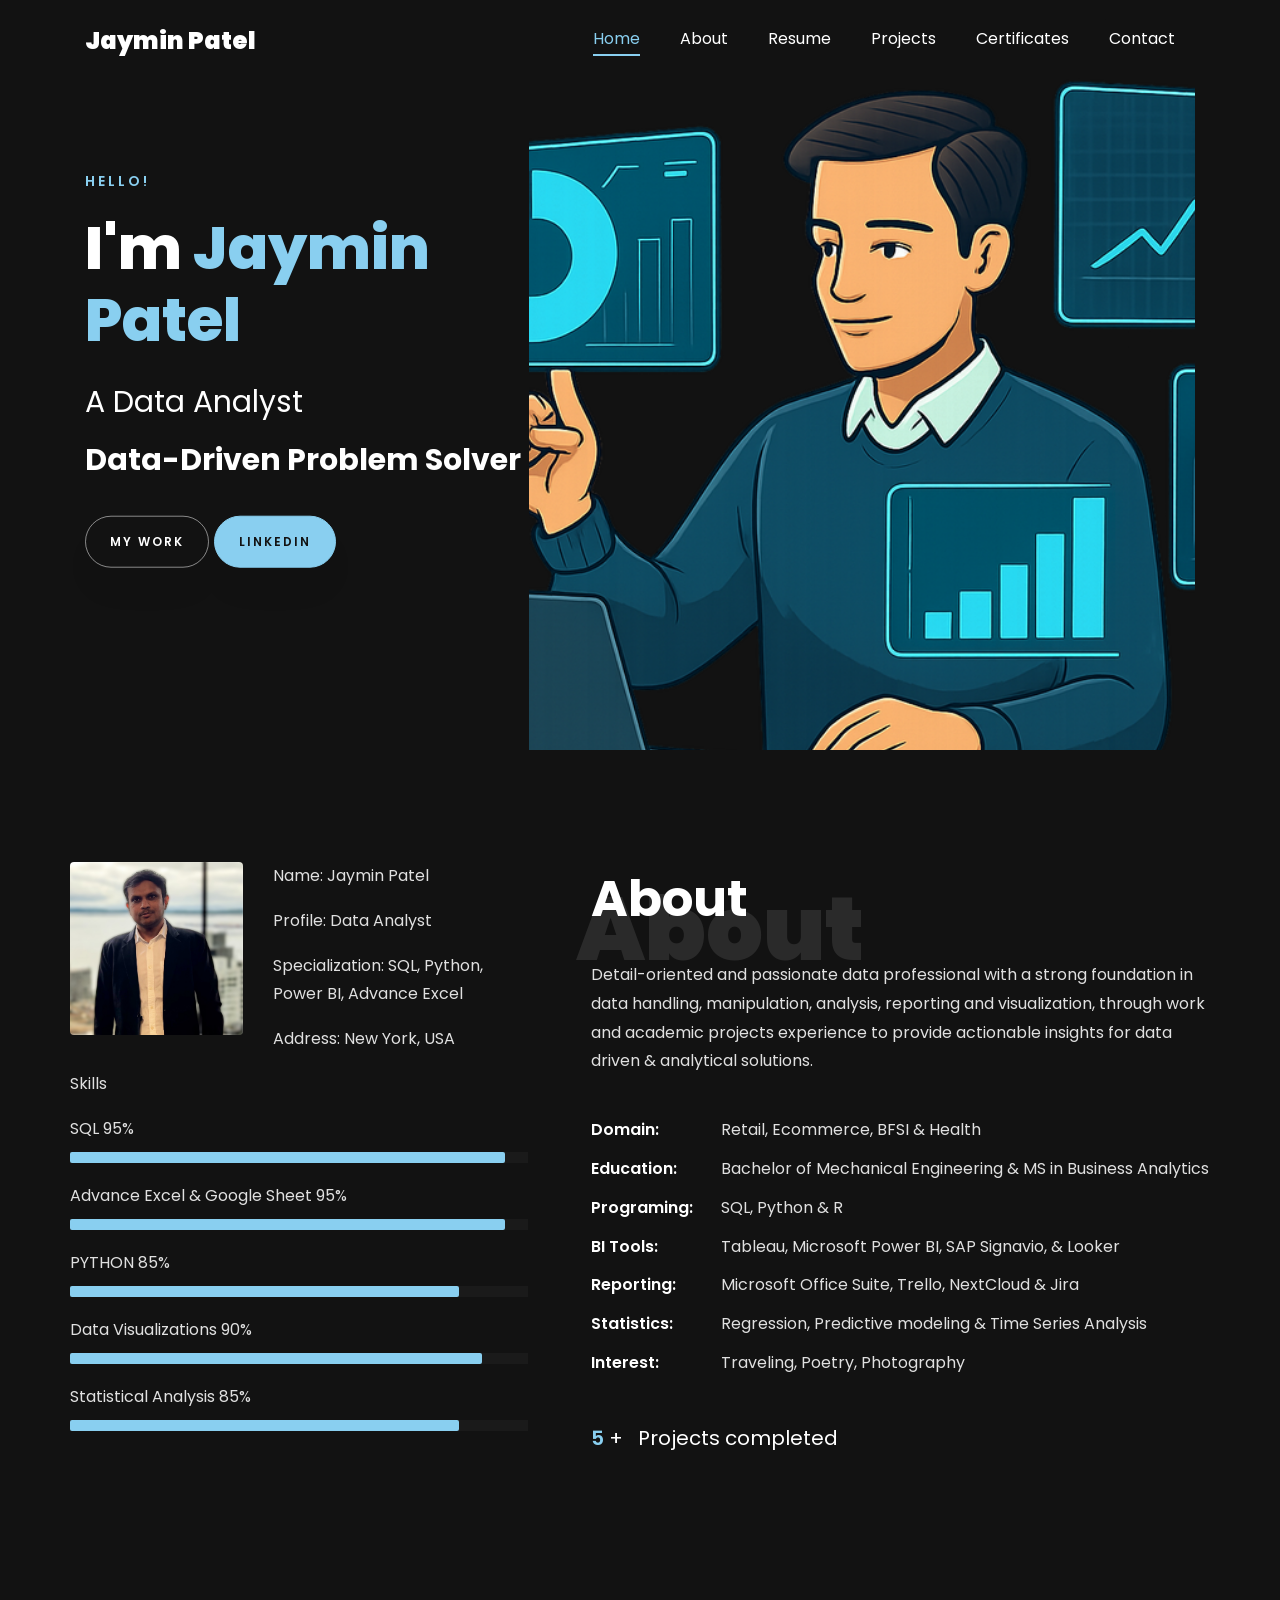
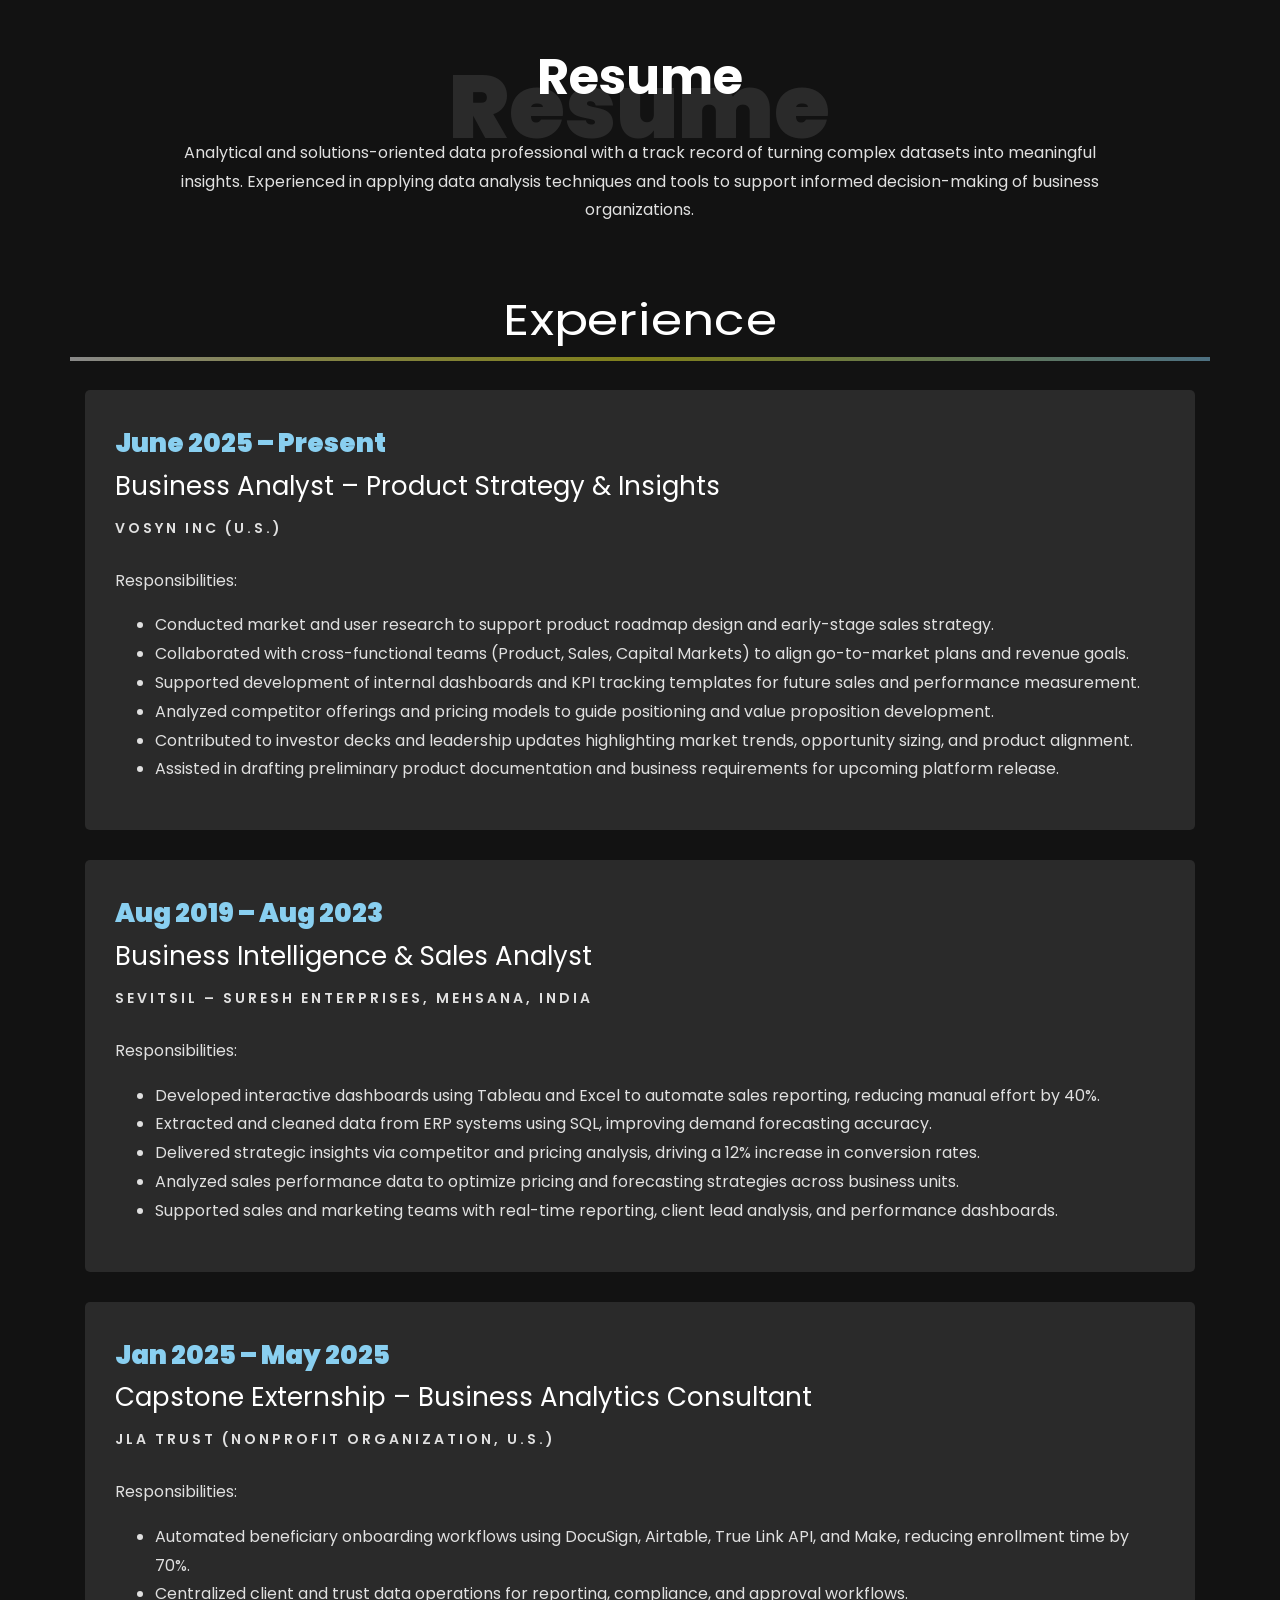
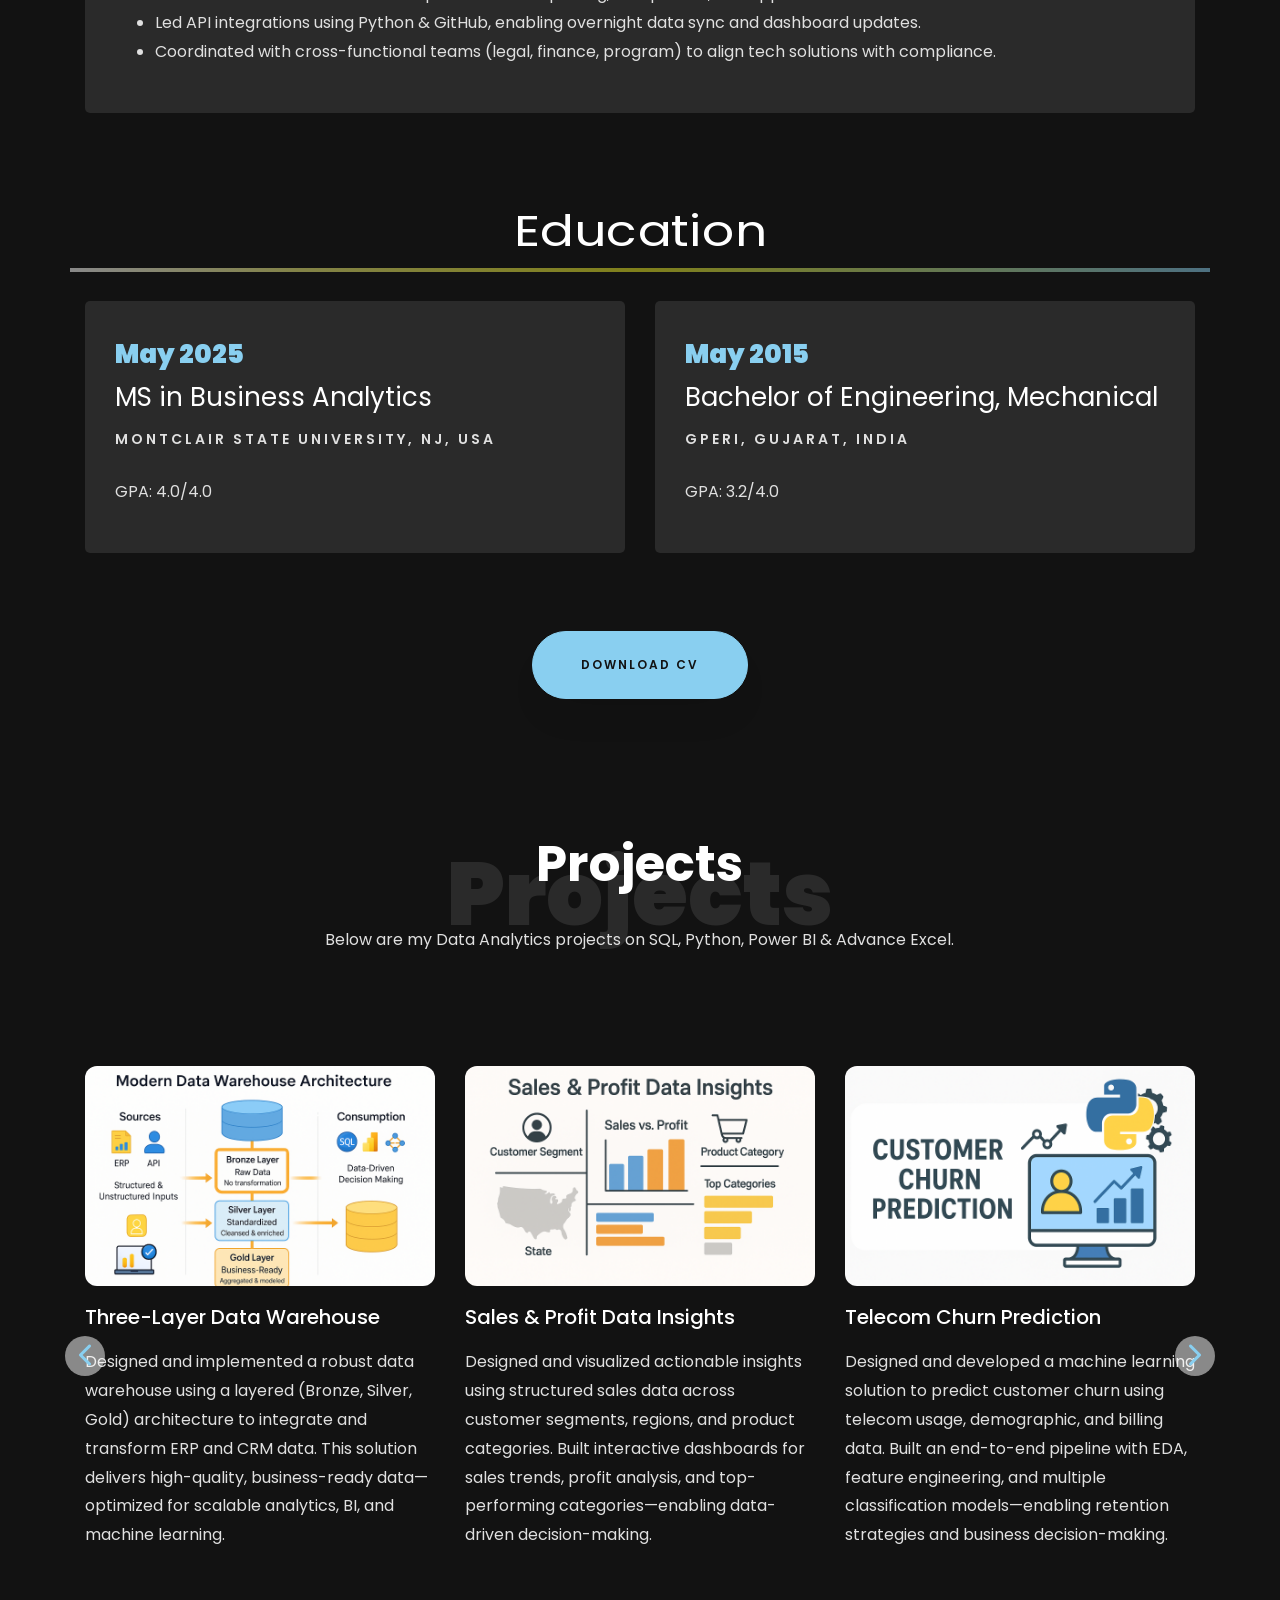
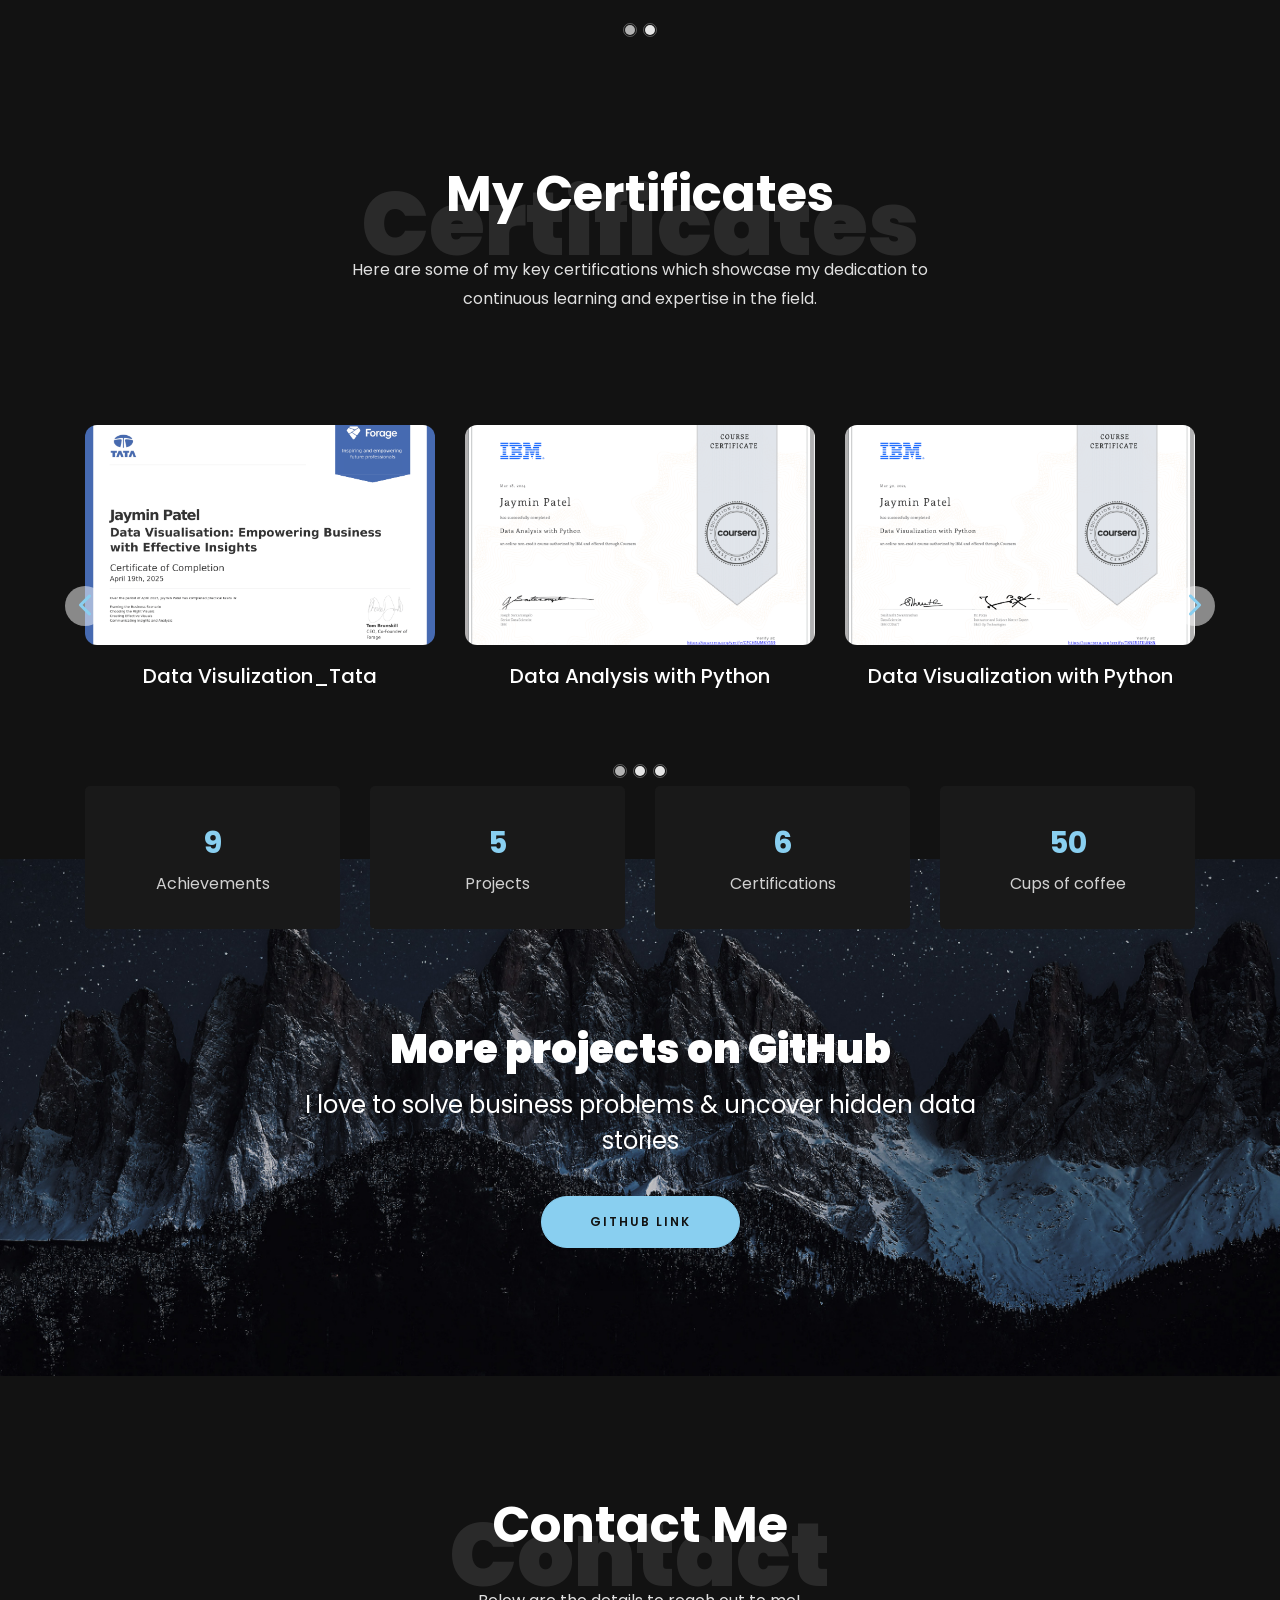
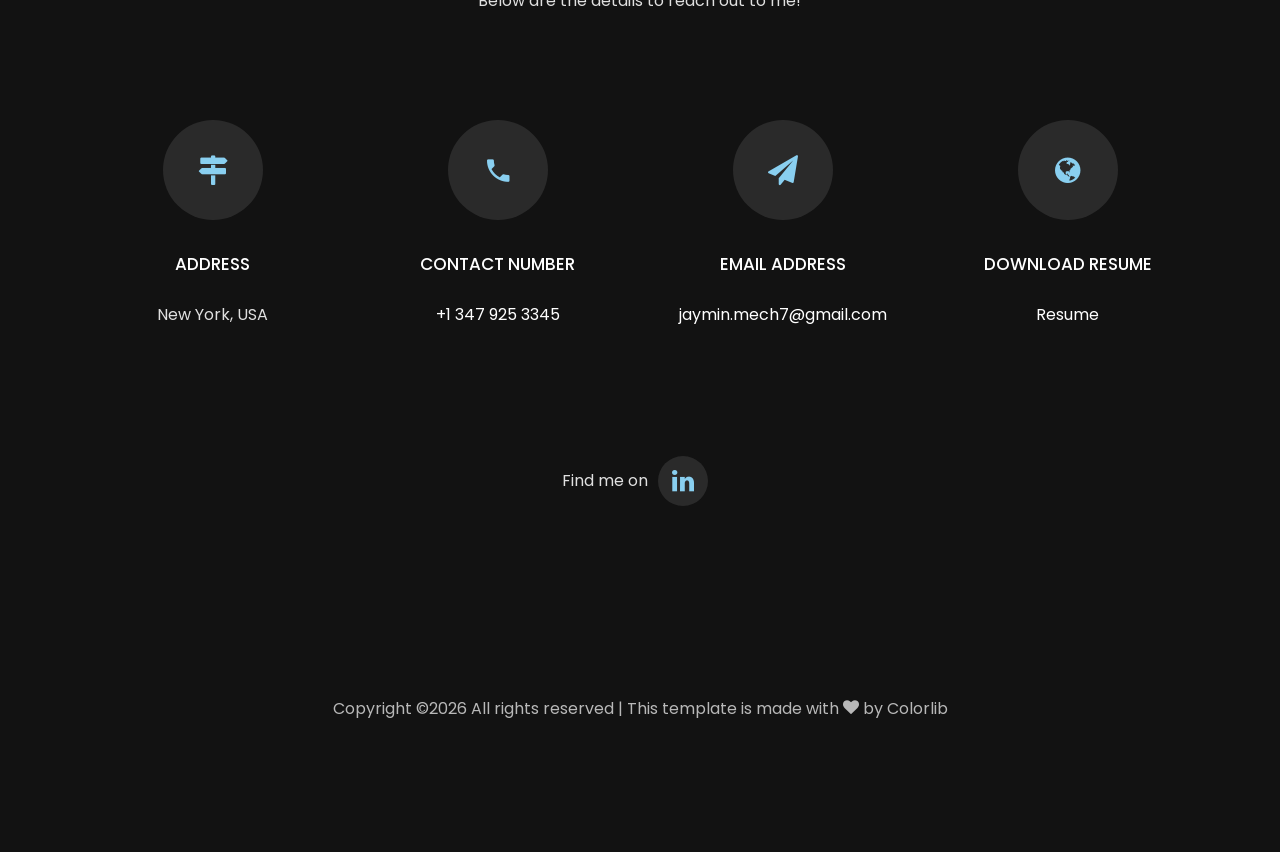
==== index.html @ 954f29a9 "Update index.html" ====
<!DOCTYPE html>
<html lang="en">
  <head>
    <title>Jaymin Portfolio</title>
    <meta charset="utf-8">
    <meta name="viewport" content="width=device-width, initial-scale=1, shrink-to-fit=no">
    
    <link href="https://fonts.googleapis.com/css?family=Poppins:100,200,300,400,500,600,700,800,900" rel="stylesheet">

    <link rel="stylesheet" href="css/open-iconic-bootstrap.min.css">
    <link rel="stylesheet" href="css/animate.css">
    
    <link rel="stylesheet" href="css/owl.carousel.min.css">
    <link rel="stylesheet" href="css/owl.theme.default.min.css">
    <link rel="stylesheet" href="css/magnific-popup.css">

    <link rel="stylesheet" href="css/aos.css">

    <link rel="stylesheet" href="css/ionicons.min.css">
    
    <link rel="stylesheet" href="css/flaticon.css">
    <link rel="stylesheet" href="css/icomoon.css">
    <link rel="stylesheet" href="css/style.css">



<style>

/*======================================
//--//-->   ABOUT
======================================*/

.about-mf .box-shadow-full {
  padding-top: 4rem;
  padding-bottom: 4rem;
}

.about-mf .about-img {
  margin-bottom: 2rem;
}

.about-mf .about-img img {
  margin-left: 10px;
}


.skill-mf .progress {
  /* background-color: #cde1f8; */
  margin: .5rem 0 1.2rem 0;
  border-radius: 0;
  height: .7rem;
}

.skill-mf .progress .progress-bar {
  height: .7rem;
  background-color: #89CFF0;
}


/* Animation styles */
#typing-animation {
  position: relative;
  font-size: 30px;
  font-weight: bold;
  color: rgb(255, 255, 255);
  overflow: hidden;
  white-space: nowrap;
  /* animation: typing 3s steps(20, end) infinite; */ /* Removed conflicting CSS animation */
}

#typing-animation:before {
  content: "";
  /* position: absolute; */ /* Commented out as per original */
  top: 0;
  left: 0;
  width: 0;
  height: 100%;
  background-color: #ccc;
  animation: typing-cursor 0.5s ease-in-out infinite;
}

/* @keyframes typing { */ /* Removed conflicting CSS animation */
/* from {
    width: 0;
  }
  to {
    width: 100%;
  }
} */

@keyframes typing-cursor {
  from {
    width: 5px;
  }
  to {
    width: 0;
  }
}


/* project image zoom effect */

.zoom-effect {
  overflow: hidden;
  transition: transform 0.3s ease-out;
}

.zoom-effect:hover {
  transform: scale(1.1);
}

.project-image { /* Also used for certificate images */
  width: 100%;
  height: 220px; /* Adjust if needed for certificates */
  object-fit: cover;
  border-radius: 12px;
  transition: transform 0.3s ease;
}

.project-image:hover {
  transform: scale(1.1);
}

/* Styling for Owl Carousel Nav Buttons */
.certificate-carousel .owl-nav,
.project-carousel .owl-nav { /* Apply to both carousels */
    position: absolute;
    top: 50%;
    width: 100%;
    transform: translateY(-50%);
    display: flex;
    justify-content: space-between;
    pointer-events: none; /* Allow clicks on items behind */
}

.certificate-carousel .owl-nav button.owl-prev,
.certificate-carousel .owl-nav button.owl-next,
.project-carousel .owl-nav button.owl-prev,
.project-carousel .owl-nav button.owl-next { /* Apply to both carousels */
    font-size: 2rem; /* Adjust size as needed */
    color: #89CFF0; /* Or your preferred color */
    background: rgba(255, 255, 255, 0.5); /* Optional: slight background for visibility */
    border-radius: 50%;
    width: 40px;
    height: 40px;
    line-height: 40px; /* Center icon vertically */
    text-align: center;
    pointer-events: all; /* Make buttons clickable */
    transition: background-color 0.3s ease, color 0.3s ease;
}
.certificate-carousel .owl-nav button.owl-prev,
.project-carousel .owl-nav button.owl-prev { /* Apply to both carousels */
    margin-left: -20px; /* Adjust to position outside or inside */
}
.certificate-carousel .owl-nav button.owl-next,
.project-carousel .owl-nav button.owl-next { /* Apply to both carousels */
    margin-right: -20px; /* Adjust to position outside or inside */
}

.certificate-carousel .owl-nav button.owl-prev:hover,
.certificate-carousel .owl-nav button.owl-next:hover,
.project-carousel .owl-nav button.owl-prev:hover,
.project-carousel .owl-nav button.owl-next:hover { /* Apply to both carousels */
    background-color: #89CFF0;
    color: #fff;
}

.certificate-carousel .owl-dots,
.project-carousel .owl-dots { /* Apply to both carousels */
    text-align: center;
    margin-top: 20px;
}

.certificate-carousel .owl-dots .owl-dot span,
.project-carousel .owl-dots .owl-dot span { /* Apply to both carousels */
    background: #ccc; /* Default dot color */
}

.certificate-carousel .owl-dots .owl-dot.active span,
.project-carousel .owl-dots .owl-dot.active span { /* Apply to both carousels */
    background: #89CFF0; /* Active dot color */
}

/* --- START: CSS for Even Spacing and Card Heights --- */

/* Removed the conflicting custom padding-top for certificate-section to allow standard ftco-section padding */
/* #certificate-section {
  padding-top: 0.2em; 
} */

/* Ensure project and certificate cards have even heights */
/* Apply flexbox to the 'item' directly as it's now the immediate flex child */
.project-carousel .item,
.certificate-carousel .item {
    display: flex; /* Make the item a flex container */
    flex-direction: column; /* Stack content vertically */
}

.project-carousel .item .blog-entry,
.certificate-carousel .item .blog-entry {
    display: flex; /* Make the blog-entry itself a flex container */
    flex-direction: column; /* Stack its content vertically */
    flex-grow: 1; /* Allow it to grow and fill the height of its parent column */
    height: 100%; /* Ensure it takes up the full height available in its column */
}

.project-carousel .item .blog-entry .text,
.certificate-carousel .item .blog-entry .text {
    flex-grow: 1; /* Allow the text content block to expand */
    display: flex;
    flex-direction: column;
    justify-content: flex-start; /* Align content to the top */
}

.project-carousel .item .blog-entry p,
.certificate-carousel .item .blog-entry p {
    /* Optional: If you want all paragraphs to take up equal space and possibly truncate */
    /* flex-grow: 1; */
    /* overflow: hidden; */
    /* text-overflow: ellipsis; */
    /* display: -webkit-box; */
    /* -webkit-line-clamp: 3; */ /* Limit to 3 lines, adjust as needed */
    /* -webkit-box-orient: vertical; */
}
/* --- END: CSS for Even Spacing and Card Heights --- */
  
</style>


  </head>
  <body data-spy="scroll" data-target=".site-navbar-target" data-offset="300">
    
    
    <nav class="navbar navbar-expand-lg navbar-dark ftco_navbar ftco-navbar-light site-navbar-target" id="ftco-navbar">
      <div class="container">
        <a class="navbar-brand" href="index.html">Jaymin Patel</a>
        <button class="navbar-toggler js-fh5co-nav-toggle fh5co-nav-toggle" type="button" data-toggle="collapse" data-target="#ftco-nav" aria-controls="ftco-nav" aria-expanded="false" aria-label="Toggle navigation">
          <span class="oi oi-menu"></span> Menu
        </button>

        <div class="collapse navbar-collapse" id="ftco-nav">
          <ul class="navbar-nav nav ml-auto">
            <li class="nav-item"><a href="#home-section" class="nav-link"><span>Home</span></a></li>
            <li class="nav-item"><a href="#about-section" class="nav-link"><span>About</span></a></li>
            <li class="nav-item"><a href="#resume-section" class="nav-link"><span>Resume</span></a></li>
            <li class="nav-item"><a href="#project-section" class="nav-link"><span>Projects</span></a></li>
            <li class="nav-item"><a href="#certificate-section" class="nav-link"><span>Certificates</span></a></li>
            <li class="nav-item"><a href="#contact-section" class="nav-link"><span>Contact</span></a></li>
          </ul>
        </div>
      </div>
    </nav>
    <section id="home-section" class="hero">
      <div class="home-slider  owl-carousel">
        <div class="slider-item ">
          <div class="overlay"></div>
          <div class="container">
            <div class="row d-md-flex no-gutters slider-text align-items-end justify-content-end" data-scrollax-parent="true">
              <div class="one-third js-fullheight order-md-last img" style="background-image:url(images/bg_1.png);">
                <div class="overlay"></div>
              </div>
              <div class="one-forth d-flex  align-items-center ftco-animate" data-scrollax=" properties: { translateY: '70%' }">
                <div class="text">
                  <span class="subheading">Hello!</span>
                  <h1 class="mb-4 mt-3">I'm <span>Jaymin Patel</span></h1>

                  <h2>A Data Analyst</h2>

                  <span id="typing-animation"></span>

                  <script>

                  // Initialize the typing animation
                  const typingAnimationElement = document.getElementById('typing-animation');

                  // Create an array of typing text
                  const typingTexts = [
                  'Data-Driven Problem Solver ',
                  'Analytics Explorer   ',
                  'Insight Miner    ',
                  ];

                  // Create a function to display the typing animation for a given text
                  function playTypingAnimation(text) {
                  // Loop through each character and add it to the element
                  for (let i = 0; i < text.length; i++) {
                    setTimeout(() => {
                    typingAnimationElement.textContent += text[i];
                    }, i * 100); // Adjusted typing speed (was 25)
                  }

                  // Once the animation is complete, reset the text and start over
                  setTimeout(() => {
                    typingAnimationElement.textContent = '';
                    playTypingAnimation(typingTexts[(typingTexts.indexOf(text) + 1) % typingTexts.length]);
                  }, text.length * 100 + 2000); // Adjusted pause duration (was text.length * 100)
                  }

                  // Start the typing animation loop
                  playTypingAnimation(typingTexts[0]);

                  </script>

                  <br>
                  <br>
                  <p><a href="https://github.com/jayminmech7" class="btn btn-white btn-outline-white py-3 px-4" target="_blank" rel="noopener noreferrer">My work</a> 
                  <a href="https://www.linkedin.com/in/jaymin7/" class="btn btn-primary py-3 px-4" target="_blank" rel="noopener noreferrer">LinkedIn</a></p>
                </div>
              </div>
            </div>
          </div>
        </div>
      </div>
    </section>



    <section class="ftco-about img ftco-section ftco-no-pb" id="about-section">
      <div class="container">
        <div class="row">
          <div class="row d-flex align-items-stretch">
          <div class="col-md-6 col-lg-5 d-flex">
              <div class="img-about img d-flex align-items-stretch">
                <div class="overlay">
                  <div class="row">
                    <div class="col-sm-6 col-md-5">
                      <div class="about-img">
                        <img src="images/about-me.png" class="img-fluid rounded b-shadow-a" alt="">
                      </div>
                    </div>
                    <div class="col-sm-6 col-md-7">
                      <div class="about-info">
                        <p><span class="title-s">Name: </span> <span>Jaymin Patel</span></p>
                        <p><span class="title-s">Profile: </span> <span>Data Analyst</span></p>
                        <p><span class="title-s">Specialization: </span> <span>SQL, Python, Power BI, Advance Excel</span></p>
                        <p><span class="title-s">Address: </span> <span>New York, USA</span></p>
                      </div>
                    </div>
                  </div>

                  <div class="skill-mf">
                    <p class="title-s">Skills</p>
                    <span>SQL</span> <span class="pull-right">95%</span>
                    <div class="progress">
                      <div class="progress-bar" role="progressbar" style="width: 95%;" aria-valuenow="95" aria-valuemin="0"
                        aria-valuemax="100"></div>
                    </div>
                    
                    <span>Advance Excel & Google Sheet</span> <span class="pull-right">95%</span>
                    <div class="progress">
                      <div class="progress-bar" role="progressbar" style="width: 95%" aria-valuenow="95" aria-valuemin="0"
                        aria-valuemax="100"></div>
                    </div>
                    
                    <span>PYTHON</span> <span class="pull-right">85%</span>
                    <div class="progress">
                      <div class="progress-bar" role="progressbar" style="width: 85%" aria-valuenow="85" aria-valuemin="0"
                        aria-valuemax="100"></div>
                    </div>
                    
                    <span>Data Visualizations</span> <span class="pull-right">90%</span>
                    <div class="progress">
                      <div class="progress-bar" role="progressbar" style="width: 90%" aria-valuenow="90" aria-valuemin="0"
                        aria-valuemax="100"></div>
                    </div>
                    
                    <span>Statistical Analysis</span> <span class="pull-right">85%</span>
                    <div class="progress">
                      <div class="progress-bar" role="progressbar" style="width: 85%" aria-valuenow="85" aria-valuemin="0"
                        aria-valuemax="100"></div>
                    </div>
                  </div>
                </div>
              </div>
            </div>
            
            <div class="col-md-6 col-lg-7 pl-lg-5 pb-5">
              <div class="row justify-content-start pb-3">
                <div class="col-md-12 heading-section ftco-animate">
                  
                  <h1 class="big">About</h1>
                  <h2 class="mb-4">About</h2>
                  
                  <p>Detail-oriented and passionate data professional with a strong foundation in data handling, manipulation, analysis, reporting and visualization,    
                    through work and academic projects experience to provide actionable insights for data driven & analytical solutions.</p>
                  <ul class="about-info mt-4 px-md-0 px-2">
                    <li class="d-flex"><span>Domain:</span> <span>Retail, Ecommerce, BFSI &amp; Health</span></li>
                    <li class="d-flex"><span>Education:</span> <span>Bachelor of Mechanical Engineering & MS in Business Analytics</span></li>
                    <li class="d-flex"><span>Programing:</span> <span>SQL, Python &amp; R</span></li>
                    <li class="d-flex"><span>BI Tools:</span> <span>Tableau, Microsoft Power BI, SAP Signavio, &amp; Looker</span></li>
                    <li class="d-flex"><span>Reporting:</span> <span>Microsoft Office Suite, Trello, NextCloud &amp; Jira</span></li>
                    <li class="d-flex"><span>Statistics:</span> <span>Regression, Predictive modeling &amp; Time Series Analysis</span></li>
                    <li class="d-flex"><span>Interest:</span> <span>Traveling, Poetry, Photography</span></li>
                    
                  </ul>
                </div>
              </div>


              <div class="counter-wrap ftco-animate d-flex mt-md-3">
                <div class="text">
                  <p class="mb-4">
                    <span class="number" data-number="12">0</span> <span>+</span>
                    <span>&nbsp; Projects completed</span>
                  </p>
                </div>
              </div>
            </div>
          </div>
        </div>
      </div>
    </section>



  
    <section class="ftco-section ftco-no-pb" id="resume-section">
      <div class="container">
        <div class="row justify-content-center pb-5">
          <div class="col-md-10 heading-section text-center ftco-animate">
            <h1 class="big big-2">Resume</h1>
            <h2 class="mb-4">Resume</h2>
            <p>Analytical and solutions-oriented data professional with a track record of turning complex datasets into meaningful insights. Experienced in applying data analysis techniques and tools to support informed decision-making of business organizations.</p>
          </div>
        </div>

    <div class="row">
      <h1 class="big-4">Experience</h1>
      <div class="underline"></div>
    </div>
    <br>

    <div class="row">
      
      <div class="col-md-12">
        <div class="resume-wrap ftco-animate">
          <span class="date">June 2025 – Present</span>
          <h2>Business Analyst – Product Strategy & Insights</h2>
          <span class="position">Vosyn Inc (U.S.)</span>
          <p class="mt-4">Responsibilities:
            <ul>
              <li>Conducted market and user research to support product roadmap design and early-stage sales strategy.</li>
              <li>Collaborated with cross-functional teams (Product, Sales, Capital Markets) to align go-to-market plans and revenue goals.</li>
              <li>Supported development of internal dashboards and KPI tracking templates for future sales and performance measurement.</li>
              <li>Analyzed competitor offerings and pricing models to guide positioning and value proposition development.</li>
              <li>Contributed to investor decks and leadership updates highlighting market trends, opportunity sizing, and product alignment.</li>
              <li>Assisted in drafting preliminary product documentation and business requirements for upcoming platform release.</li>
            </ul>
          </p>
        </div>
      </div>
      
  

      <div class="col-md-12">
        <div class="resume-wrap ftco-animate">
          <span class="date">Aug 2019 – Aug 2023</span>
          <h2>Business Intelligence & Sales Analyst</h2>
          <span class="position">SEVITSIL – Suresh Enterprises, Mehsana, India</span>
          <p class="mt-4">Responsibilities:
            <ul>
              <li>Developed interactive dashboards using Tableau and Excel to automate sales reporting, reducing manual effort by 40%.</li>
              <li>Extracted and cleaned data from ERP systems using SQL, improving demand forecasting accuracy.</li>
              <li>Delivered strategic insights via competitor and pricing analysis, driving a 12% increase in conversion rates.</li>
              <li>Analyzed sales performance data to optimize pricing and forecasting strategies across business units.</li>
              <li>Supported sales and marketing teams with real-time reporting, client lead analysis, and performance dashboards.</li>
            </ul>
          </p>
        </div>
      </div>

      <div class="col-md-12">
        <div class="resume-wrap ftco-animate">
          <span class="date">Jan 2025 – May 2025</span>
          <h2>Capstone Externship – Business Analytics Consultant</h2>
          <span class="position">JLA Trust (Nonprofit Organization, U.S.)</span>
          <p class="mt-4">Responsibilities:
            <ul>
              <li>Automated beneficiary onboarding workflows using DocuSign, Airtable, True Link API, and Make, reducing enrollment time by 70%.</li>
              <li>Centralized client and trust data operations for reporting, compliance, and approval workflows.</li>
              <li>Led API integrations using Python & GitHub, enabling overnight data sync and dashboard updates.</li>
              <li>Coordinated with cross-functional teams (legal, finance, program) to align tech solutions with compliance.</li>
            </ul>
          </p>
        </div>
      </div>
    </div>

    <br><br>

    <div class="row">
      <h1 class="big-4">Education</h1>
      <div class="underline"></div>
    </div>
    <br>

    <div class="row">
      <div class="col-md-6">
        <div class="resume-wrap ftco-animate">
          <span class="date">May 2025</span>
          <h2>MS in Business Analytics</h2>
          <span class="position">Montclair State University, NJ, USA</span>
          <p class="mt-4">GPA: 4.0/4.0</p>
        </div>
      </div>

      <div class="col-md-6">
        <div class="resume-wrap ftco-animate">
          <span class="date">May 2015</span>
          <h2>Bachelor of Engineering, Mechanical</h2>
          <span class="position">GPERI, Gujarat, INDIA</span>
          <p class="mt-4">GPA: 3.2/4.0</p>
        </div>
      </div>
    </div>

        <div class="row justify-content-center mt-5">
          <div class="col-md-6 text-center ftco-animate">
            <p><a href="https://drive.google.com/file/d/1O9yBFuui176789vn7SbpFpiRYwCkt2QC/view?usp=sharing" class="btn btn-primary py-4 px-5" target="_blank" rel="noopener noreferrer">Download CV</a></p>
          </div>
        </div>
      </div>
    </section>

    

    <section class="ftco-section ftco-no-pb" id="project-section"> 
      <div class="container">
        <div class="row justify-content-center mb-5 pb-5">
          <div class="col-md-7 heading-section text-center ftco-animate">
            <h1 class="big big-2">Projects</h1>
            <h2 class="mb-4">Projects</h2>
            <p>Below are my Data Analytics projects on SQL, Python, Power BI & Advance Excel.</p>
          </div>
        </div>
        <div class="row"> 
          <div class="col-md-12"> 
            <div class="owl-carousel project-carousel ftco-animate"> 
            
              <div class="item">
                <div class="blog-entry justify-content-end">
                  <a href="https://github.com/jayminmech7/sql-data-warehouse-project" target="_blank" rel="noopener noreferrer">
                    <img src="images/proj_1.png" alt="Three-Layer Data Warehouse" class="project-image">
                  </a>
                  <div class="text mt-3 float-right d-block">
                    <h3 class="heading">
                      <a href="https://github.com/jayminmech7/sql-data-warehouse-project" target="_blank" rel="noopener noreferrer">Three-Layer Data Warehouse</a>
                    </h3>
                    <p>
                      Designed and implemented a robust data warehouse using a layered (Bronze, Silver, Gold) architecture to integrate and transform ERP and CRM data.
                      This solution delivers high-quality, business-ready data—optimized for scalable analytics, BI, and machine learning.
                    </p>
                  </div>
                </div>
              </div>

    
              <div class="item">
                <div class="blog-entry justify-content-end">
                  <a href="https://github.com/jayminmech7/excel-sales-dashboard" target="_blank" rel="noopener noreferrer">
                    <img src="images/proj_2.png" alt="Sales & Profit Data Insights" class="project-image">
                  </a>
                  <div class="text mt-3 float-right d-block">
                    <h3 class="heading">
                      <a href="https://github.com/jayminmech7/excel-sales-dashboard" target="_blank" rel="noopener noreferrer">Sales & Profit Data Insights</a>
                    </h3>
                    <p>
                      Designed and visualized actionable insights using structured sales data across customer segments, regions, and product categories. Built interactive dashboards for sales trends, profit analysis, and top-performing categories—enabling data-driven decision-making.
                    </p>
                  </div>
                </div>
              </div>

             
              <div class="item">
                <div class="blog-entry justify-content-end">
                  <a href="https://github.com/jayminmech7/Customer_Churn_Prediction-Telecom_Sector" target="_blank" rel="noopener noreferrer">
                    <img src="images/proj_3.png" alt="Telecom Churn Prediction" class="project-image">
                  </a>
                  <div class="text mt-3 float-right d-block">
                    <h3 class="heading">
                      <a href="https://github.com/jayminmech7/Customer_Churn_Prediction-Telecom_Sector" target="_blank" rel="noopener noreferrer">Telecom Churn Prediction</a>
                    </h3>
                    <p>
                      Designed and developed a machine learning solution to predict customer churn using telecom usage, demographic, and billing data. Built an end-to-end pipeline with EDA, feature engineering, and multiple classification models—enabling retention strategies and business decision-making.
                    </p>
                  </div>
                </div>
              </div>

              <div class="item">
                <div class="blog-entry justify-content-end">
                  <a href="https://github.com/jayminmech7/personal-loan-ann" target="_blank" rel="noopener noreferrer">
                    <img src="images/proj_4.png" alt="Personal Loan Prediction ANN" class="project-image">
                  </a>
                  <div class="text mt-3 float-right d-block">
                    <h3 class="heading">
                      <a href="https://github.com/jayminmech7/personal-loan-ann" target="_blank" rel="noopener noreferrer">Personal Loan Prediction (ANN)</a> 
                    </h3>
                    <p>
                      Developed an ANN model to predict personal loan acceptance using demographic and financial data. Achieved 91% accuracy and 0.90 F1 score, providing financial institutions with data-driven insights for automated loan targeting and improved campaign success.
                    </p>
                  </div>
                </div>
              </div>

    

            </div> 
          </div>
        </div> 
    </section>

    <!-- CERTIFICATE SECTION START -->
    <section class="ftco-section ftco-no-pb" id="certificate-section"> 
      <div class="container">
        <div class="row justify-content-center mb-5 pb-5">
          <div class="col-md-7 heading-section text-center ftco-animate">
            <h1 class="big big-2">Certificates</h1>
            <h2 class="mb-4">My Certificates</h2>
            <p>Here are some of my key certifications which showcase my dedication to continuous learning and expertise in the field.</p>
          </div>
        </div>
        <div class="row">
          <div class="col-md-12">
            <div class="owl-carousel certificate-carousel ftco-animate">
              <!-- !!! REPLACE with your actual certificate details and images !!! -->
              <!-- Certificate 1 -->
              <div class="item">
                <div class="blog-entry justify-content-end">
                  <a href="images/certificates/certificate_1_large.png" class="image-popup" title="View Certificate 1">
                    <img src="images/certificates/certificate_1.png" alt="Data Visulization_TATA" class="project-image img-fluid">
                  </a>
                  <div class="text mt-3 text-center">
                    <h3 class="heading">Data Visulization_Tata</h3>
                  </div>
                </div>
              </div>
              <!-- Certificate 2 -->
              <div class="item">
                <div class="blog-entry justify-content-end">
                  <a href="images/certificates/certificate_2_large.png" class="image-popup" title="Data Analysis with Python">
                    <img src="images/certificates/certificate_2.png" alt="Data Analysis with Python" class="project-image img-fluid">
                  </a>
                  <div class="text mt-3 text-center">
                    <h3 class="heading">Data Analysis with Python</h3>
                  </div>
                </div>
              </div>
              <!-- Certificate 3 -->
              <div class="item">
                <div class="blog-entry justify-content-end">
                  <a href="images/certificates/certificate_3_large.png" class="image-popup" title="Data Visualization with Python">
                    <img src="images/certificates/certificate_3.png" alt="Data Visualization with Python" class="project-image img-fluid">
                  </a>
                  <div class="text mt-3 text-center">
                    <h3 class="heading">Data Visualization with Python</h3>
                  </div>
                </div>
              </div>
               <!-- Certificate 8 McKinsey -->
              <div class="item">
                <div class="blog-entry justify-content-end">
                  <a href="images/certificates/certificate_8_large.png" class="image-popup" title="McKinsey.org Forward Program">
                    <img src="images/certificates/certificate_8.png" alt="McKinsey.org Forward Program" class="project-image img-fluid">
                  </a>
                  <div class="text mt-3 text-center">
                    <h3 class="heading">McKinsey.org Forward Program</h3>
                  </div>
                </div>
              </div>
              <!-- Certificate 4 -->
              <div class="item">
                <div class="blog-entry justify-content-end">
                  <a href="images/certificates/certificate_4_large.png" class="image-popup" title="Excel Basics for Data Analysis">
                    <img src="images/certificates/certificate_4.png" alt="Excel Basics for Data Analysis" class="project-image img-fluid">
                  </a>
                  <div class="text mt-3 text-center">
                    <h3 class="heading">Excel Basics for Data Analysis</h3>
                  </div>
                </div>
              </div>
              <!-- Certificate 5 -->
              <div class="item">
                <div class="blog-entry justify-content-end">
                  <a href="images/certificates/certificate_5_large.png" class="image-popup" title="Process Mining Fundamentals">
                    <img src="images/certificates/certificate_5.png" alt="Process Mining Fundamentals" class="project-image img-fluid">
                  </a>
                  <div class="text mt-3 text-center">
                    <h3 class="heading">Process Mining Fundamentals</h3>
                  </div>
                </div>
              </div>
              <!-- Certificate 6 -->
              <div class="item">
                <div class="blog-entry justify-content-end">
                   <a href="images/certificates/certificate_6_large.png" class="image-popup" title="Introduction to Data Analytics">
                    <img src="images/certificates/certificate_6.png" alt="Introduction to Data Analytics" class="project-image img-fluid">
                  </a>
                  <div class="text mt-3 text-center">
                    <h3 class="heading">Introduction to Data Analytics</h3>
                  </div>
                </div>
              </div>
              <!-- Certificate 7 -->
              <div class="item">
                <div class="blog-entry justify-content-end">
                  <a href="images/certificates/certificate_7_large.png" class="image-popup" title="Basic Statistics">
                    <img src="images/certificates/certificate_7.png" alt="Basic Statistics" class="project-image img-fluid">
                  </a>
                  <div class="text mt-3 text-center">
                    <h3 class="heading">Basic Statistics</h3>
                  </div>
                </div>
              </div>
              
            </div>
          </div>
        </div>
      </div>
    </section>
    <!-- CERTIFICATE SECTION END -->

    <section class="ftco-section ftco-no-pt ftco-no-pb ftco-counter img" id="section-counter">
      <div class="container">
    <div class="row d-md-flex align-items-center">
          <div class="col-md d-flex justify-content-center counter-wrap ftco-animate">
            <div class="block-18">
              <div class="text">
                <strong class="number" data-number="20">0</strong>
                <span>Achievements</span>
              </div>
            </div>
          </div>
          <div class="col-md d-flex justify-content-center counter-wrap ftco-animate">
            <div class="block-18">
              <div class="text">
                <strong class="number" data-number="12">0</strong>
                <span>Projects</span>
              </div>
            </div>
          </div>
          <div class="col-md d-flex justify-content-center counter-wrap ftco-animate">
            <div class="block-18">
              <div class="text">
                <strong class="number" data-number="15">0</strong> <span>Certifications</span>
              </div>
            </div>
          </div>
          <div class="col-md d-flex justify-content-center counter-wrap ftco-animate">
            <div class="block-18">
              <div class="text">
                <strong class="number" data-number="110">0</strong>
                <span>Cups of coffee</span>
              </div>
            </div>
          </div>
        </div>
      </div>
    
    <div class="ftco-section ftco-hireme img margin-top" style="background-image: url(images/bg_1.jpg)">
      <div class="row justify-content-center">
          <div class="col-md-7 ftco-animate text-center">
            <h2>More projects on GitHub</span> </h2>
            <div class="heading"> <h4> I love to solve business problems &amp; uncover hidden data stories </h4>
            <br>
            <p><a href="https://github.com/jayminmech7" class="btn btn-primary py-3 px-5" target="_blank" rel="noopener noreferrer">GitHub Link</a></p>
            </div>
          </div>
        </div>
      </div>
    </section>



    <section class="ftco-section contact-section ftco-no-pb" id="contact-section">
      <div class="container">
        <div class="row justify-content-center mb-5 pb-3">
          <div class="col-md-7 heading-section text-center ftco-animate">
            <h1 class="big big-2">Contact</h1>
            <h2 class="mb-4">Contact Me</h2>
            <p>Below are the details to reach out to me!</p>
          </div>
        </div>

        <div class="row d-flex contact-info mb-5">
          <div class="col-md-6 col-lg-3 d-flex ftco-animate">
            <div class="align-self-stretch box p-4 text-center">
              <div class="icon d-flex align-items-center justify-content-center">
                <span class="icon-map-signs"></span>
              </div>
              <h3 class="mb-4">Address</h3>
              <p>New York, USA</p>
            </div>
          </div>
          <div class="col-md-6 col-lg-3 d-flex ftco-animate">
            <div class="align-self-stretch box p-4 text-center">
              <div class="icon d-flex align-items-center justify-content-center">
                <span class="icon-phone2"></span>
              </div>
              <h3 class="mb-4">Contact Number</h3>
              <p><a href="tel://+13479253345">+1 347 925 3345</a></p>
            </div>
          </div>
          <div class="col-md-6 col-lg-3 d-flex ftco-animate">
            <div class="align-self-stretch box p-4 text-center">
              <div class="icon d-flex align-items-center justify-content-center">
                <span class="icon-paper-plane"></span>
              </div>
              <h3 class="mb-4">Email Address</h3>
              <p><a href="mailto:jaymin.mech7@gmail.com">jaymin.mech7@gmail.com</a></p>
            </div>
          </div>
          <div class="col-md-6 col-lg-3 d-flex ftco-animate">
            <div class="align-self-stretch box p-4 text-center">
              <div class="icon d-flex align-items-center justify-content-center">
                <span class="icon-globe"></span>
              </div>
              <h3 class="mb-4">Download Resume</h3>
              <p><a href="https://drive.google.com/file/d/1O9yBFuui176789vn7SbpFpiRYwCkt2QC/view?usp=sharing" target="_blank" rel="noopener noreferrer">Resume</a></p>
            </div>
          </div>

        <div class="container">
          <br>
          <br>
          <br>
          <ul class="ftco-footer-social list-unstyled d-flex justify-content-center align-items-center mb-0">
            <li class="ftco-animate normal-txt">Find me on  </li>
            <li class="ftco-animate"><a href="https://www.linkedin.com/in/jaymin7/" target="_blank" rel="noopener noreferrer"><span class="icon-linkedin"></span></a></li>  
          </ul>
          <br>
        </div>
    </div>
  </section>


  
    <footer class="ftco-footer ftco-section">
    <div class="container">
      <div class="row">
      <div class="col-md-12 text-center">
  
        <p>Copyright &copy;<script>document.write(new Date().getFullYear());</script> All rights reserved | This template is made with <i class="icon-heart color-danger" aria-hidden="true"></i> by <a href="https://colorlib.com" target="_blank" rel="noopener noreferrer">Colorlib</a>
</p>
      </div>
    </div>
    </footer>


  <div id="ftco-loader" class="show fullscreen"><svg class="circular" width="48px" height="48px"><circle class="path-bg" cx="24" cy="24" r="22" fill="none" stroke-width="4" stroke="#eeeeee"/><circle class="path" cx="24" cy="24" r="22" fill="none" stroke-width="4" stroke-miterlimit="10" stroke="#F96D00"/></svg></div>


  <script src="js/jquery.min.js"></script>
  <script src="js/jquery-migrate-3.0.1.min.js"></script>
  <script src="js/popper.min.js"></script>
  <script src="js/bootstrap.min.js"></script>
  <script src="js/jquery.easing.1.3.js"></script>
  <script src="js/jquery.waypoints.min.js"></script>
  <script src="js/jquery.stellar.min.js"></script>
  <script src="js/owl.carousel.min.js"></script>
  <script src="js/jquery.magnific-popup.min.js"></script>
  <script src="js/aos.js"></script>
  <script src="js/jquery.animateNumber.min.js"></script>
  <script src="js/scrollax.min.js"></script>
  
  <script src="js/main.js"></script>

  <script>
    $(document).ready(function(){
      // Certificate Carousel initialization
      if ($('.certificate-carousel').length > 0) {
        $('.certificate-carousel').owlCarousel({
          loop:true,
          margin:30,
          nav:true,
          dots: true,
          autoplay: true,
          autoplayTimeout: 5000,
          autoplayHoverPause: true,
          responsive:{
            0:{ items:1 },
            768:{ items:2 },
            992:{ items:3 }
          },
          navText: ["<span class='ion-ios-arrow-back'></span>", "<span class='ion-ios-arrow-forward'></span>"]
        });
      }
  
      // Initialize Magnific Popup for certificate images within the carousel
      if ($('.certificate-carousel .image-popup').length > 0) {
        $('.certificate-carousel').magnificPopup({
            delegate: 'a.image-popup',
            type: 'image',
            gallery:{ enabled:true },
            mainClass: 'mfp-with-zoom mfp-img-mobile', 
            zoom: { enabled: true, duration: 300, easing: 'ease-in-out', opener: function(openerElement) { return openerElement.is('img') ? openerElement : openerElement.find('img'); } }
        });
      }

      // Project Carousel initialization
      if ($('.project-carousel').length > 0) {
        $('.project-carousel').owlCarousel({
          loop:true, // Loop through projects
          margin:30, // Space between items
          nav:true, // Show next/prev buttons
          dots: true, // Show dots navigation
          autoplay: false, // You might want to keep projects static unless they actively scroll
          autoplayTimeout: 5000, 
          autoplayHoverPause: true,
          responsive:{
            0:{
              items:1 // Show 1 item on small screens
            },
            768:{ // For tablets
              items:2 // Show 2 items
            },
            992:{ // For desktops
              items:3 // Show 3 items at a time
            }
          },
          navText: ["<span class='ion-ios-arrow-back'></span>", "<span class='ion-ios-arrow-forward'></span>"] // Use the same nav icons
        });
      }
    });
  </script>
    
  </body>
</html>
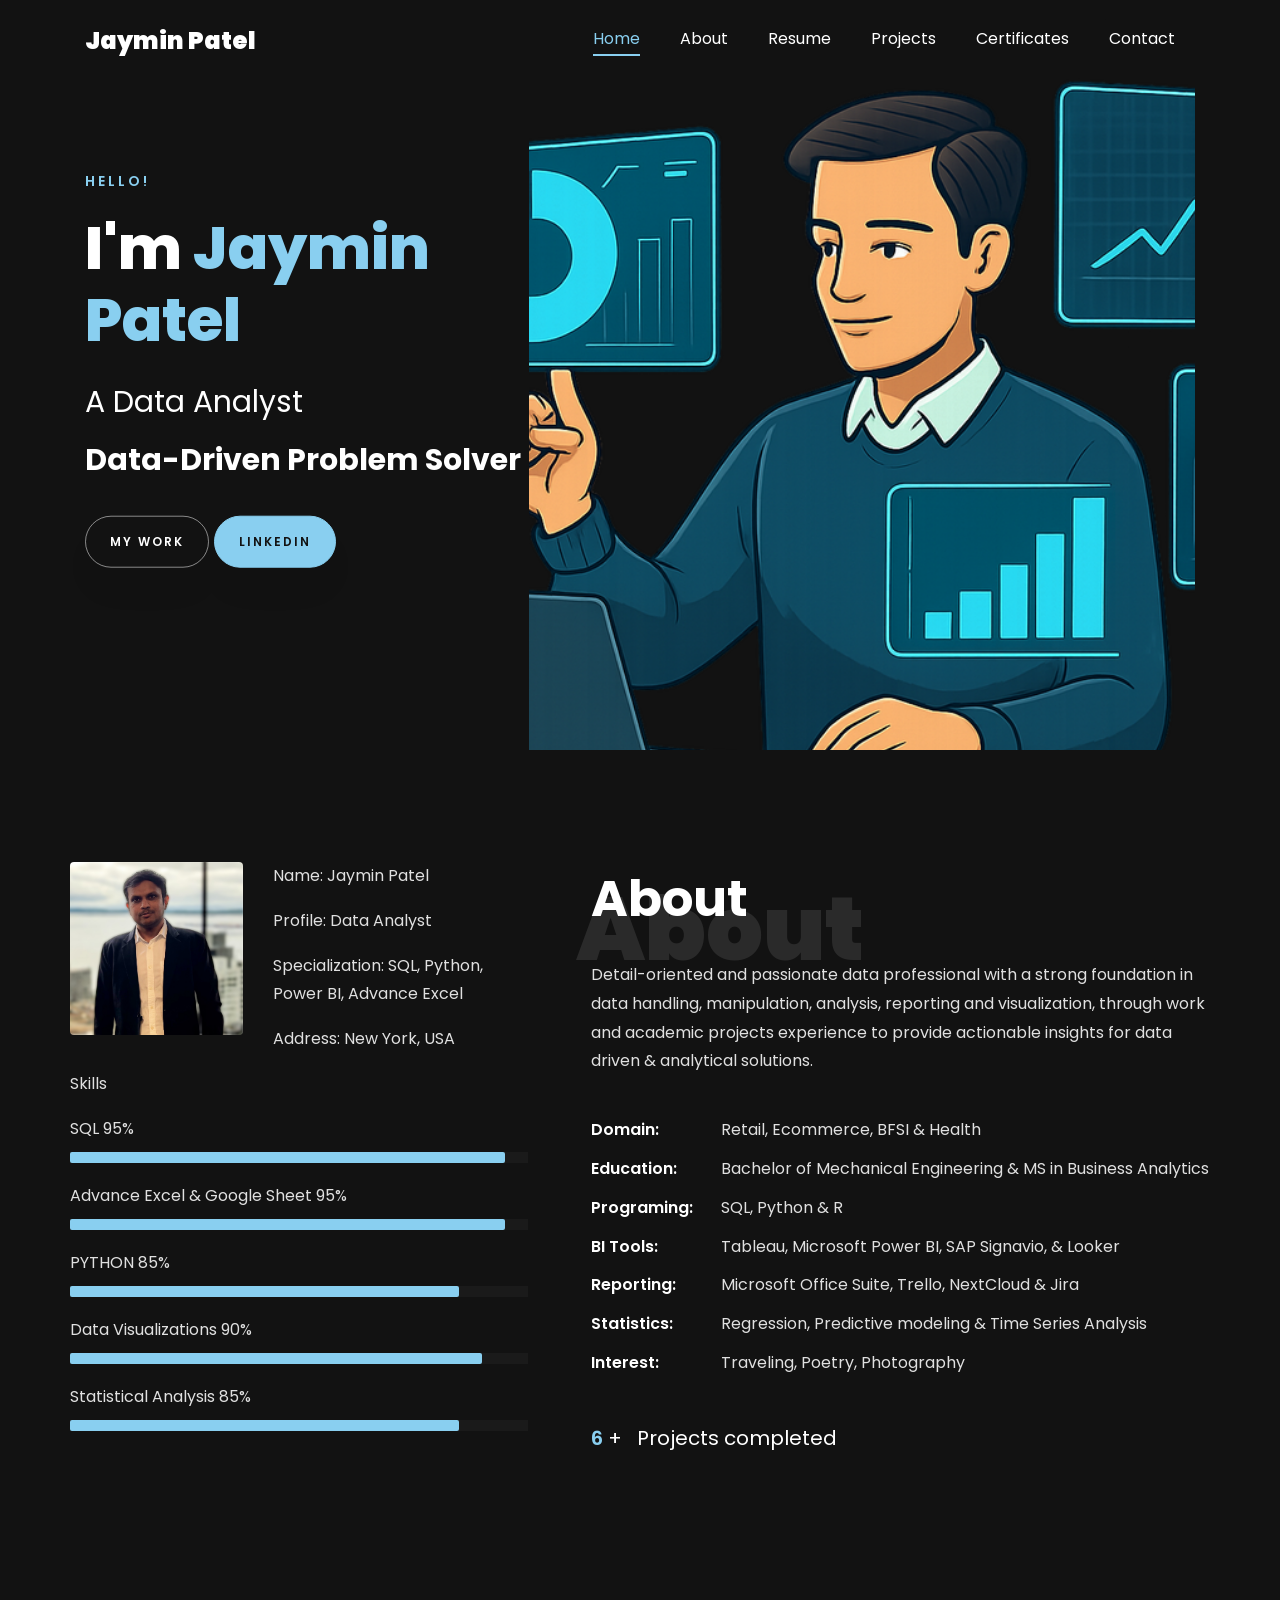
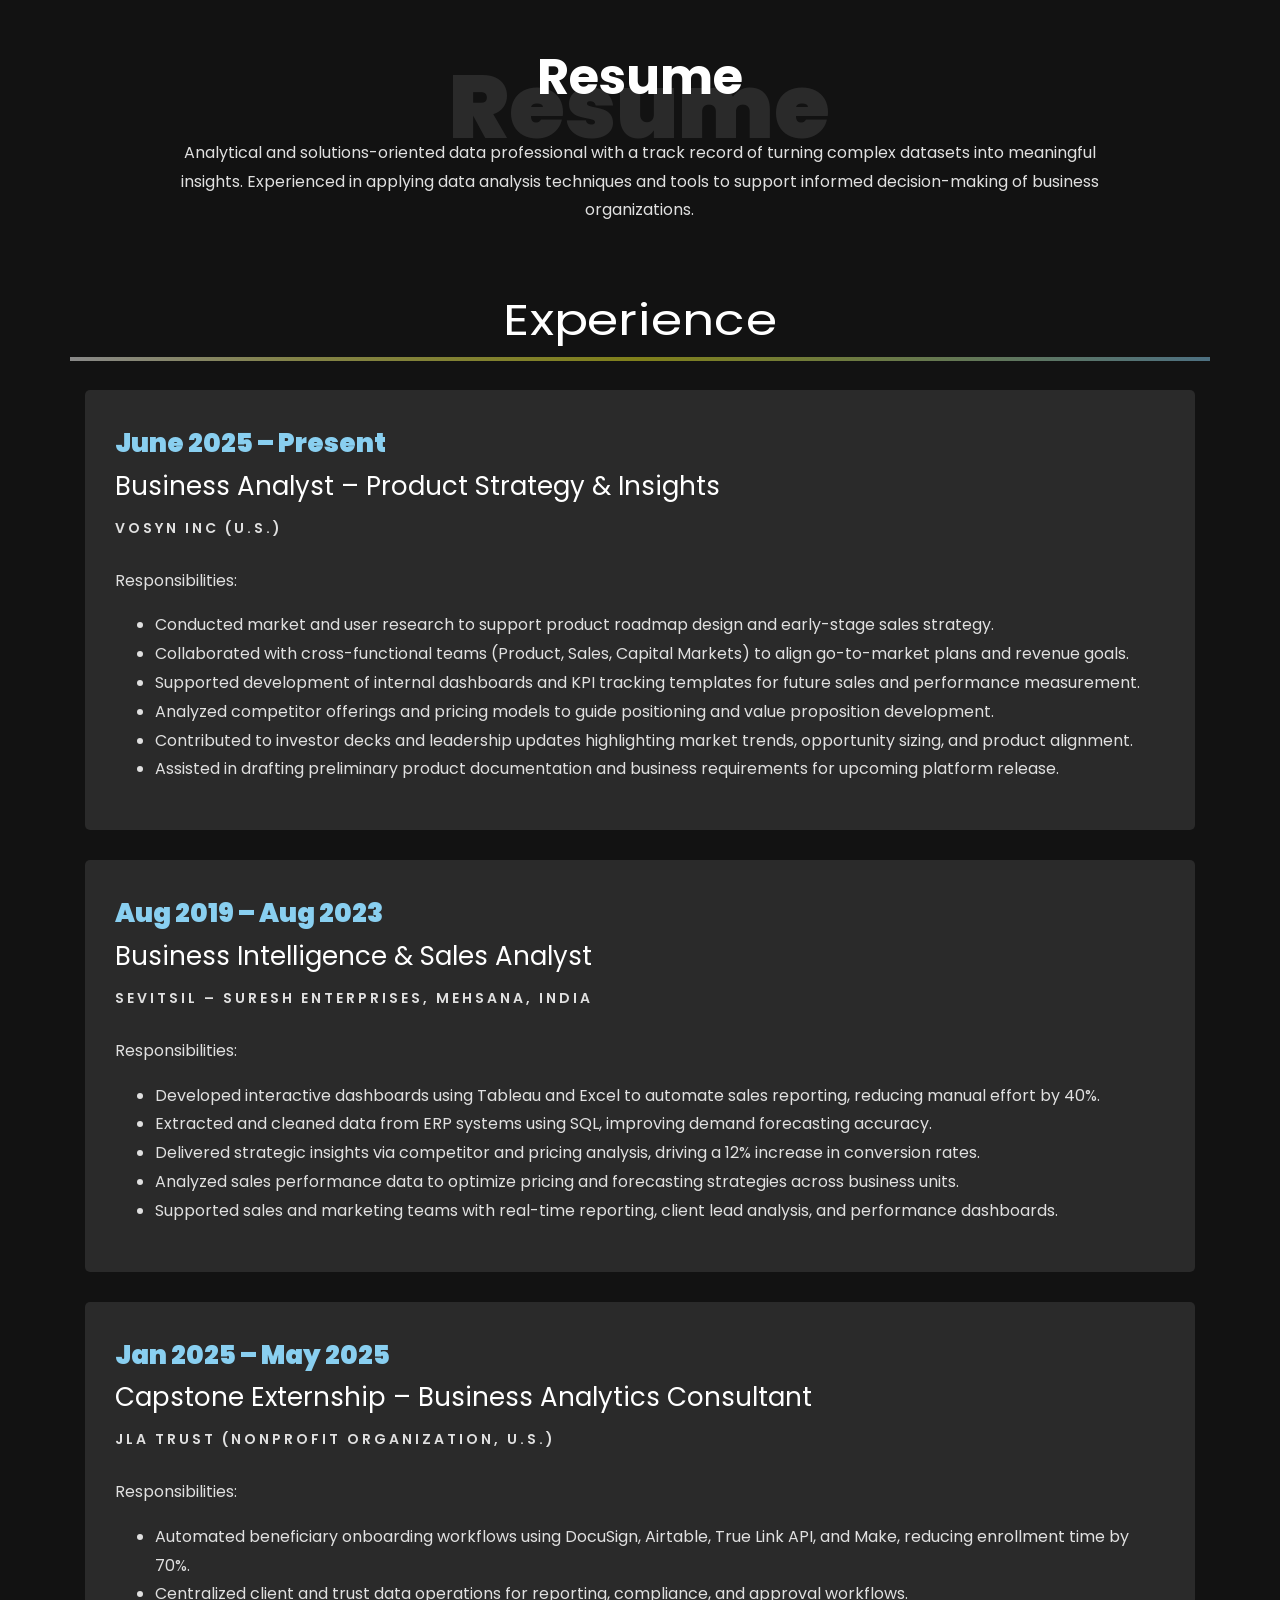
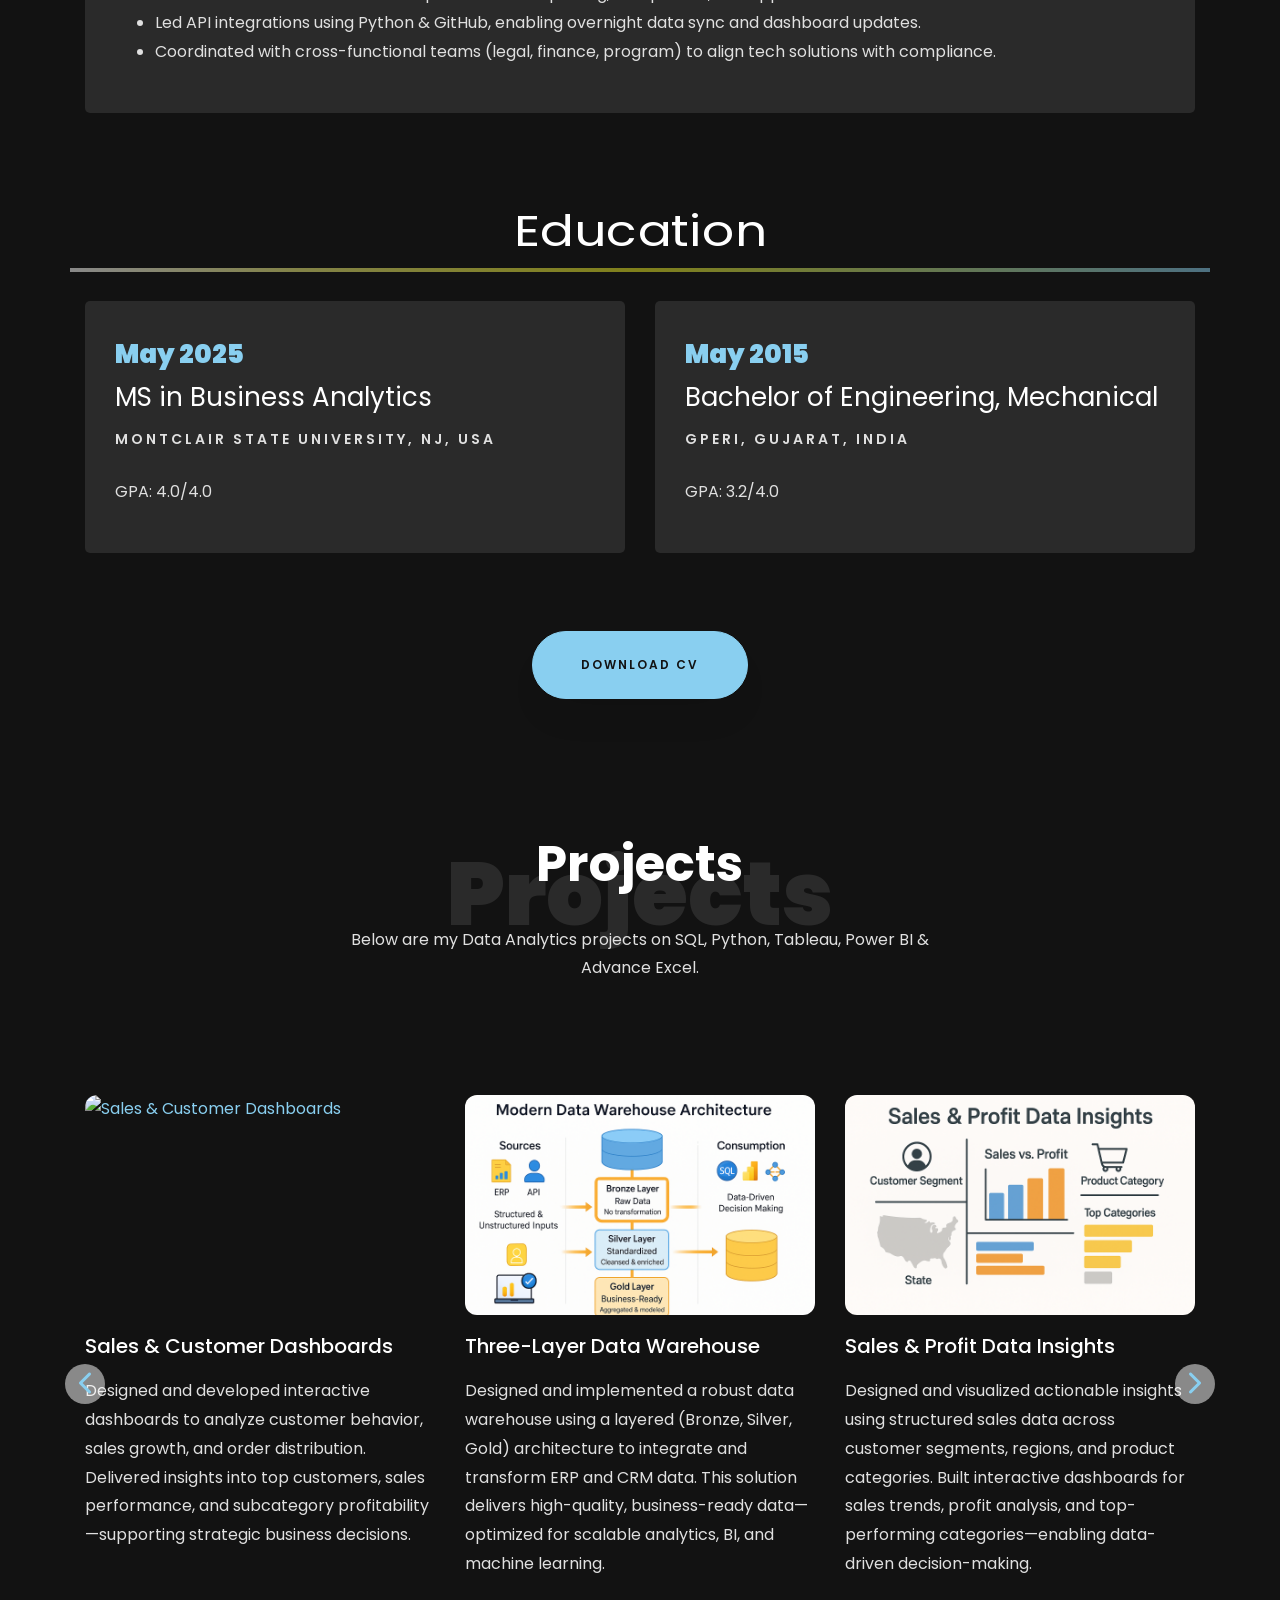
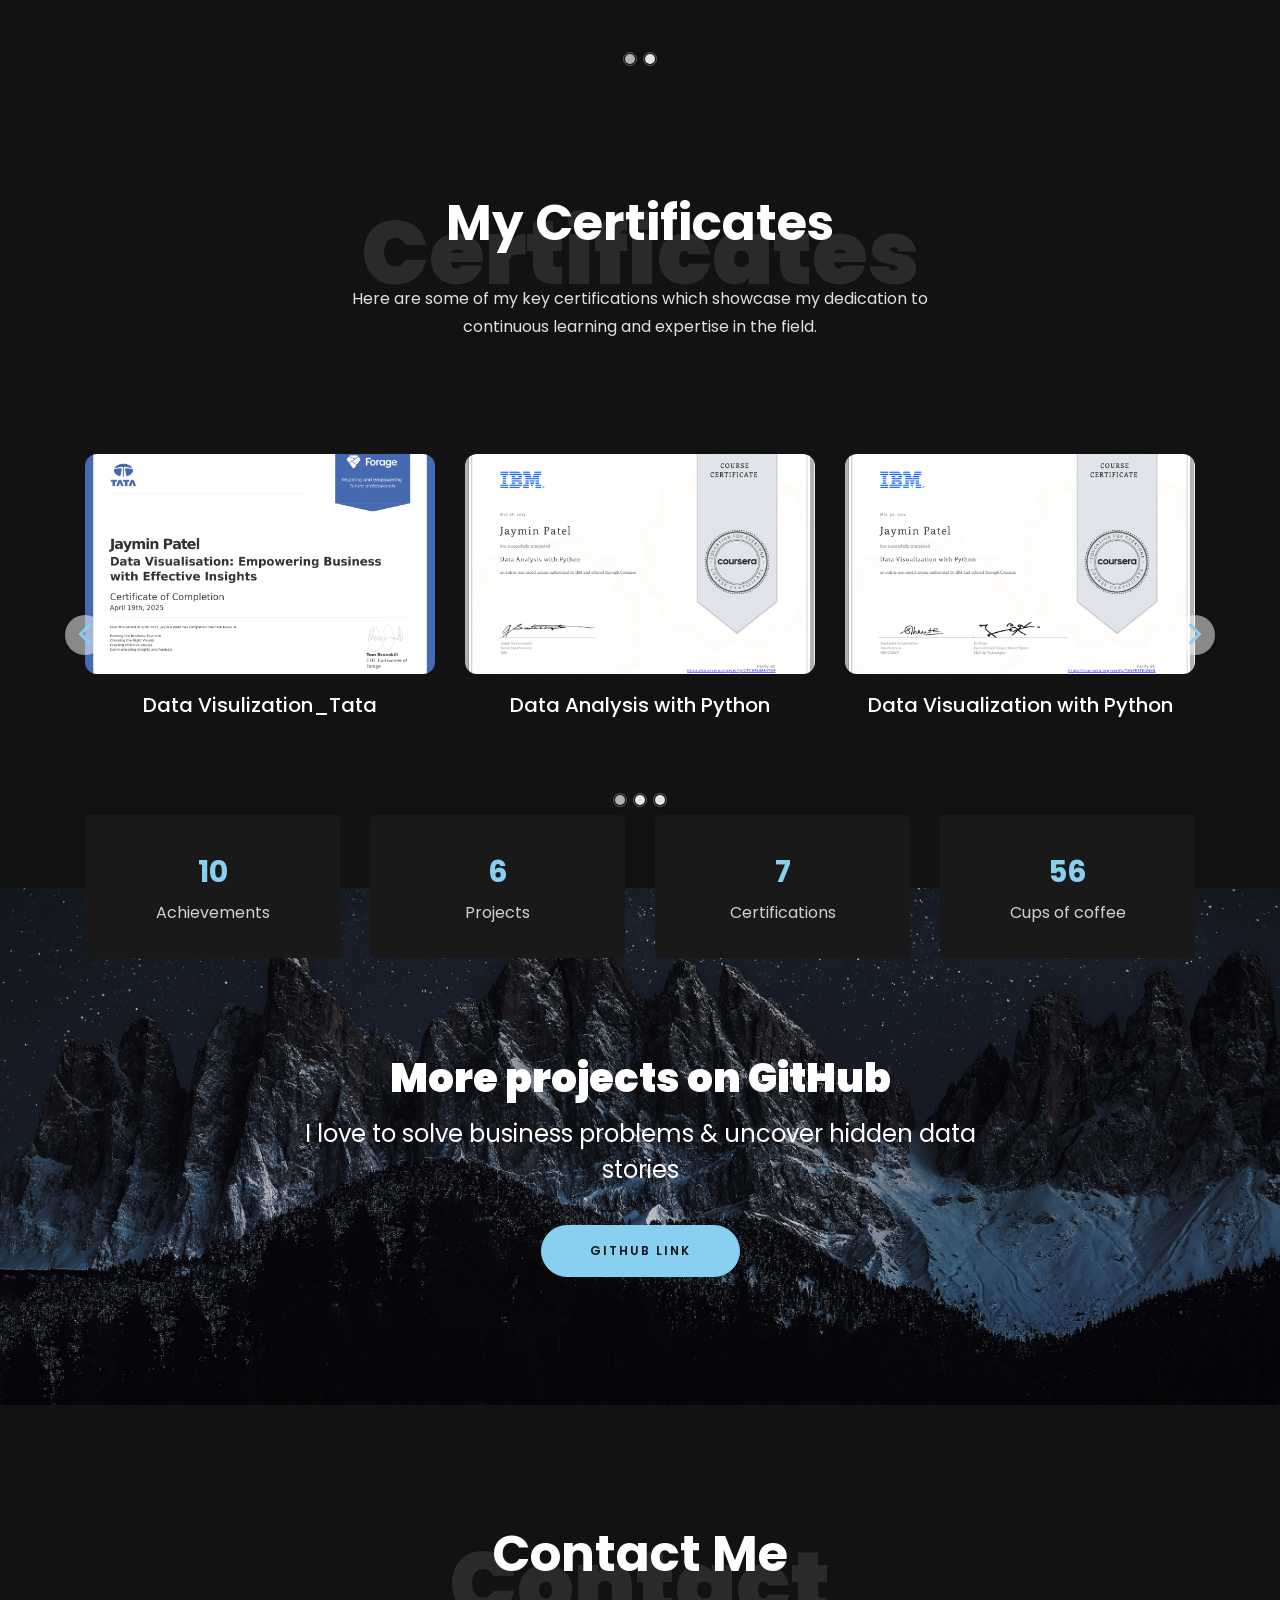
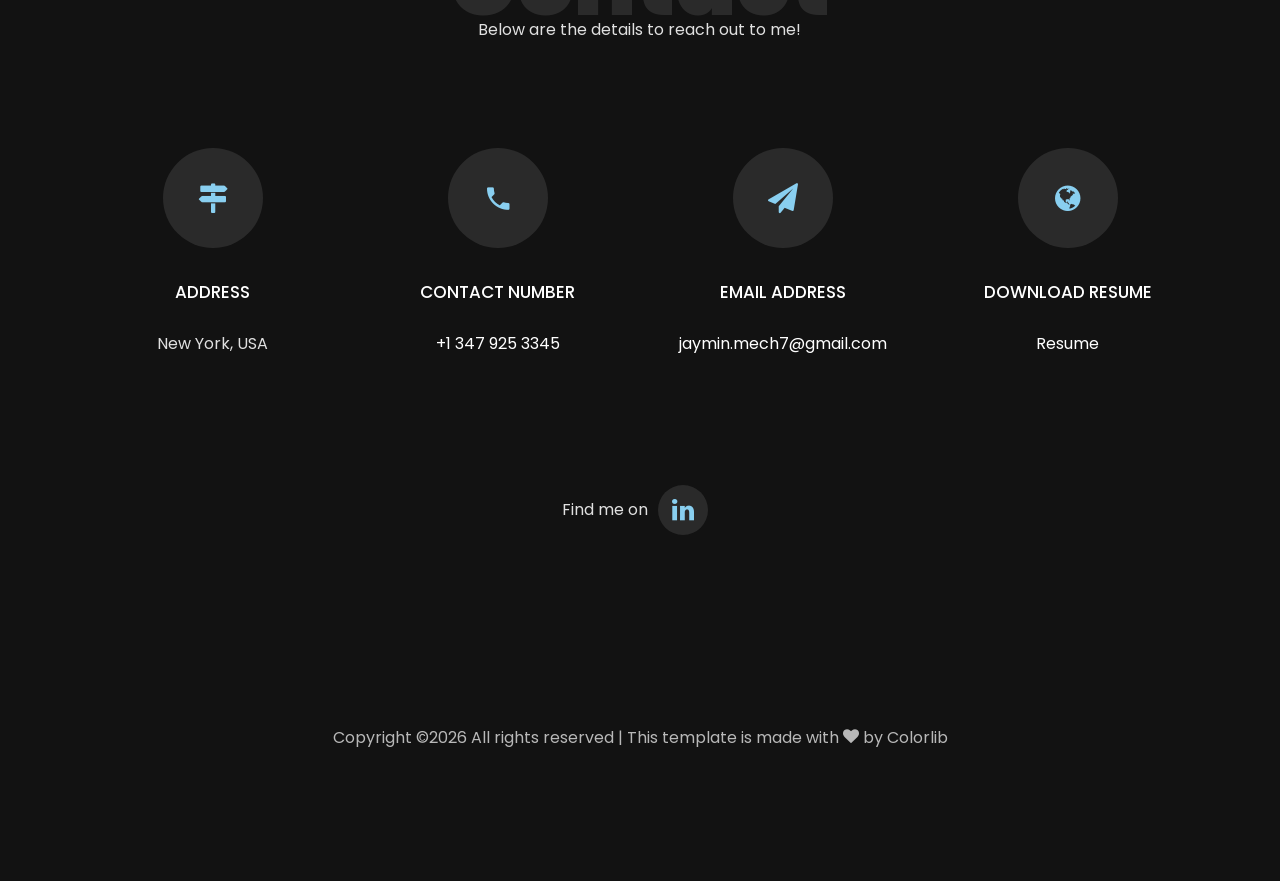
==== commit bfb3884f: "Update index.html" ====
--- a/index.html
+++ b/index.html
@@ -530,13 +530,31 @@
           <div class="col-md-7 heading-section text-center ftco-animate">
             <h1 class="big big-2">Projects</h1>
             <h2 class="mb-4">Projects</h2>
-            <p>Below are my Data Analytics projects on SQL, Python, Power BI & Advance Excel.</p>
+            <p>Below are my Data Analytics projects on SQL, Python, Tableau, Power BI & Advance Excel.</p>
           </div>
         </div>
         <div class="row"> 
           <div class="col-md-12"> 
             <div class="owl-carousel project-carousel ftco-animate"> 
-            
+
+
+
+               <div class="item">
+                <div class="blog-entry justify-content-end">
+                  <a href="https://public.tableau.com/app/profile/jaymin.patel5404/viz/SalesCustomerDashboards_17486554759860/SalesDashboard" target="_blank" rel="noopener noreferrer">
+                    <img src="images/proj_sales.png" alt="Sales & Customer Dashboards" class="project-image">
+                  </a>
+                  <div class="text mt-3 float-right d-block">
+                    <h3 class="heading">
+                      <a href="https://github.com/jayminmech7/sql-data-warehouse-project" target="_blank" rel="noopener noreferrer">Sales & Customer Dashboards</a>
+                    </h3>
+                    <p>
+                      Designed and developed interactive dashboards to analyze customer behavior, sales growth, and order distribution. Delivered insights into top customers, sales performance, and subcategory profitability—supporting strategic business decisions.
+                    </p>
+                  </div>
+                </div>
+              </div>
+
               <div class="item">
                 <div class="blog-entry justify-content-end">
                   <a href="https://github.com/jayminmech7/sql-data-warehouse-project" target="_blank" rel="noopener noreferrer">
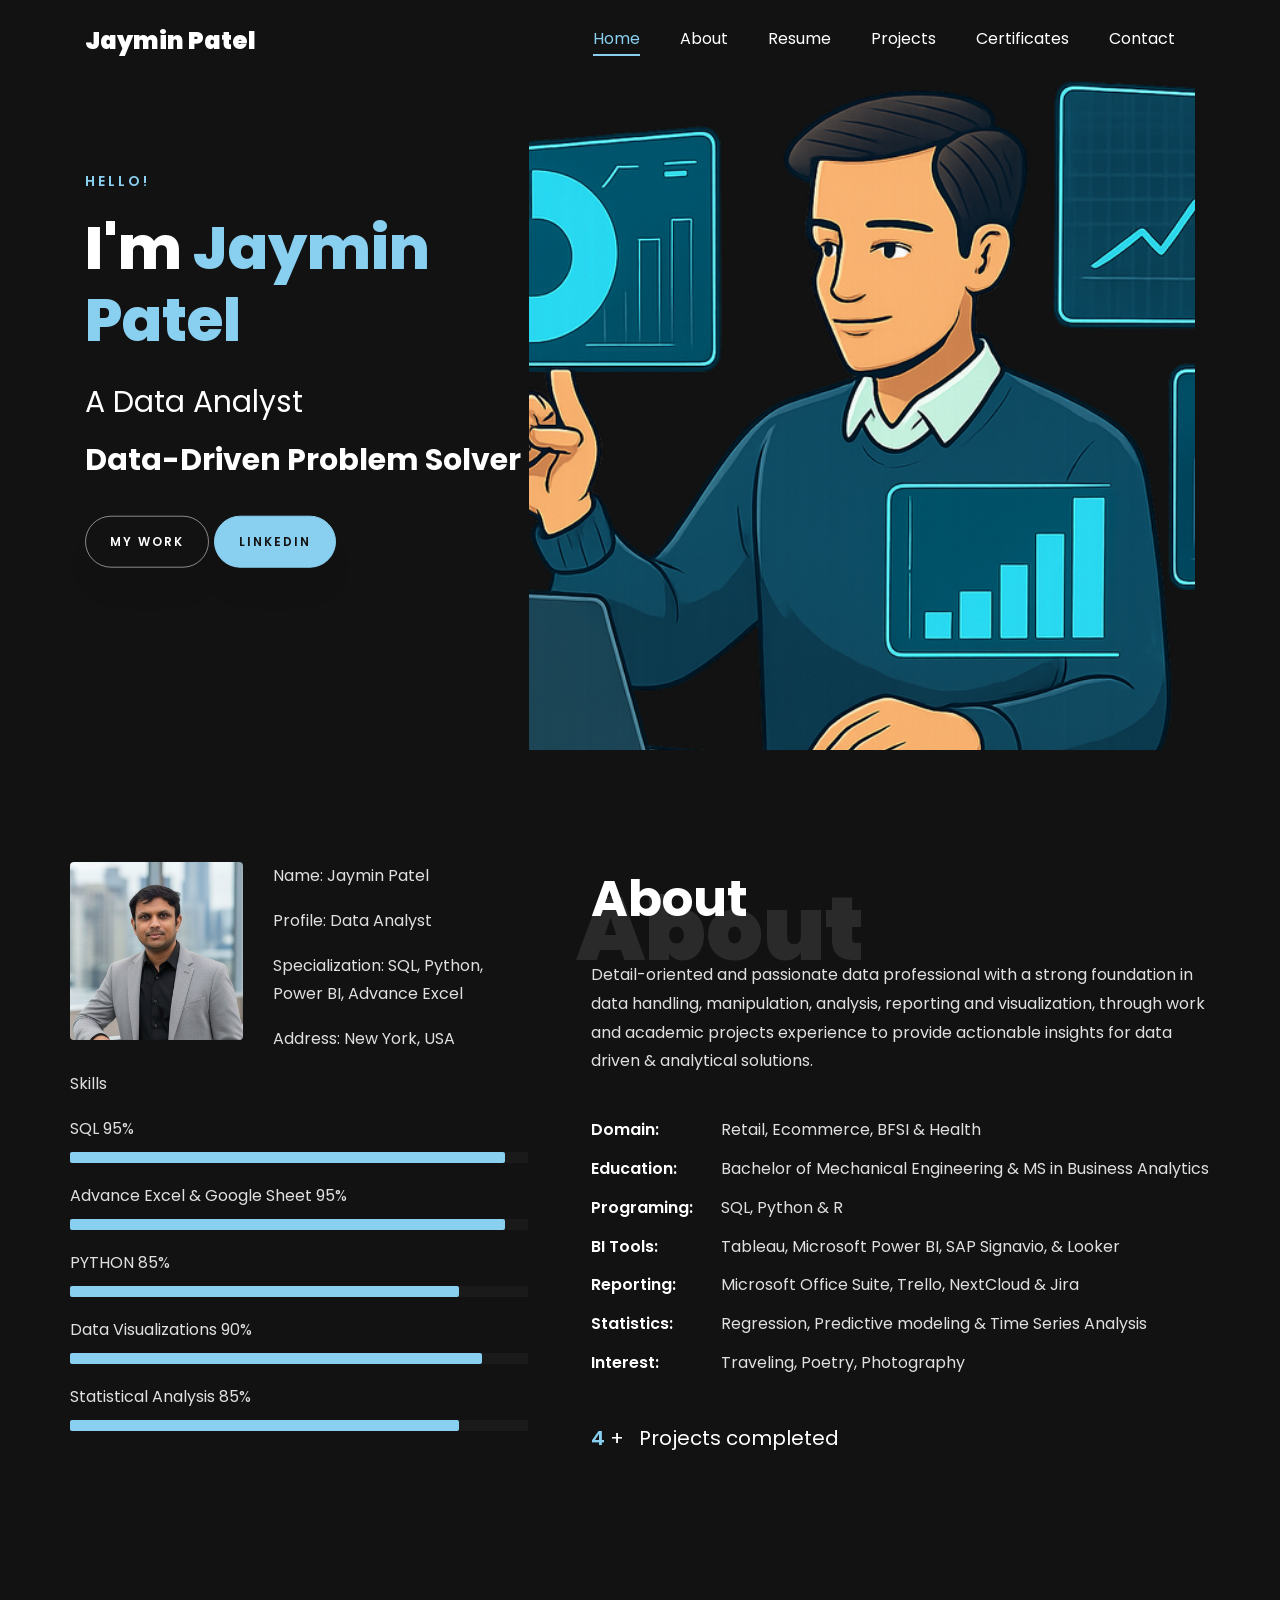
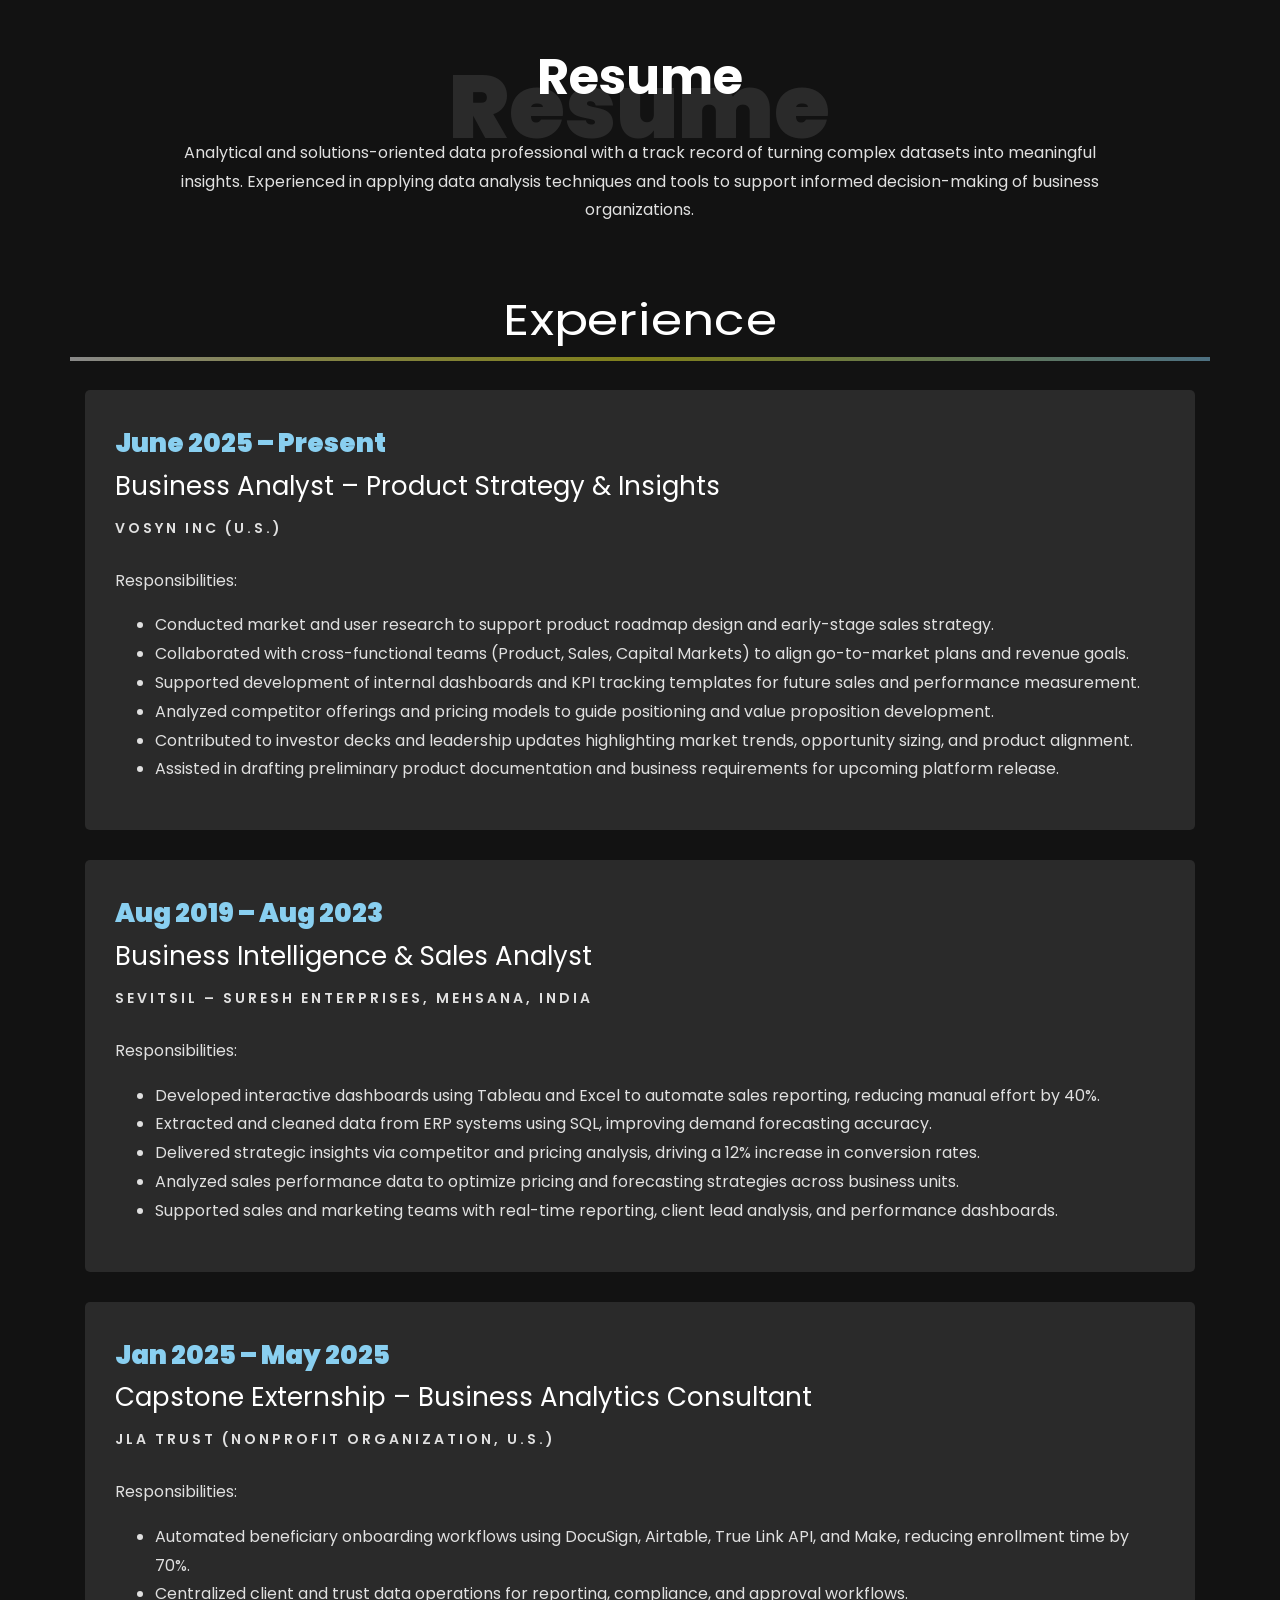
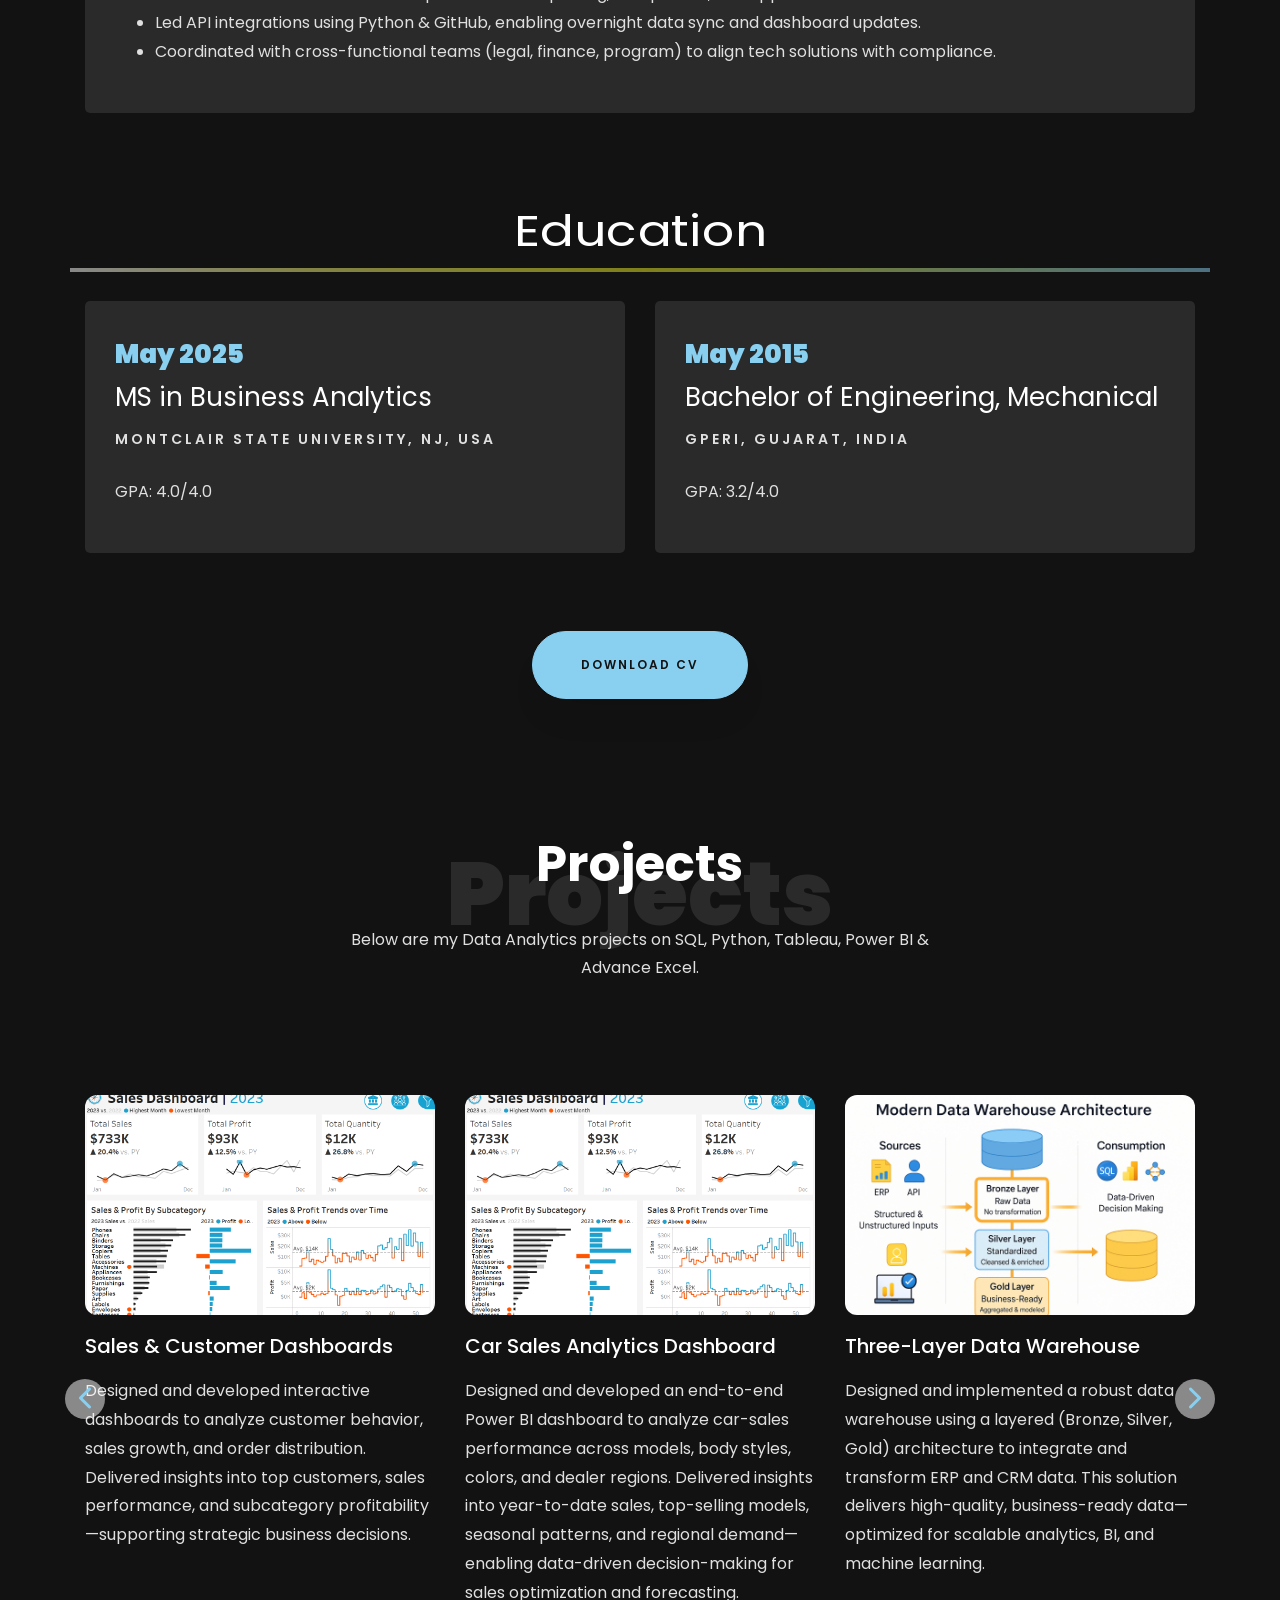
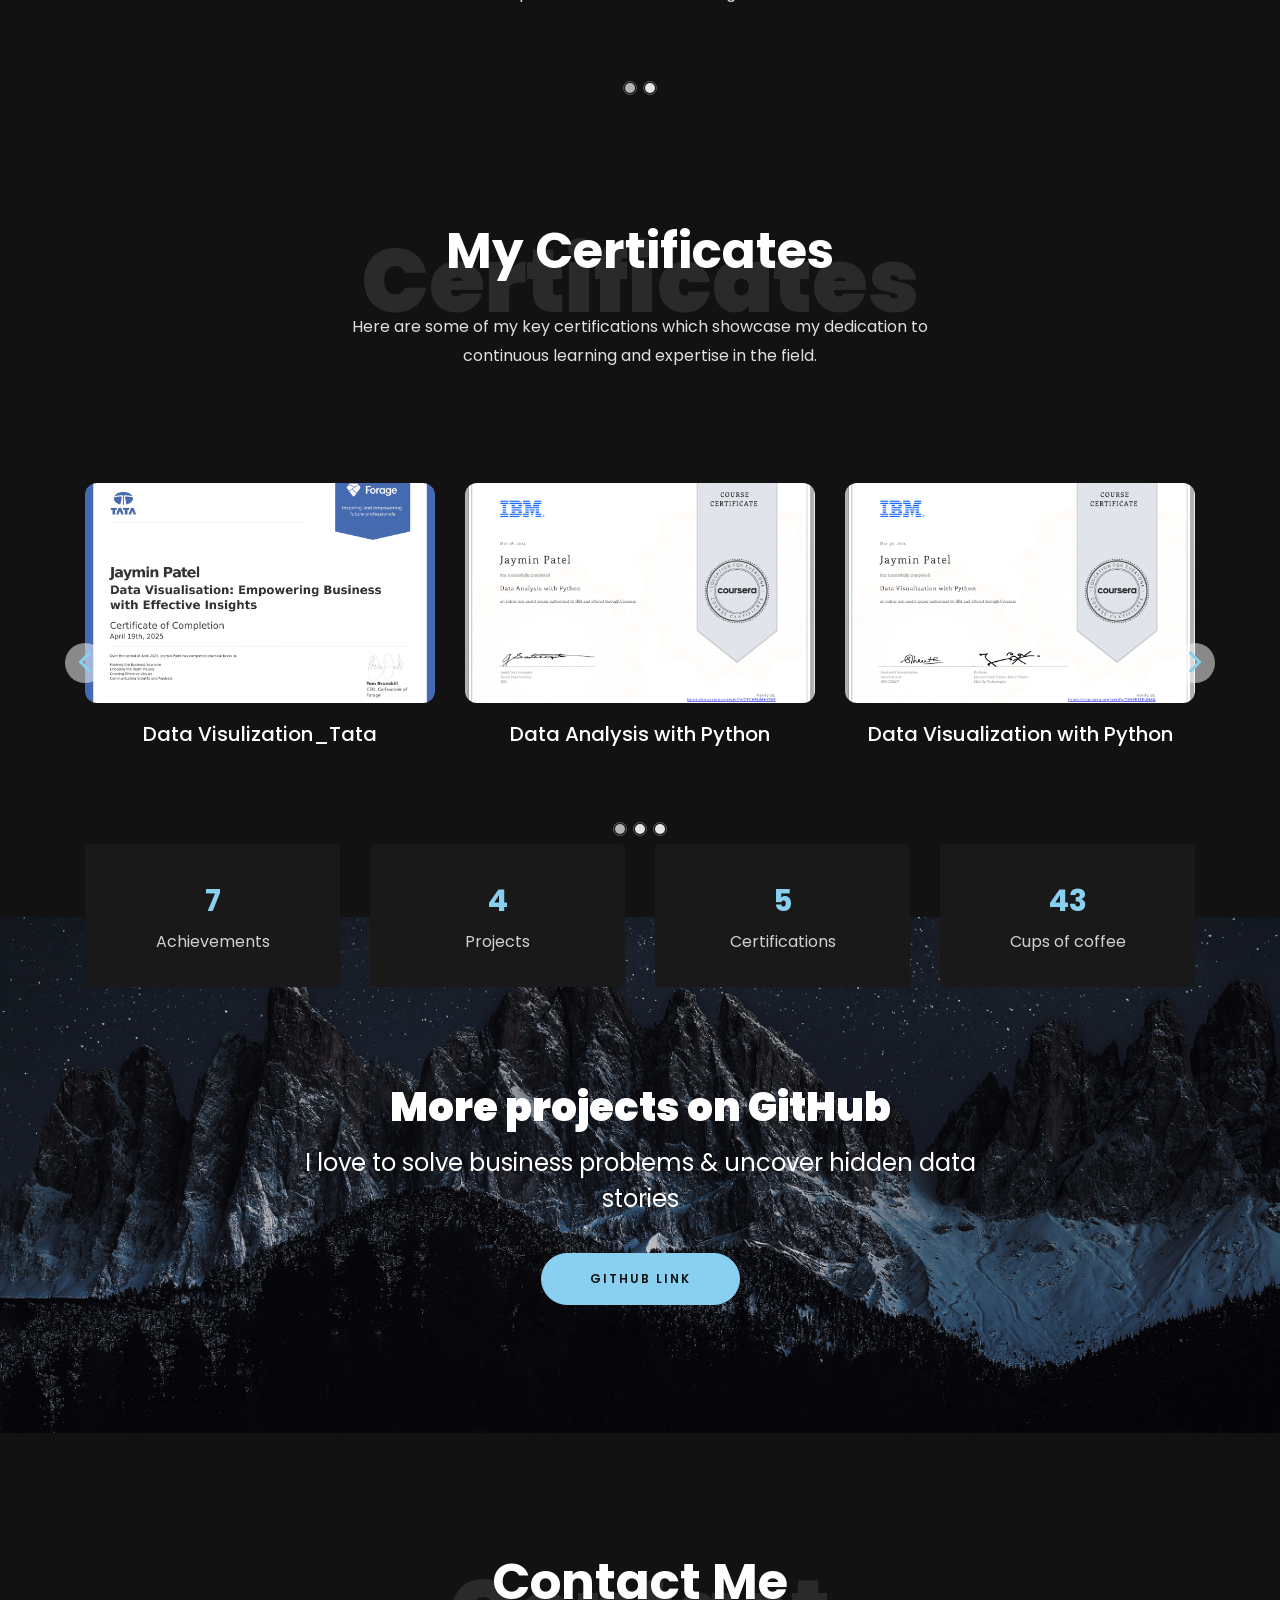
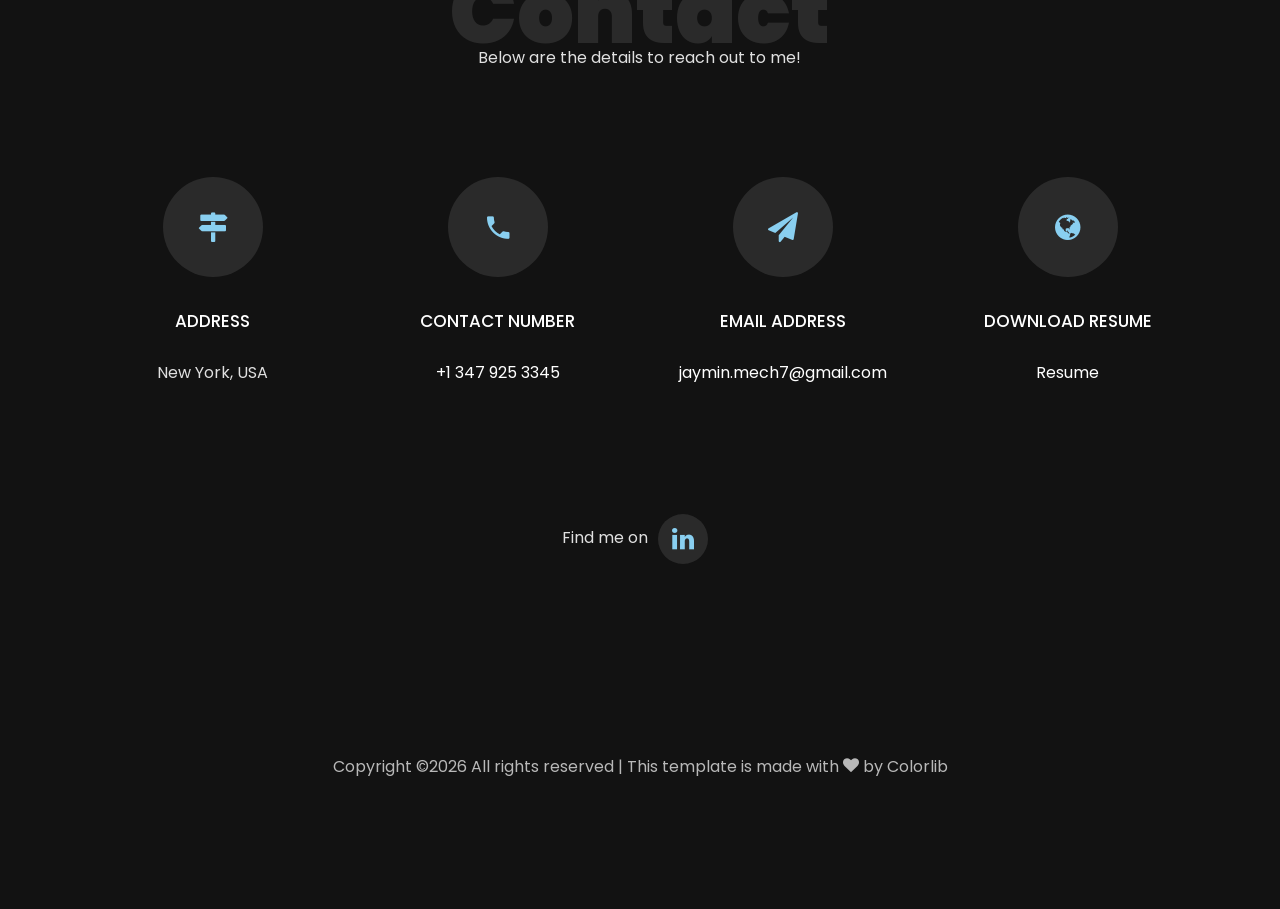
==== commit 06607b2f: "Add Car Sales Analytics Dashboard project entry Added a new project entry for the Car Sales Analytic" ====
--- a/index.html
+++ b/index.html
@@ -555,6 +555,23 @@
                 </div>
               </div>
 
+                <div class="item">
+                <div class="blog-entry justify-content-end">
+                  <a href="https://github.com/jayminmech7/powerbi-car-sales-dashboard" target="_blank" rel="noopener noreferrer">
+                    <img src="images/proj_sales.png" alt="Car Sales Analytics Dashboard" class="project-image">
+                  </a>
+                  <div class="text mt-3 float-right d-block">
+                    <h3 class="heading">
+                      <a href="https://github.com/jayminmech7/powerbi-car-sales-dashboard" target="_blank" rel="noopener noreferrer">Car Sales Analytics Dashboard</a>
+                    </h3>
+                    <p>
+                      Designed and developed an end-to-end Power BI dashboard to analyze car-sales performance across models, body styles, colors, and dealer regions.
+Delivered insights into year-to-date sales, top-selling models, seasonal patterns, and regional demand—enabling data-driven decision-making for sales optimization and forecasting.
+                    </p>
+                  </div>
+                </div>
+              </div>
+
               <div class="item">
                 <div class="blog-entry justify-content-end">
                   <a href="https://github.com/jayminmech7/sql-data-warehouse-project" target="_blank" rel="noopener noreferrer">
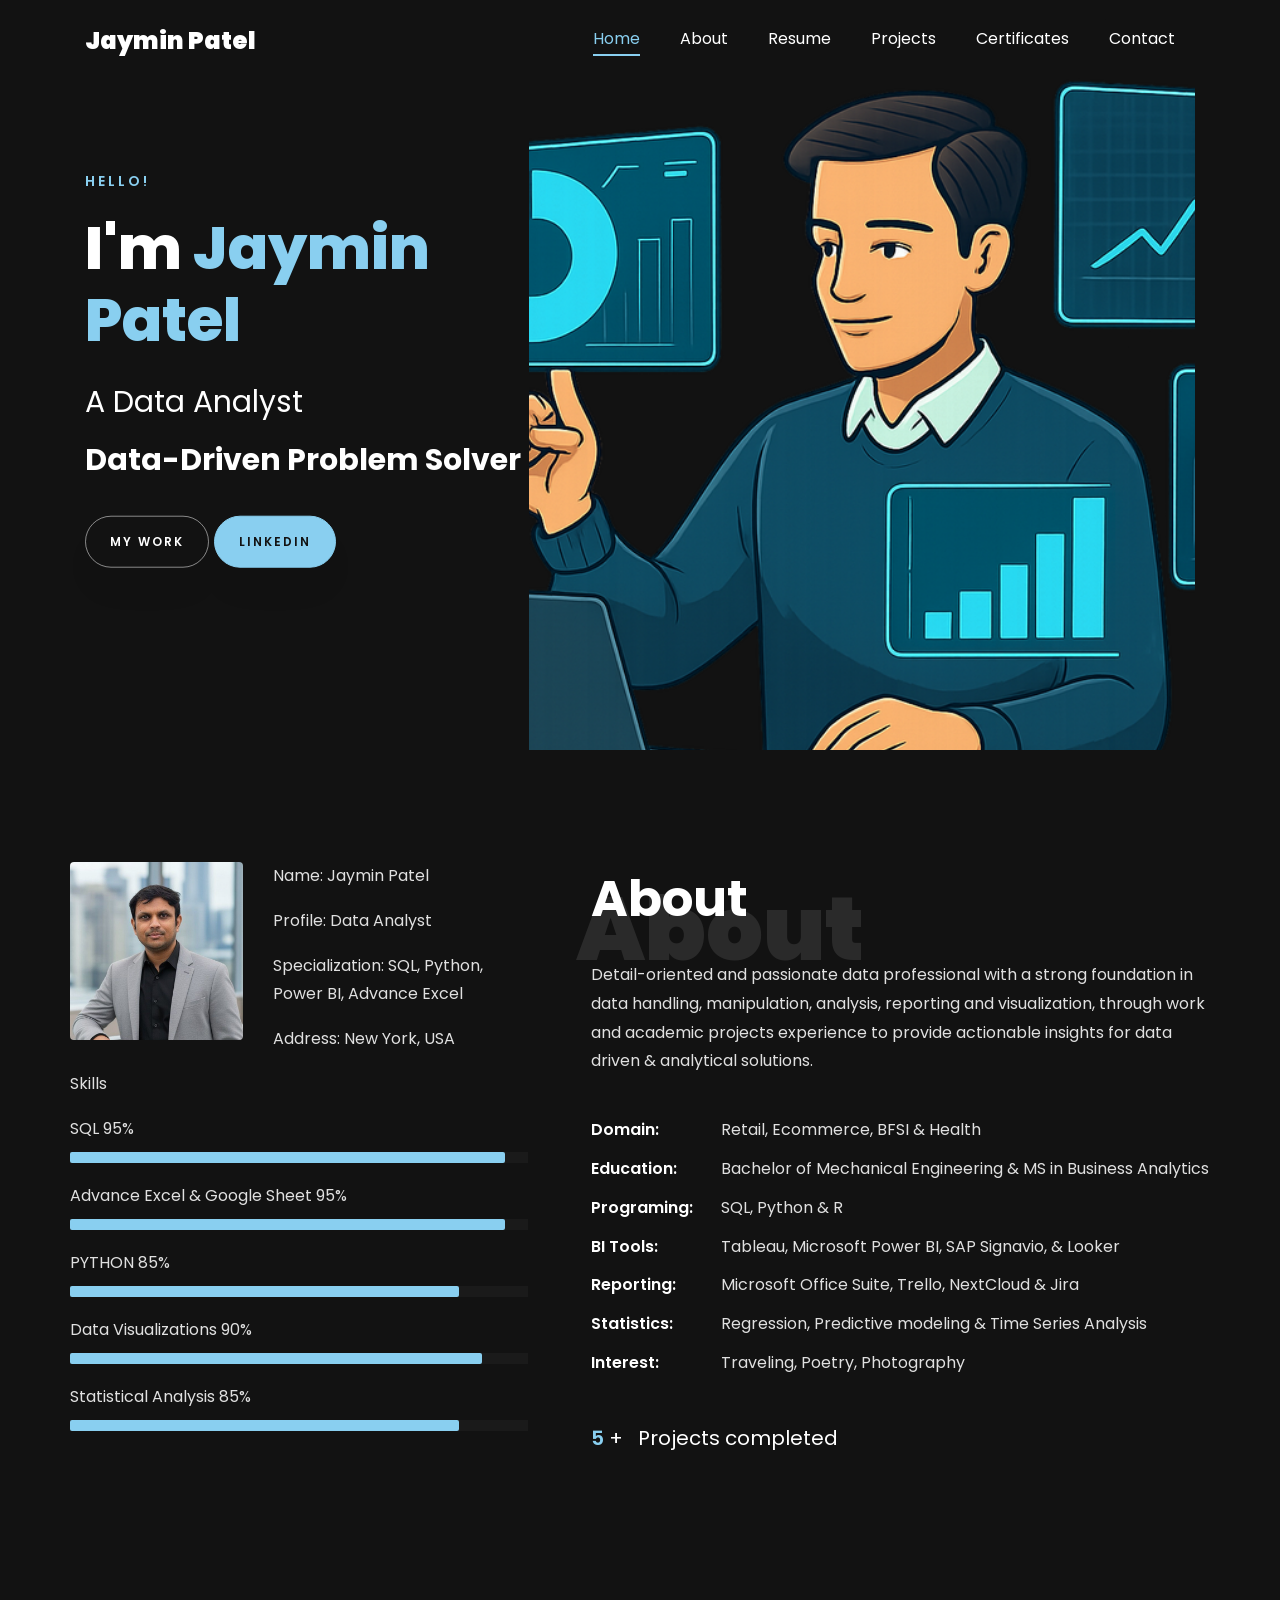
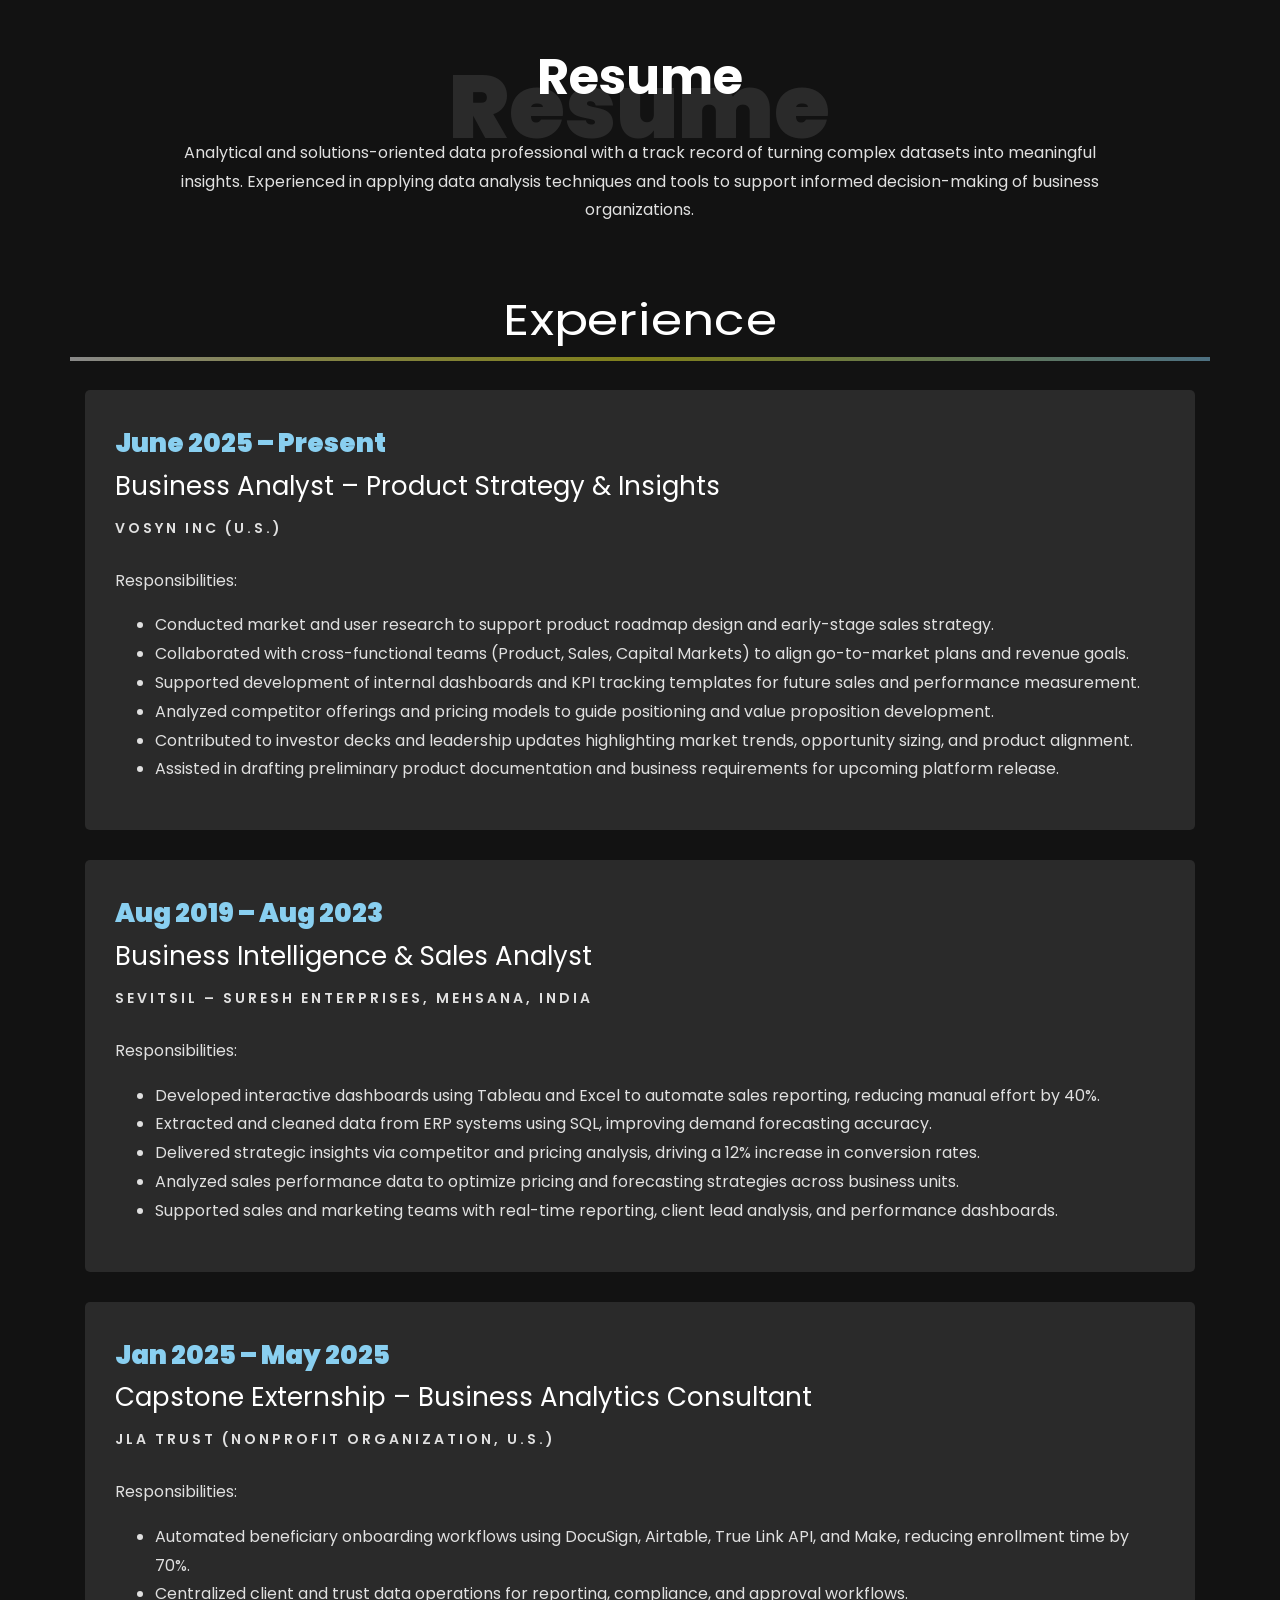
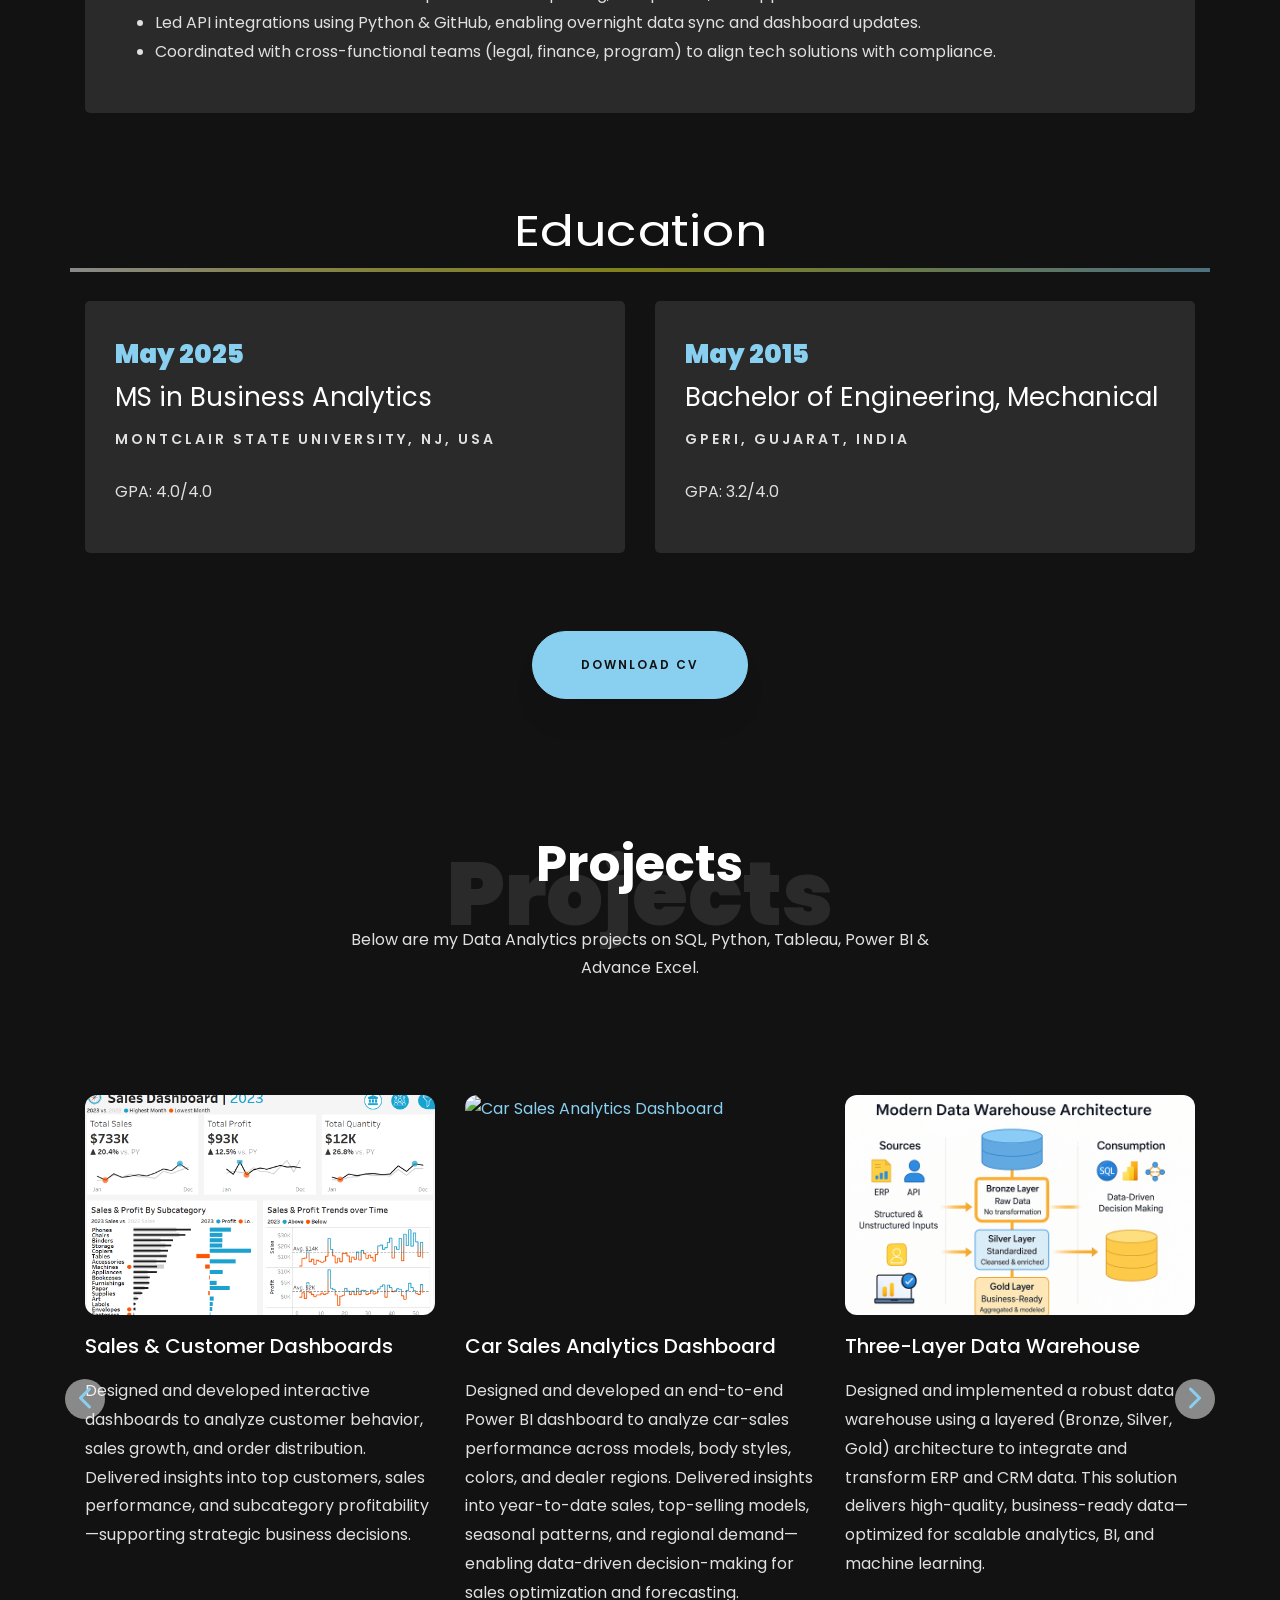
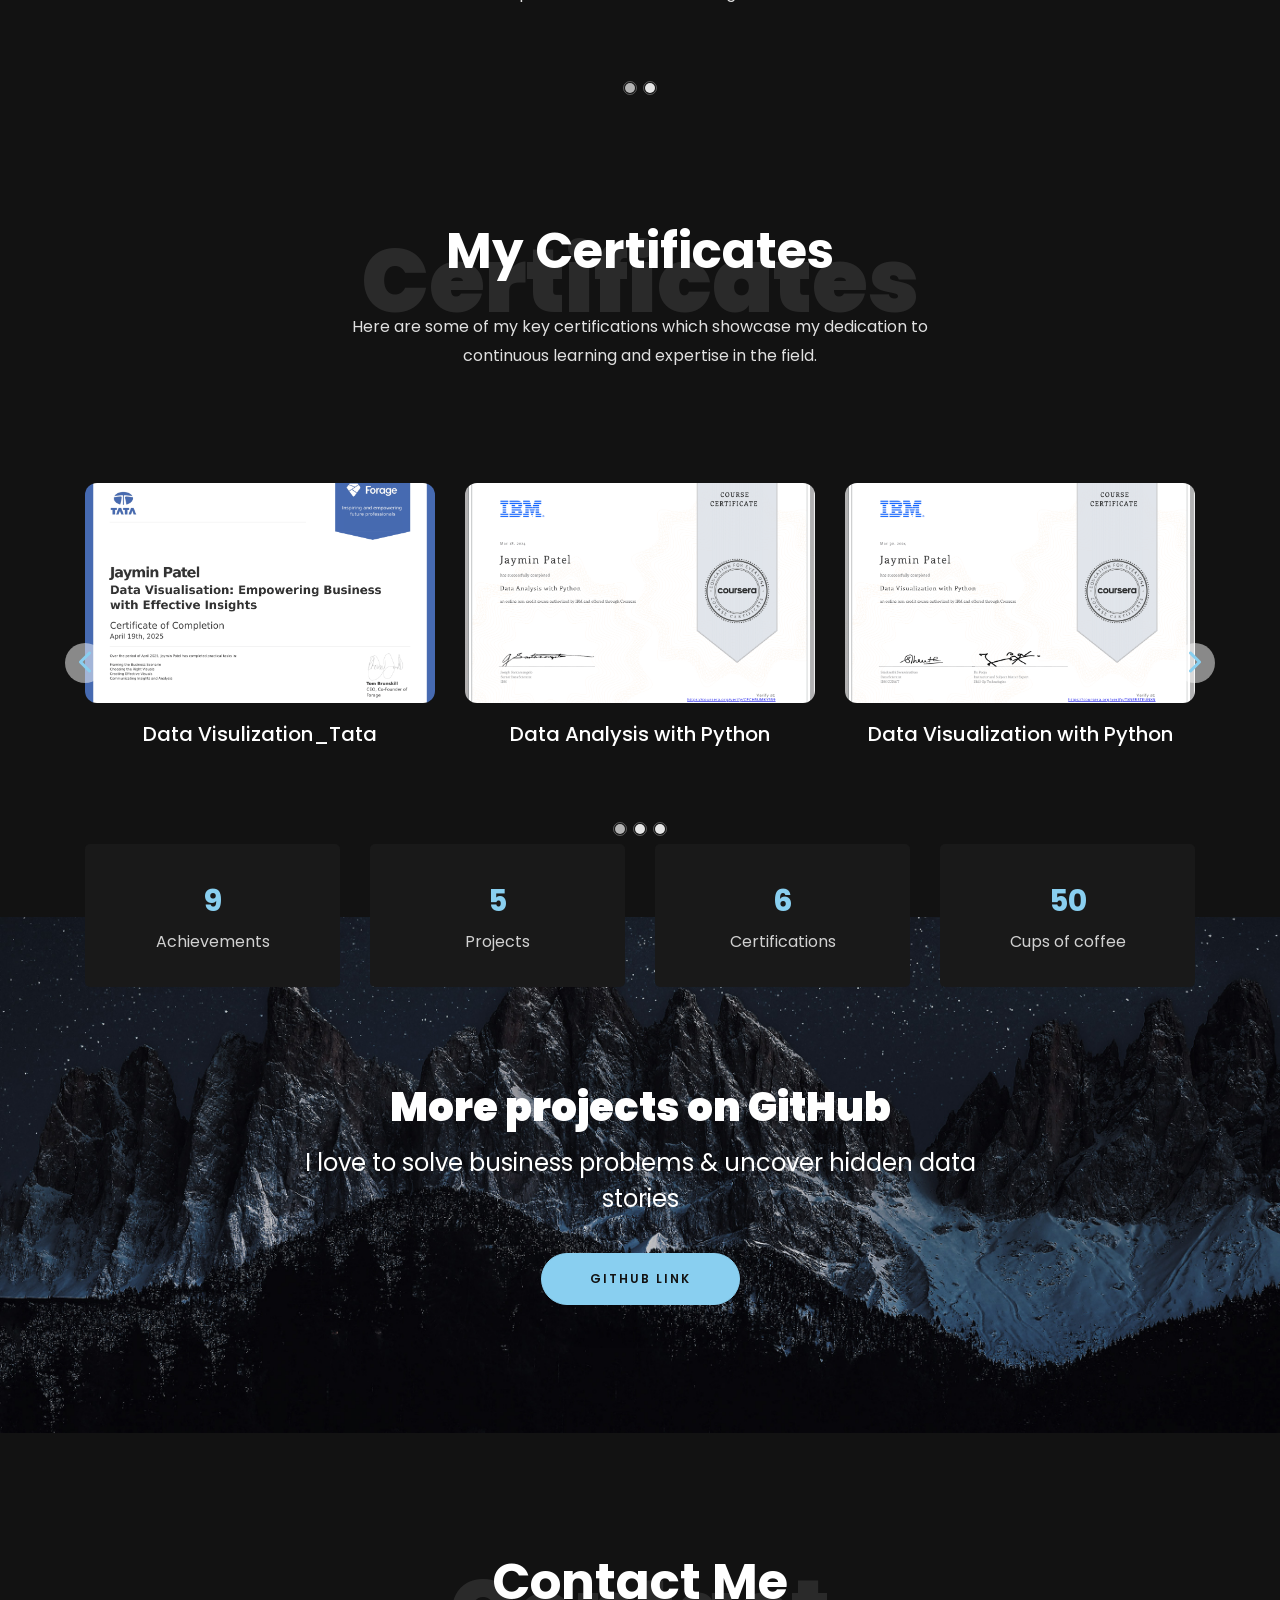
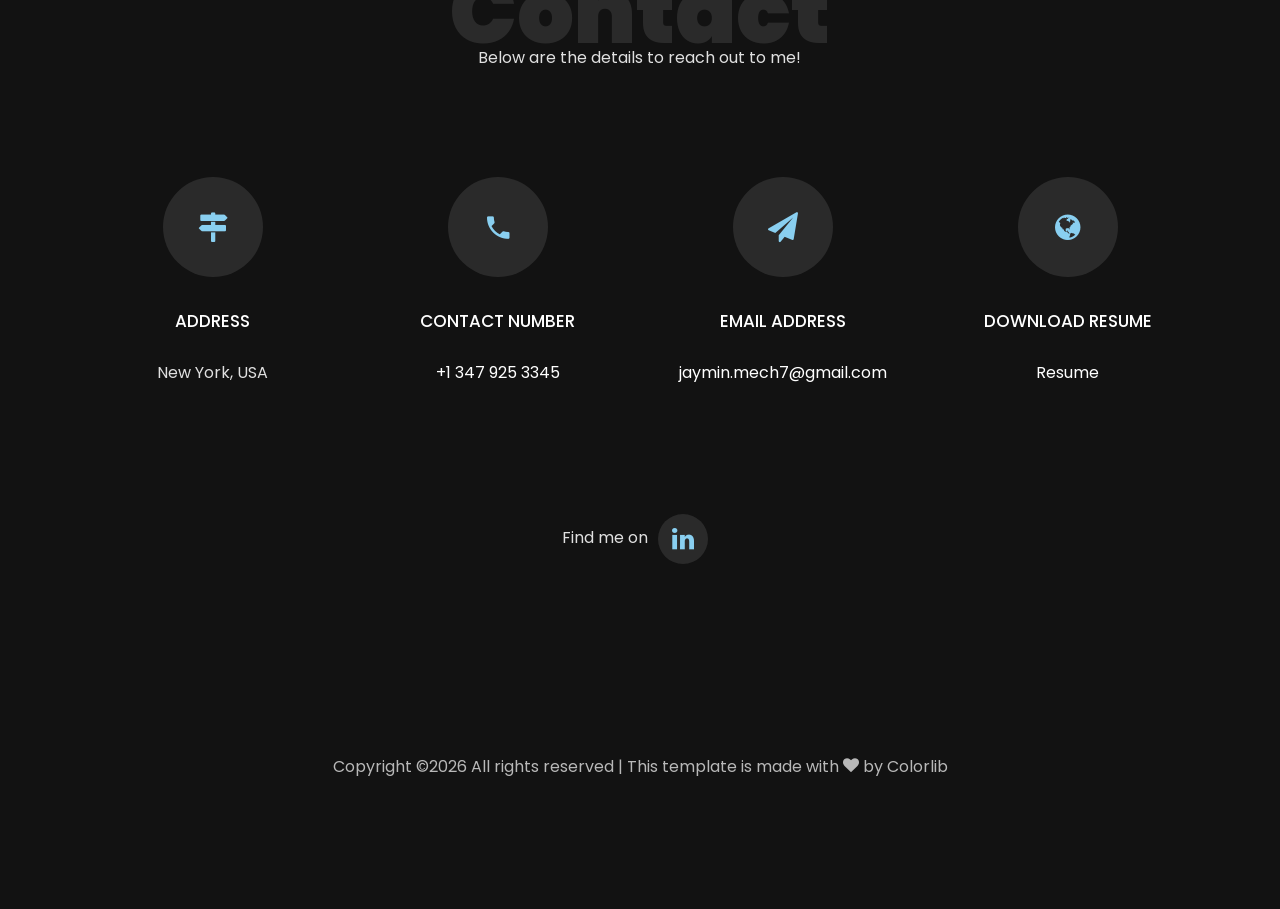
==== commit 29742a70: "Update project image for Car Sales Dashboard" ====
--- a/index.html
+++ b/index.html
@@ -558,7 +558,7 @@
                 <div class="item">
                 <div class="blog-entry justify-content-end">
                   <a href="https://github.com/jayminmech7/powerbi-car-sales-dashboard" target="_blank" rel="noopener noreferrer">
-                    <img src="images/proj_sales.png" alt="Car Sales Analytics Dashboard" class="project-image">
+                    <img src="images/proj_car_sales_powerbi.png" alt="Car Sales Analytics Dashboard" class="project-image">
                   </a>
                   <div class="text mt-3 float-right d-block">
                     <h3 class="heading">
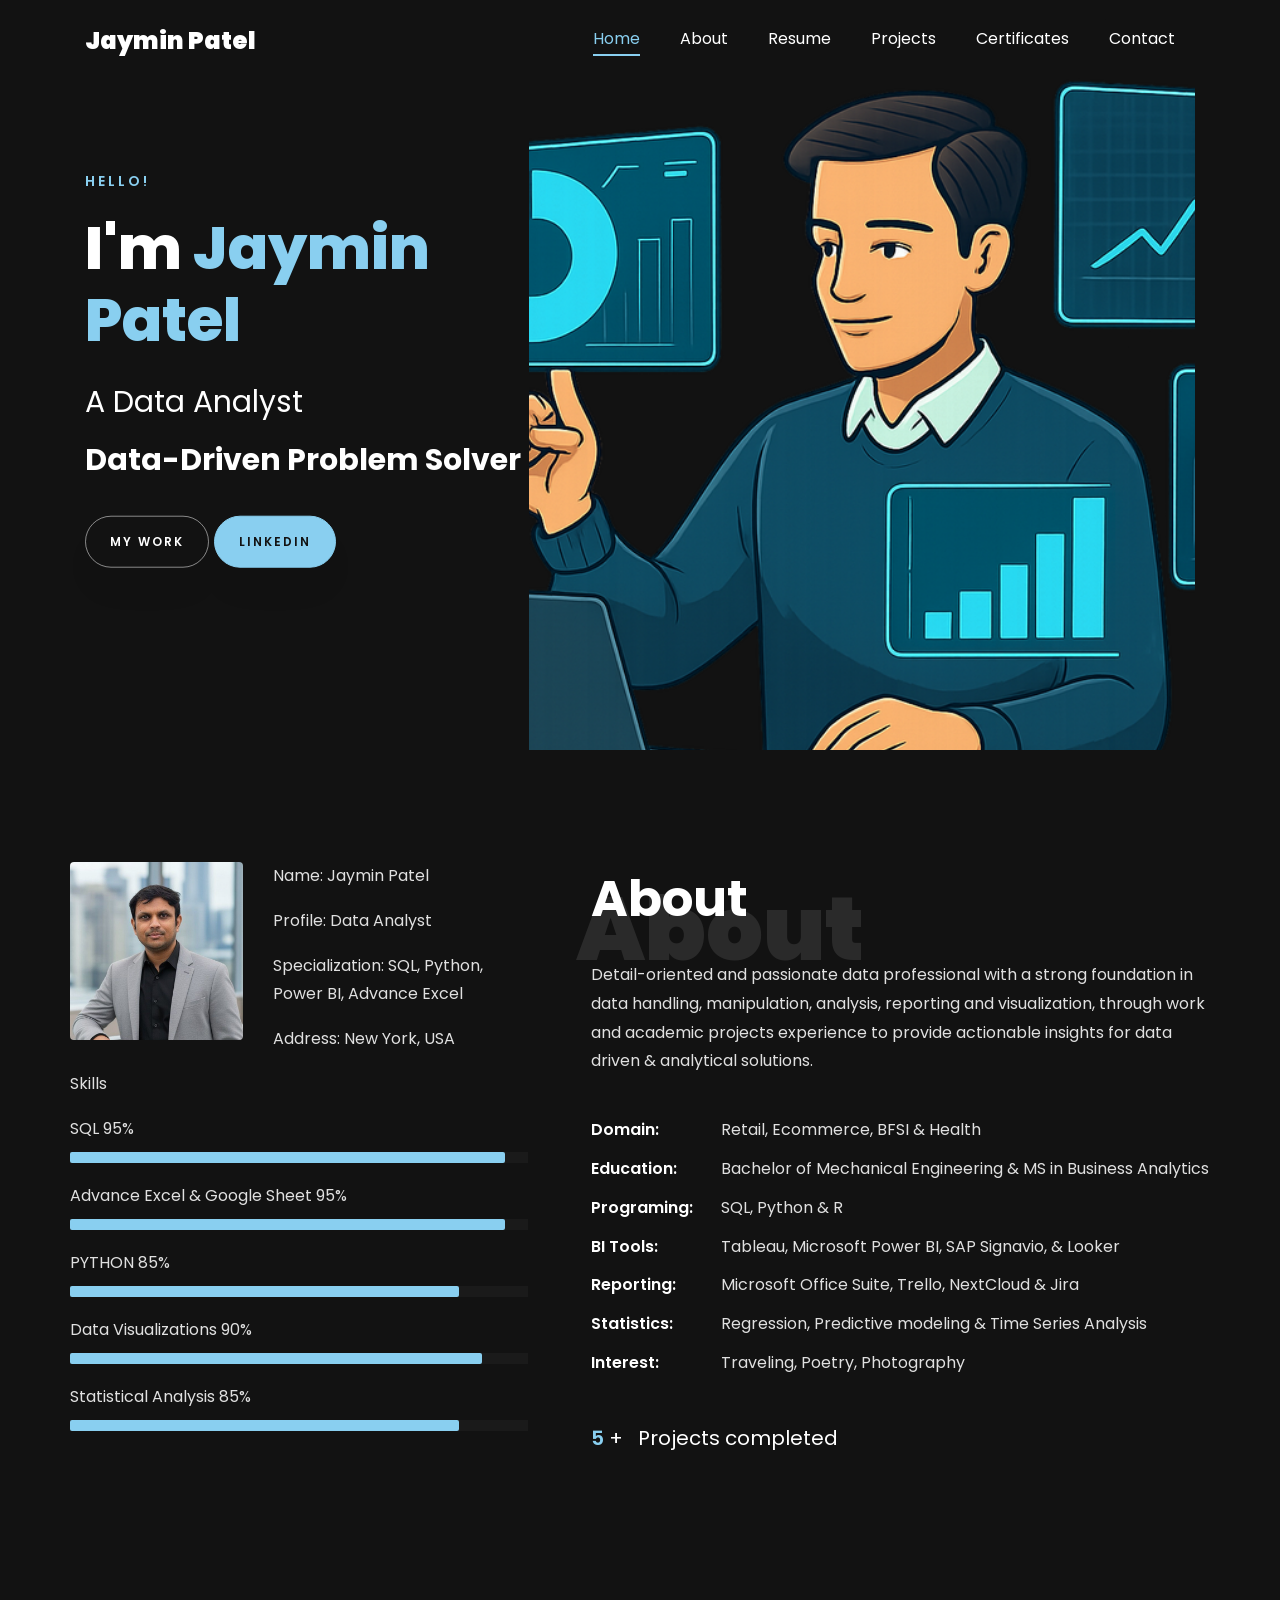
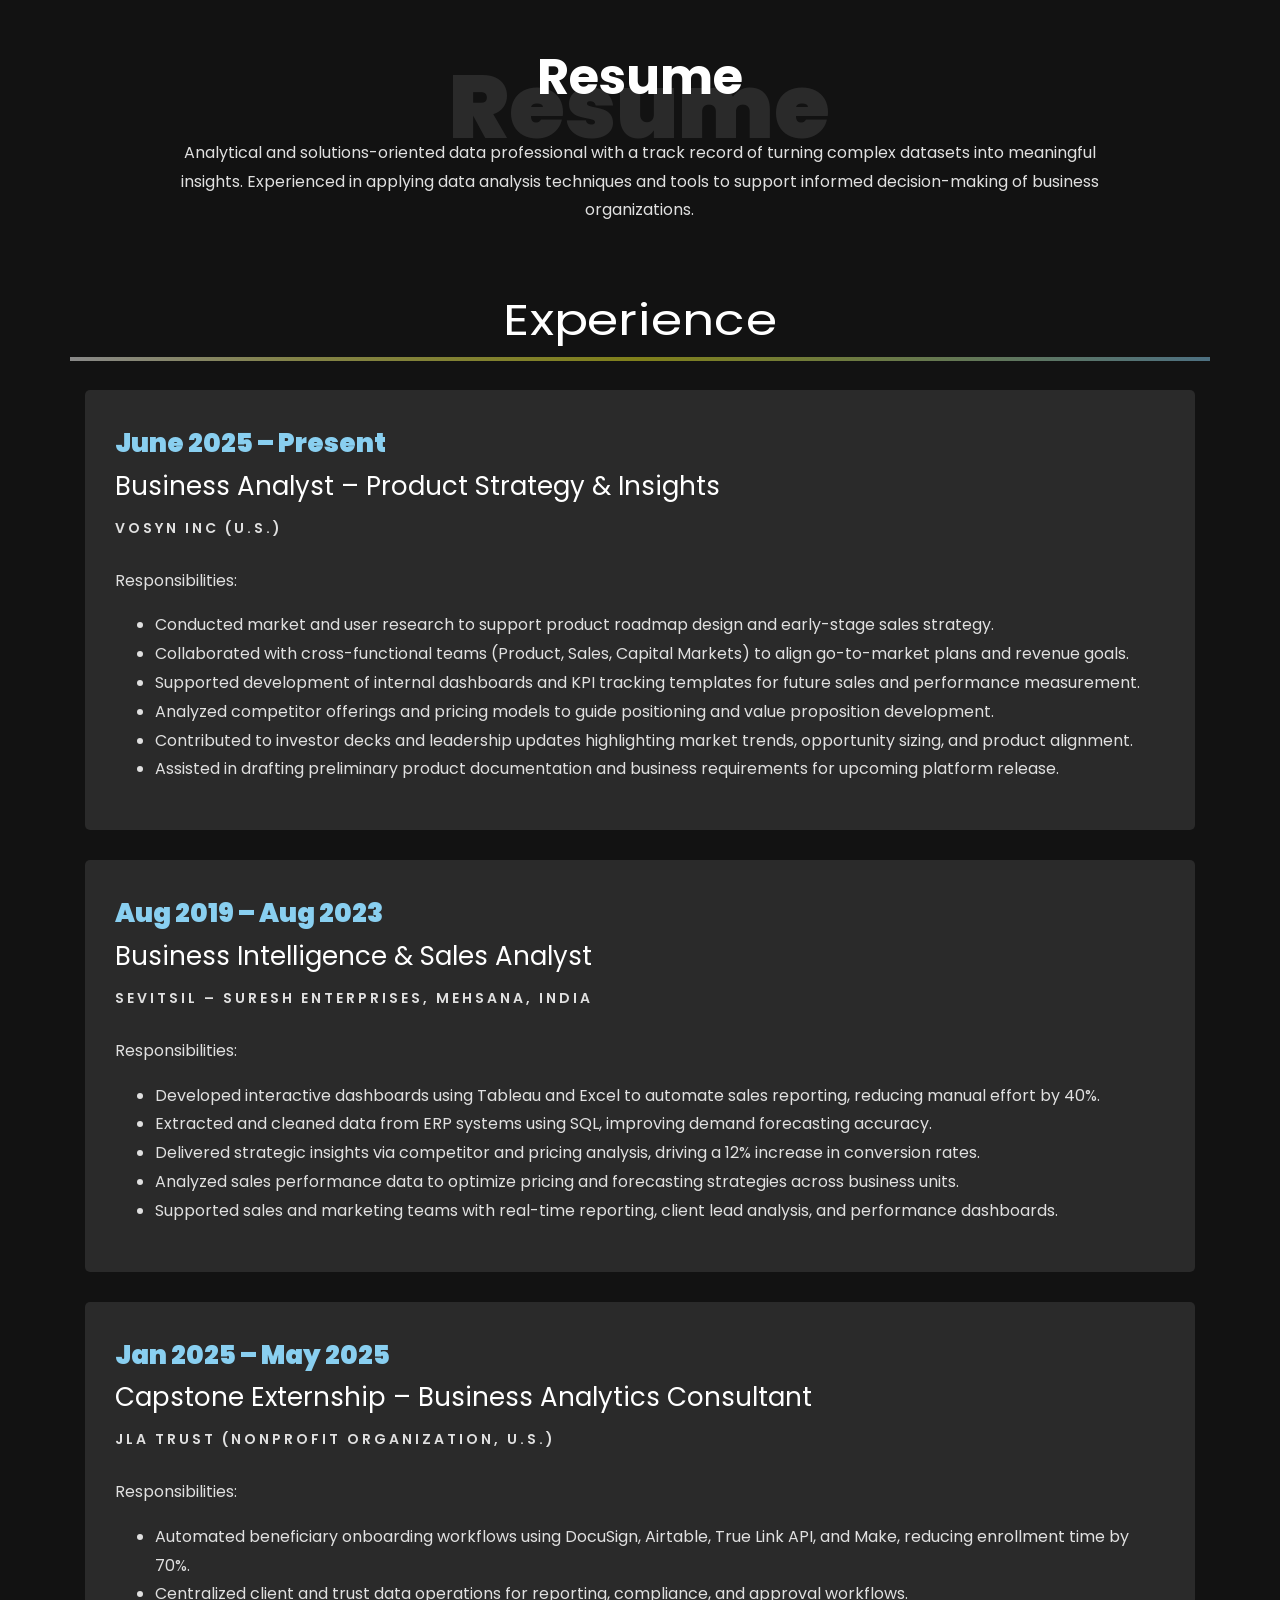
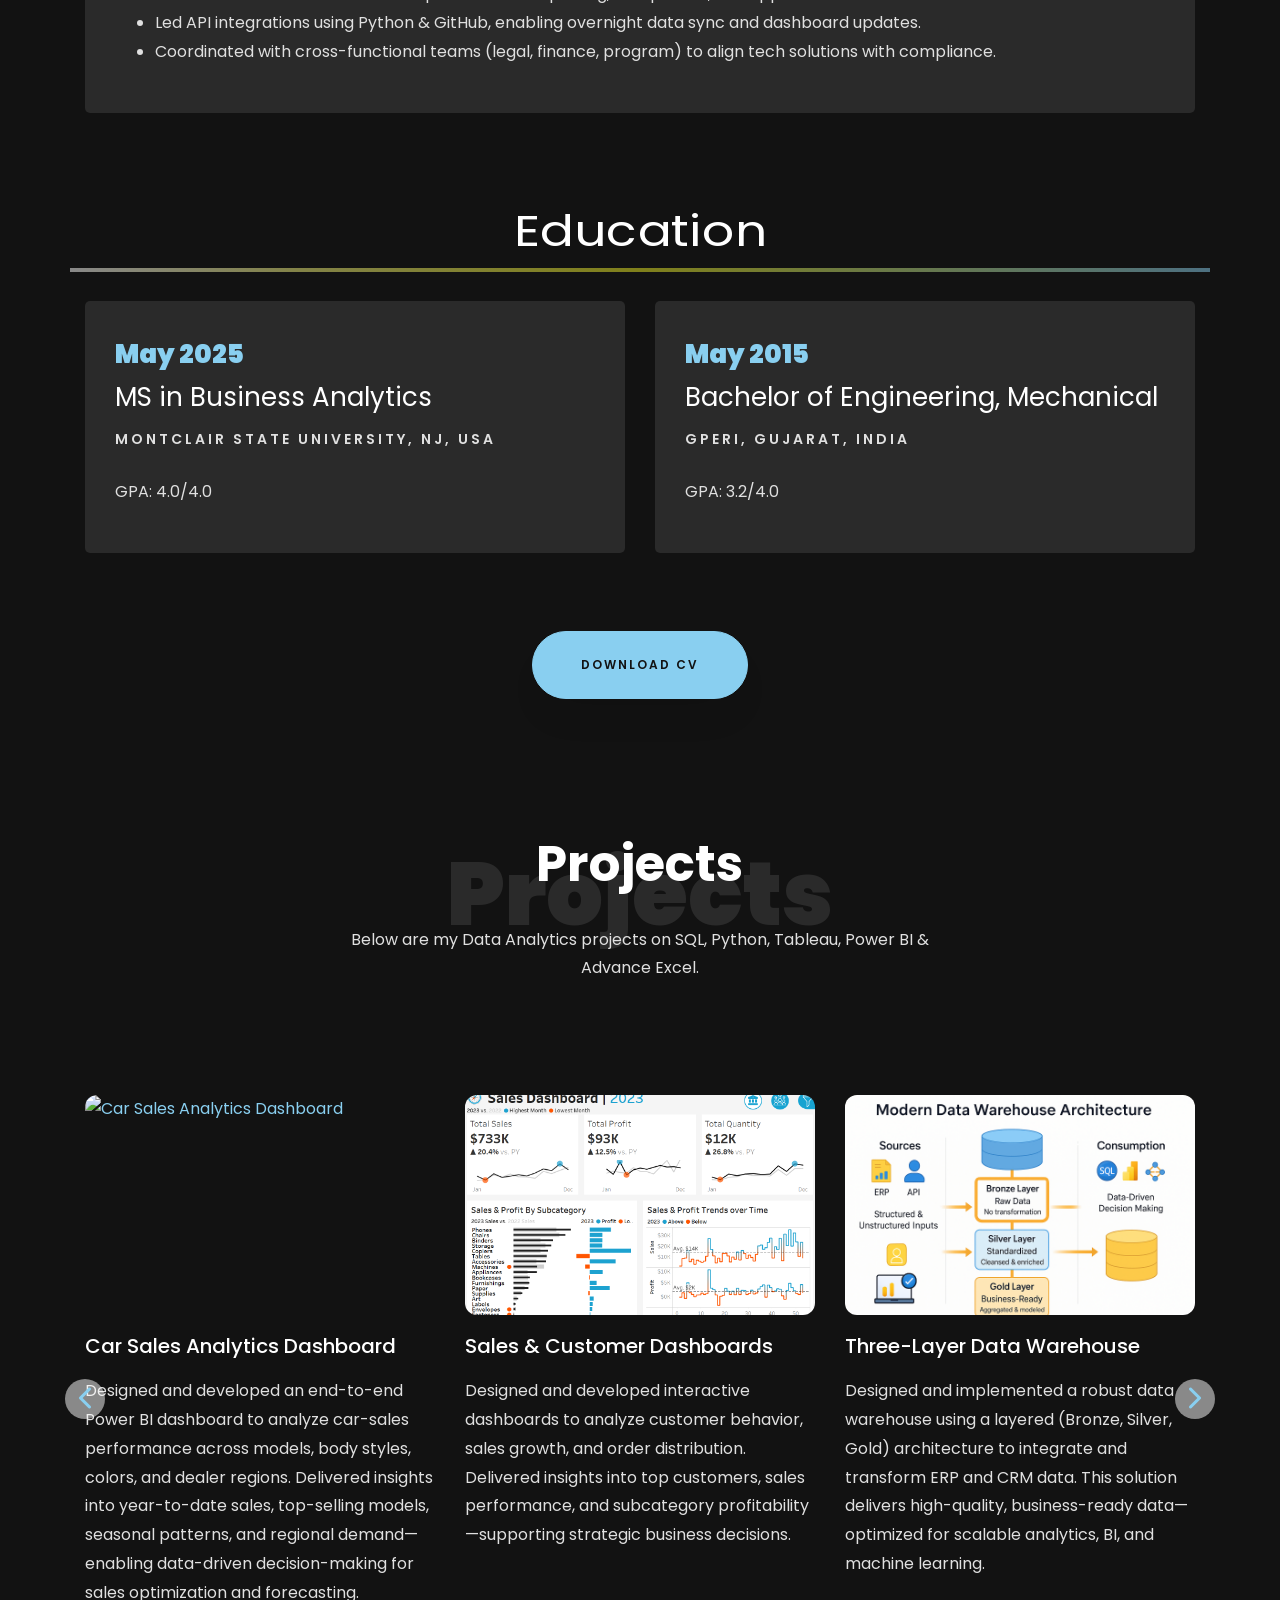
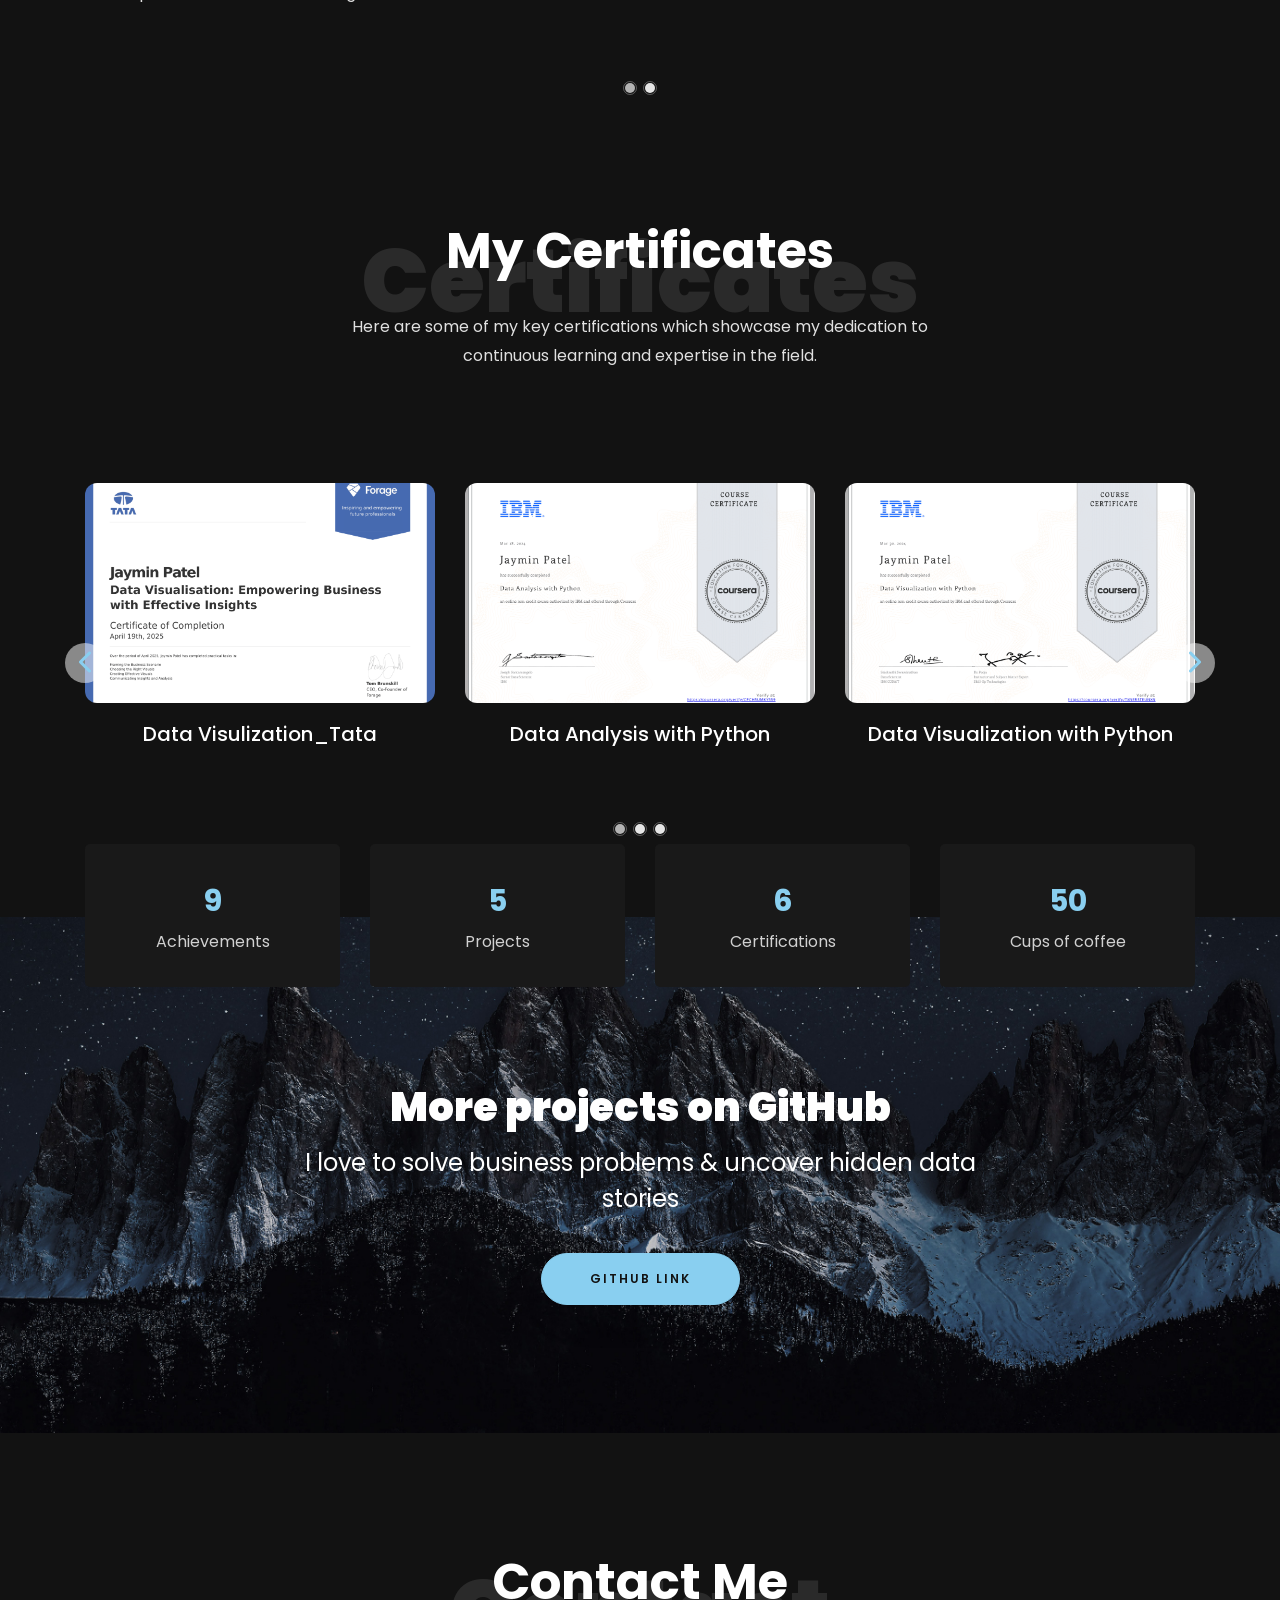
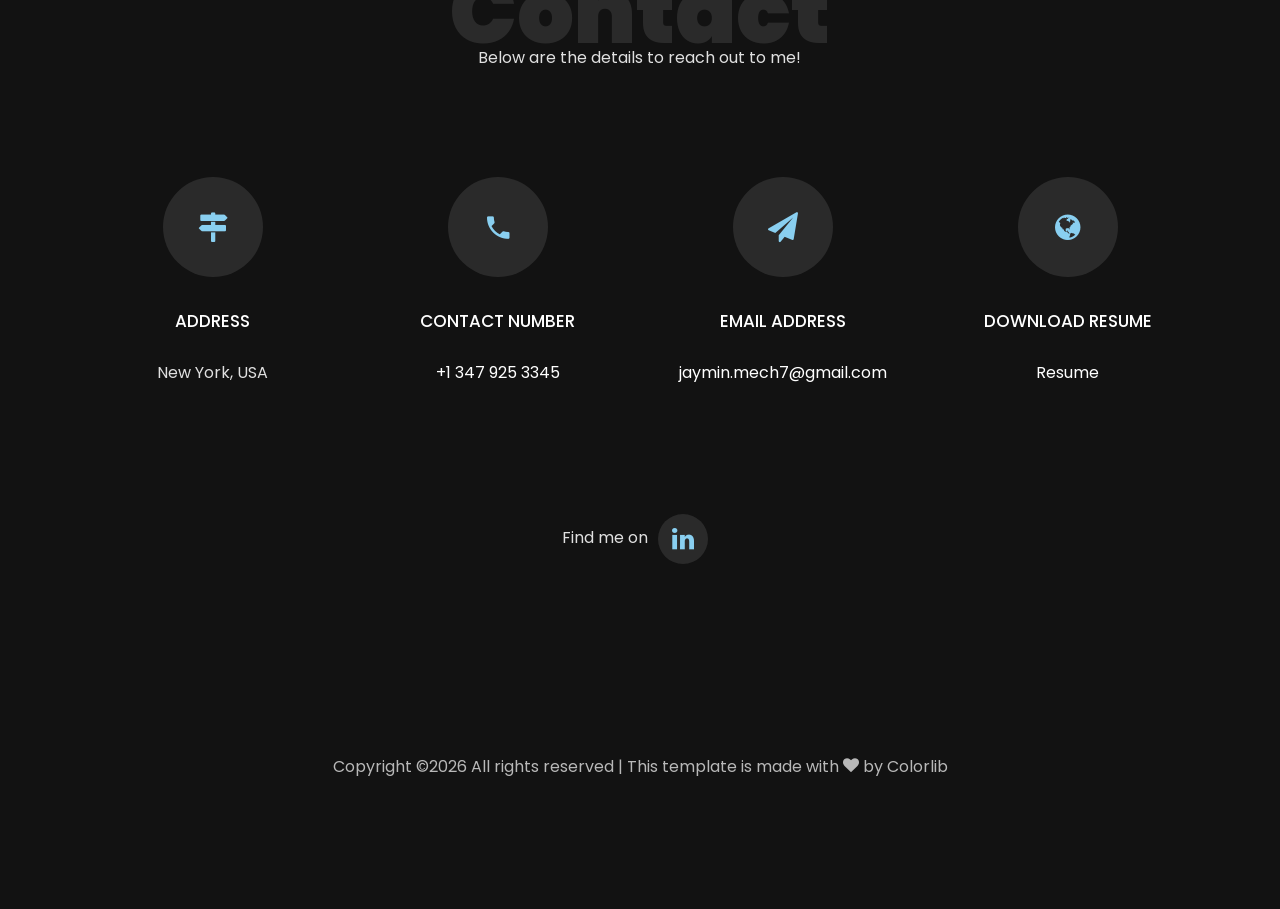
==== commit 79f94e4b: "Revise project details for car sales and dashboards Updated project links and descriptions for car s" ====
--- a/index.html
+++ b/index.html
@@ -537,23 +537,7 @@
           <div class="col-md-12"> 
             <div class="owl-carousel project-carousel ftco-animate"> 
 
-
-
-               <div class="item">
-                <div class="blog-entry justify-content-end">
-                  <a href="https://public.tableau.com/app/profile/jaymin.patel5404/viz/SalesCustomerDashboards_17486554759860/SalesDashboard" target="_blank" rel="noopener noreferrer">
-                    <img src="images/proj_sales.png" alt="Sales & Customer Dashboards" class="project-image">
-                  </a>
-                  <div class="text mt-3 float-right d-block">
-                    <h3 class="heading">
-                      <a href="https://github.com/jayminmech7/sql-data-warehouse-project" target="_blank" rel="noopener noreferrer">Sales & Customer Dashboards</a>
-                    </h3>
-                    <p>
-                      Designed and developed interactive dashboards to analyze customer behavior, sales growth, and order distribution. Delivered insights into top customers, sales performance, and subcategory profitability—supporting strategic business decisions.
-                    </p>
-                  </div>
-                </div>
-              </div>
+ <!-- Project Car Sales Power BI -->
 
                 <div class="item">
                 <div class="blog-entry justify-content-end">
@@ -572,6 +556,26 @@
                 </div>
               </div>
 
+              <!-- Project Sales Dashboard Tableau -->
+
+              <div class="item">
+                <div class="blog-entry justify-content-end">
+                  <a href="https://public.tableau.com/app/profile/jaymin.patel5404/viz/SalesCustomerDashboards_17486554759860/SalesDashboard" target="_blank" rel="noopener noreferrer">
+                    <img src="images/proj_sales.png" alt="Sales & Customer Dashboards" class="project-image">
+                  </a>
+                  <div class="text mt-3 float-right d-block">
+                    <h3 class="heading">
+                      <a href="https://public.tableau.com/app/profile/jaymin.patel5404/viz/SalesCustomerDashboards_17486554759860/SalesDashboard">Sales & Customer Dashboards</a>
+                    </h3>
+                    <p>
+                      Designed and developed interactive dashboards to analyze customer behavior, sales growth, and order distribution. Delivered insights into top customers, sales performance, and subcategory profitability—supporting strategic business decisions.
+                    </p>
+                  </div>
+                </div>
+              </div>
+
+              <!-- SQL Data Warehouse -->
+              
               <div class="item">
                 <div class="blog-entry justify-content-end">
                   <a href="https://github.com/jayminmech7/sql-data-warehouse-project" target="_blank" rel="noopener noreferrer">
@@ -588,8 +592,9 @@
                   </div>
                 </div>
               </div>
-
-    
+              
+
+              <!-- Project Excel Sales -->
               <div class="item">
                 <div class="blog-entry justify-content-end">
                   <a href="https://github.com/jayminmech7/excel-sales-dashboard" target="_blank" rel="noopener noreferrer">
@@ -606,7 +611,7 @@
                 </div>
               </div>
 
-             
+             <!-- Project Telco -->
               <div class="item">
                 <div class="blog-entry justify-content-end">
                   <a href="https://github.com/jayminmech7/Customer_Churn_Prediction-Telecom_Sector" target="_blank" rel="noopener noreferrer">
@@ -622,6 +627,8 @@
                   </div>
                 </div>
               </div>
+
+              <!-- Project Personal Loan -->
 
               <div class="item">
                 <div class="blog-entry justify-content-end">
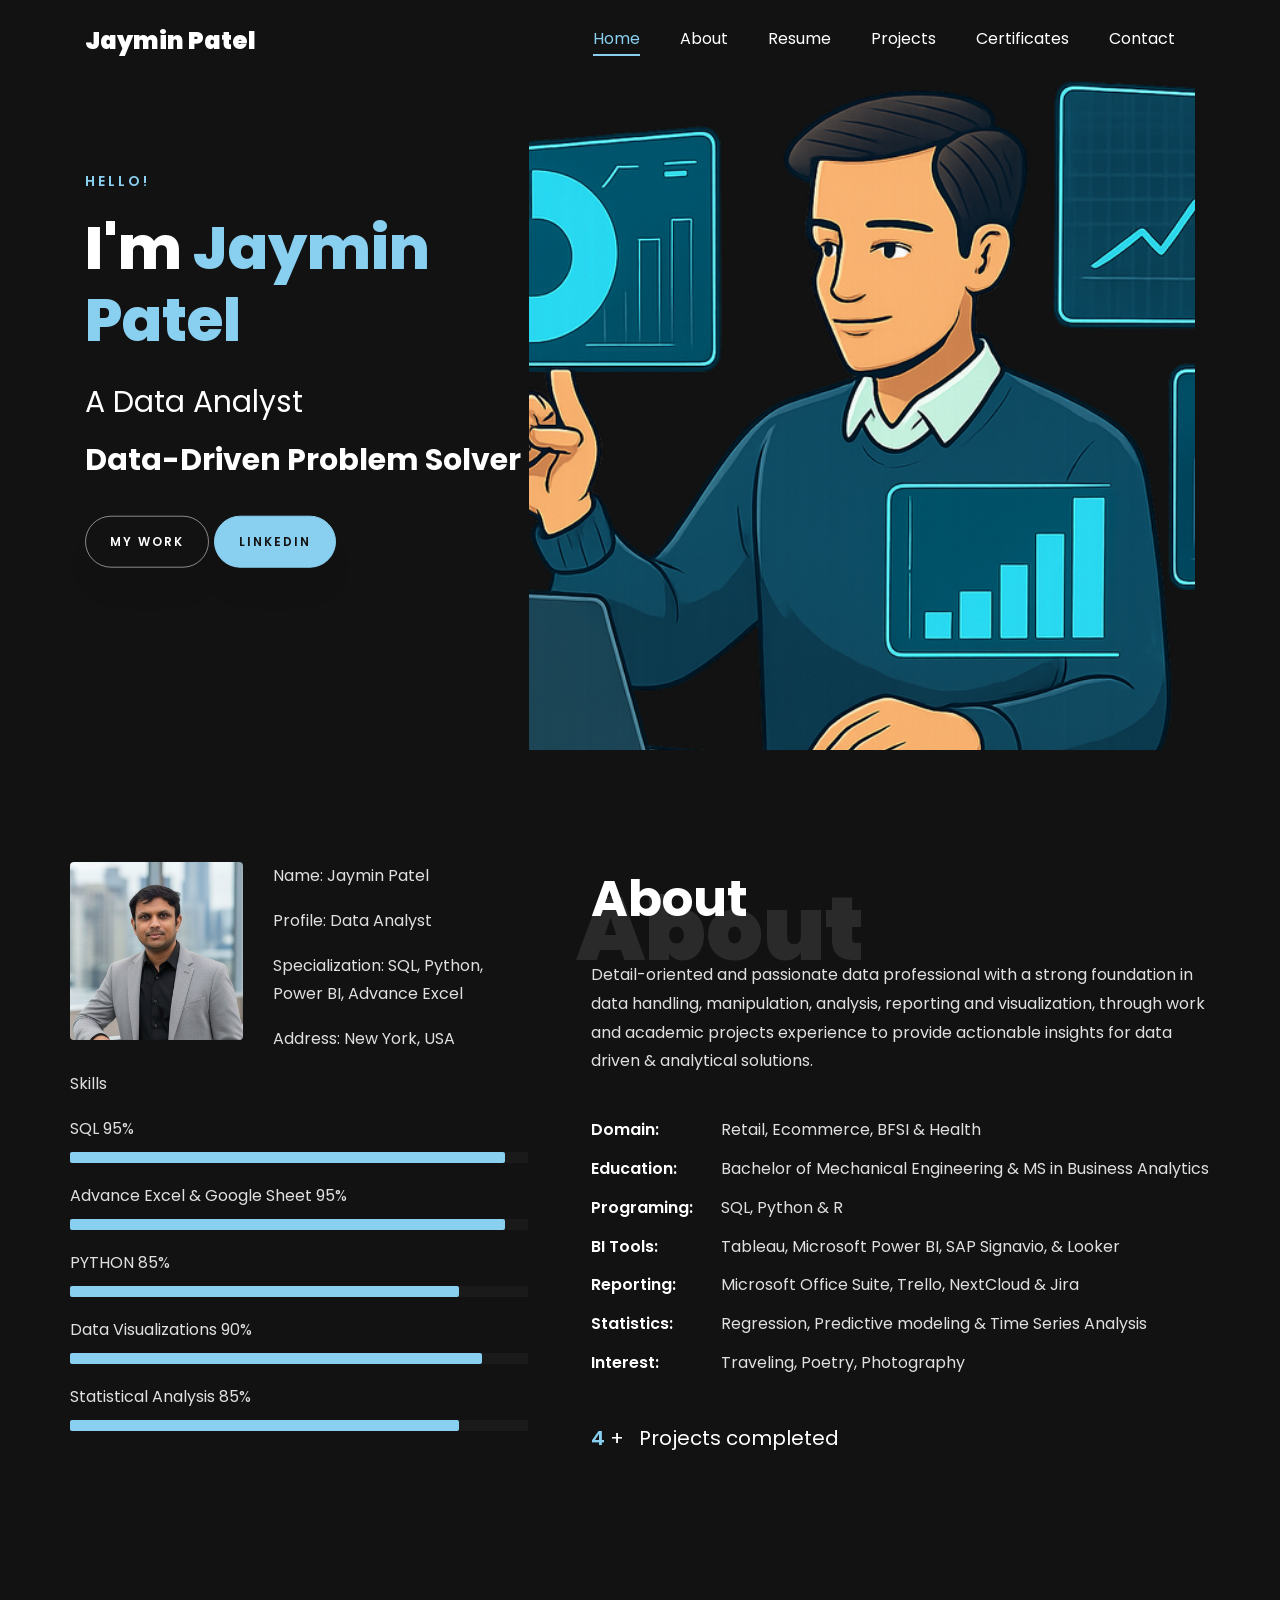
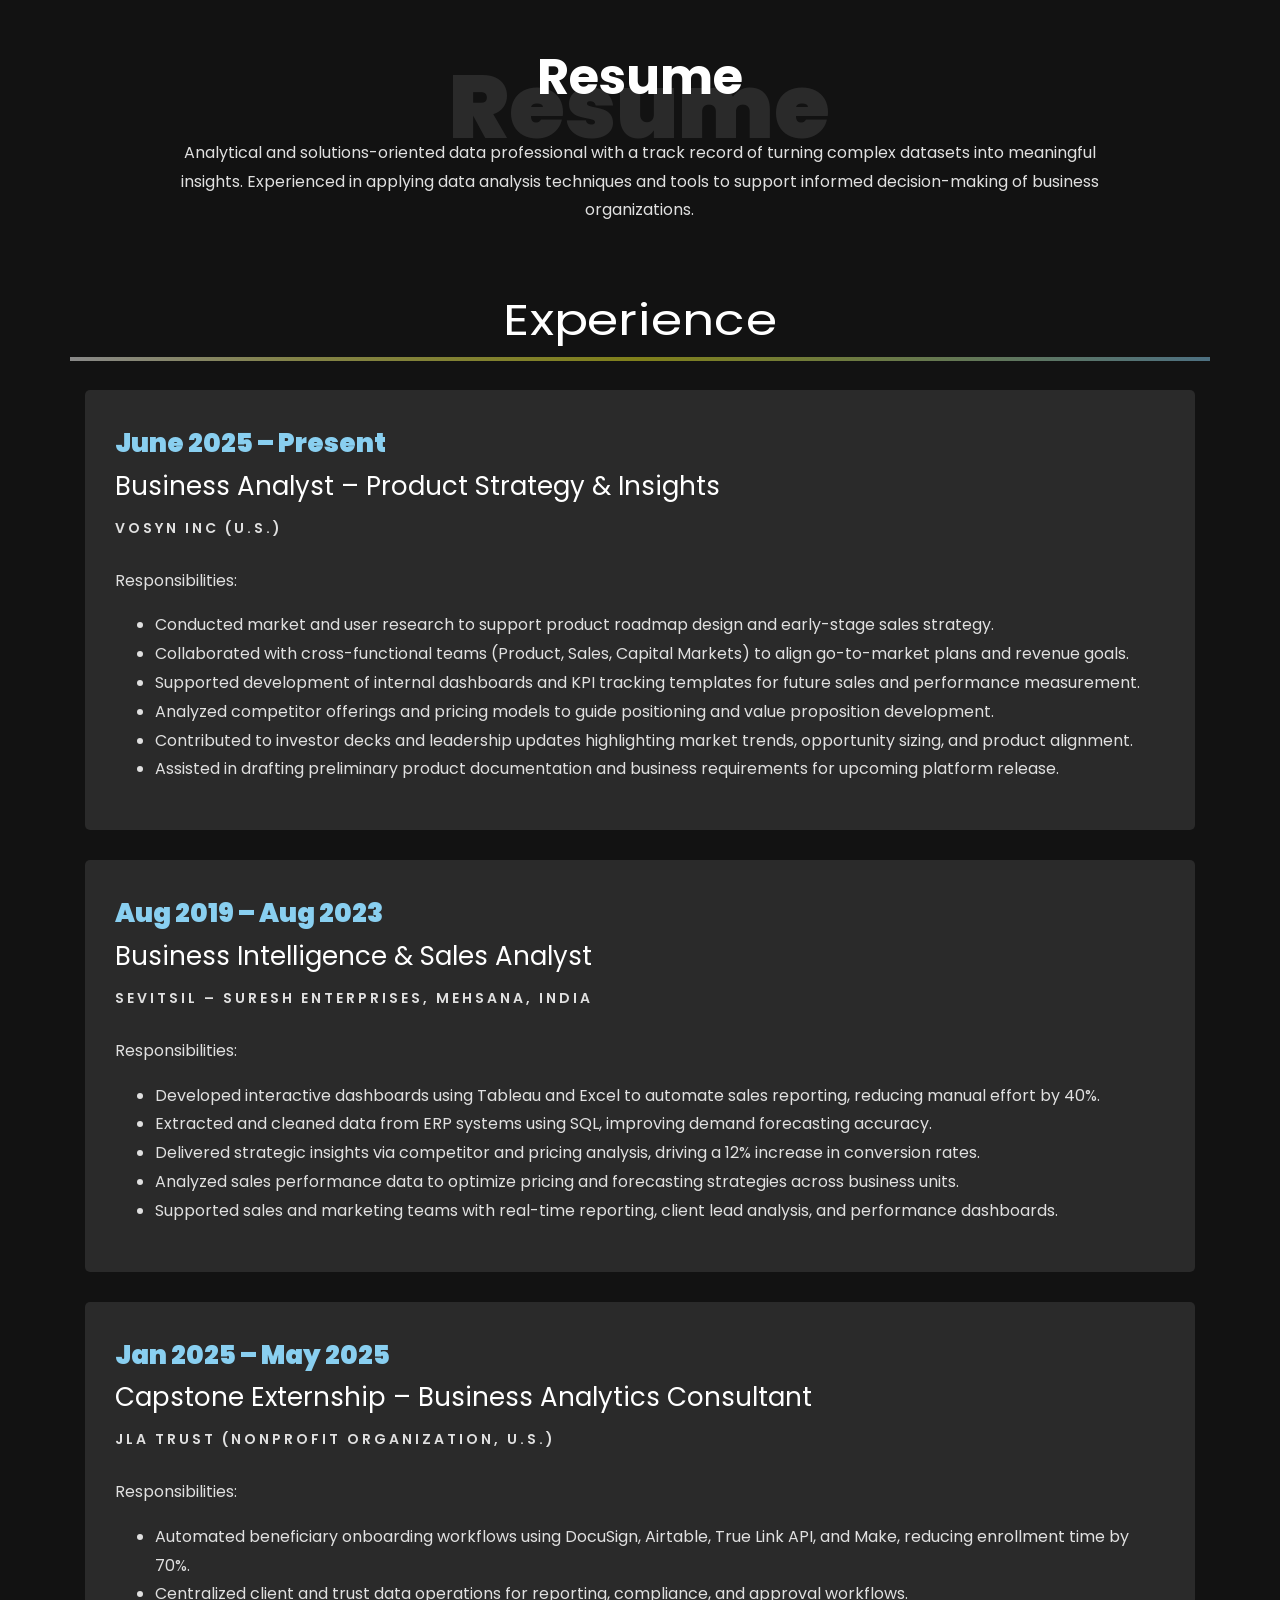
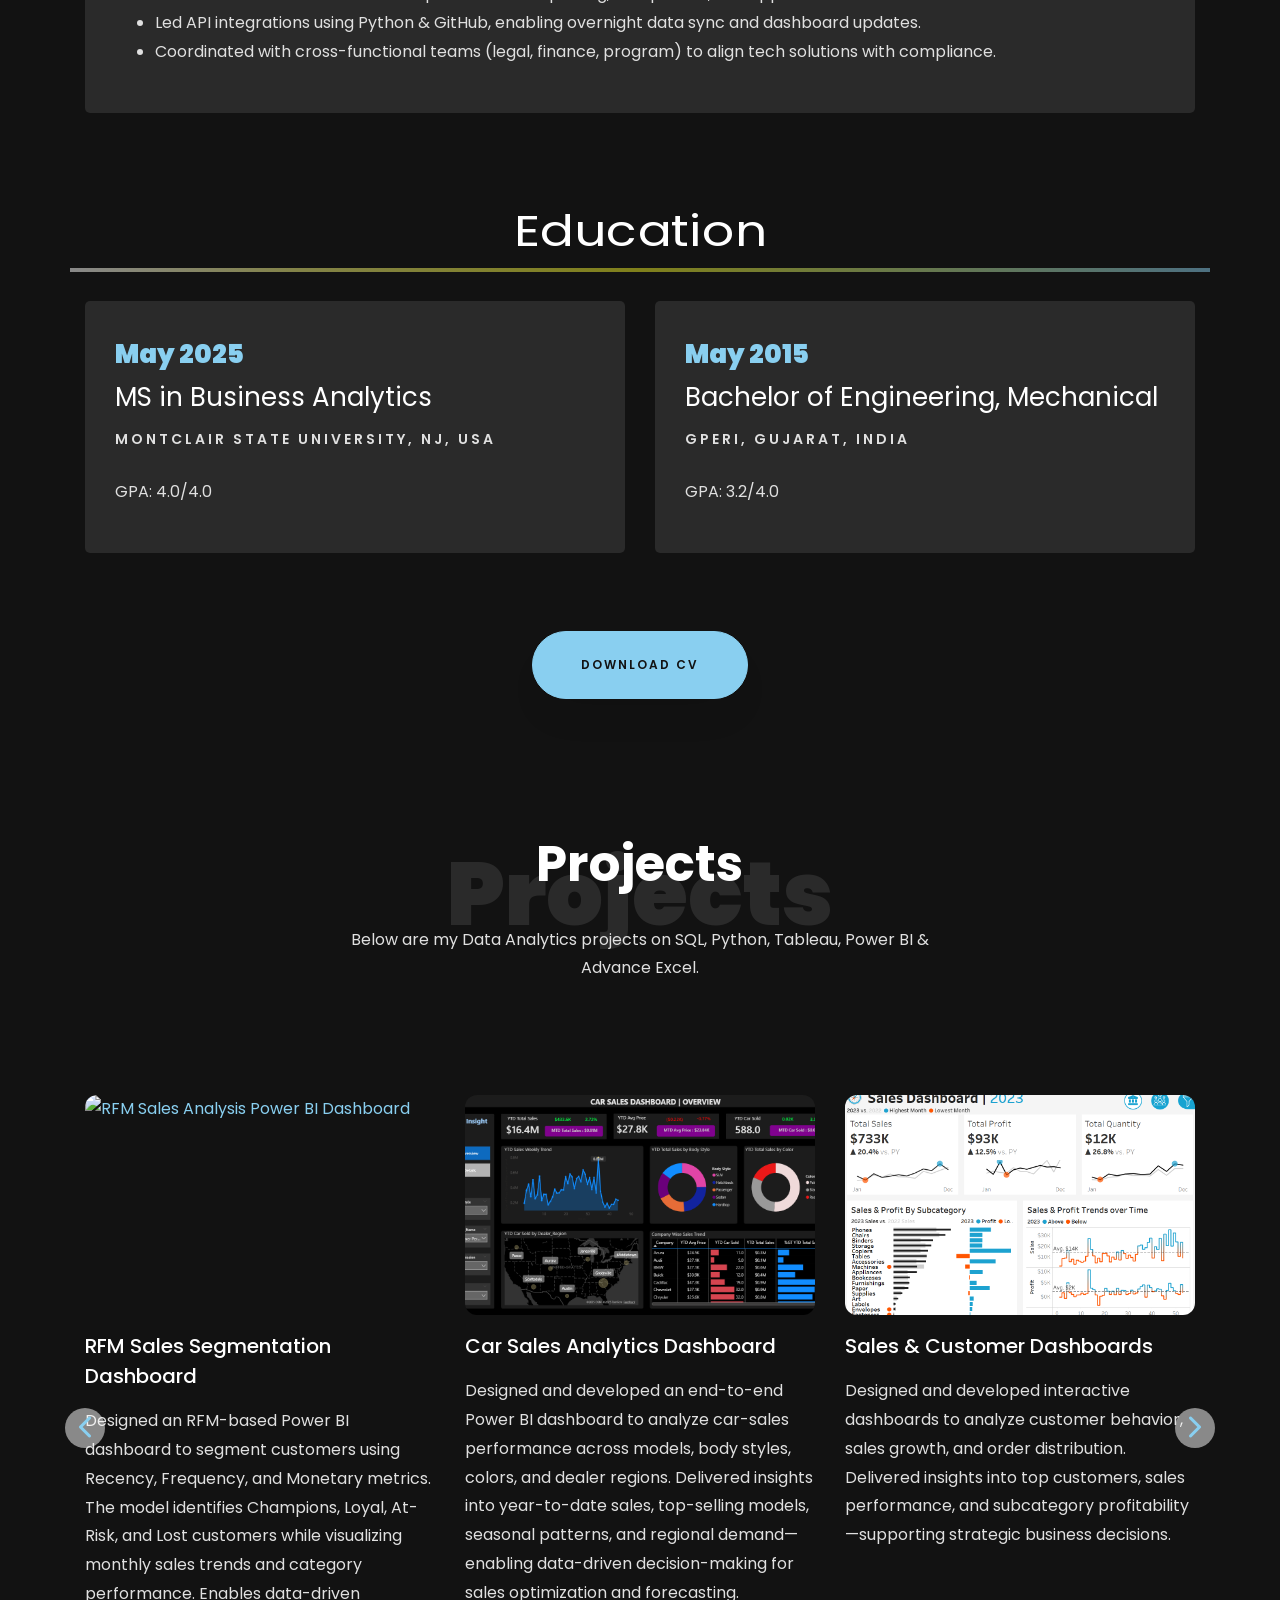
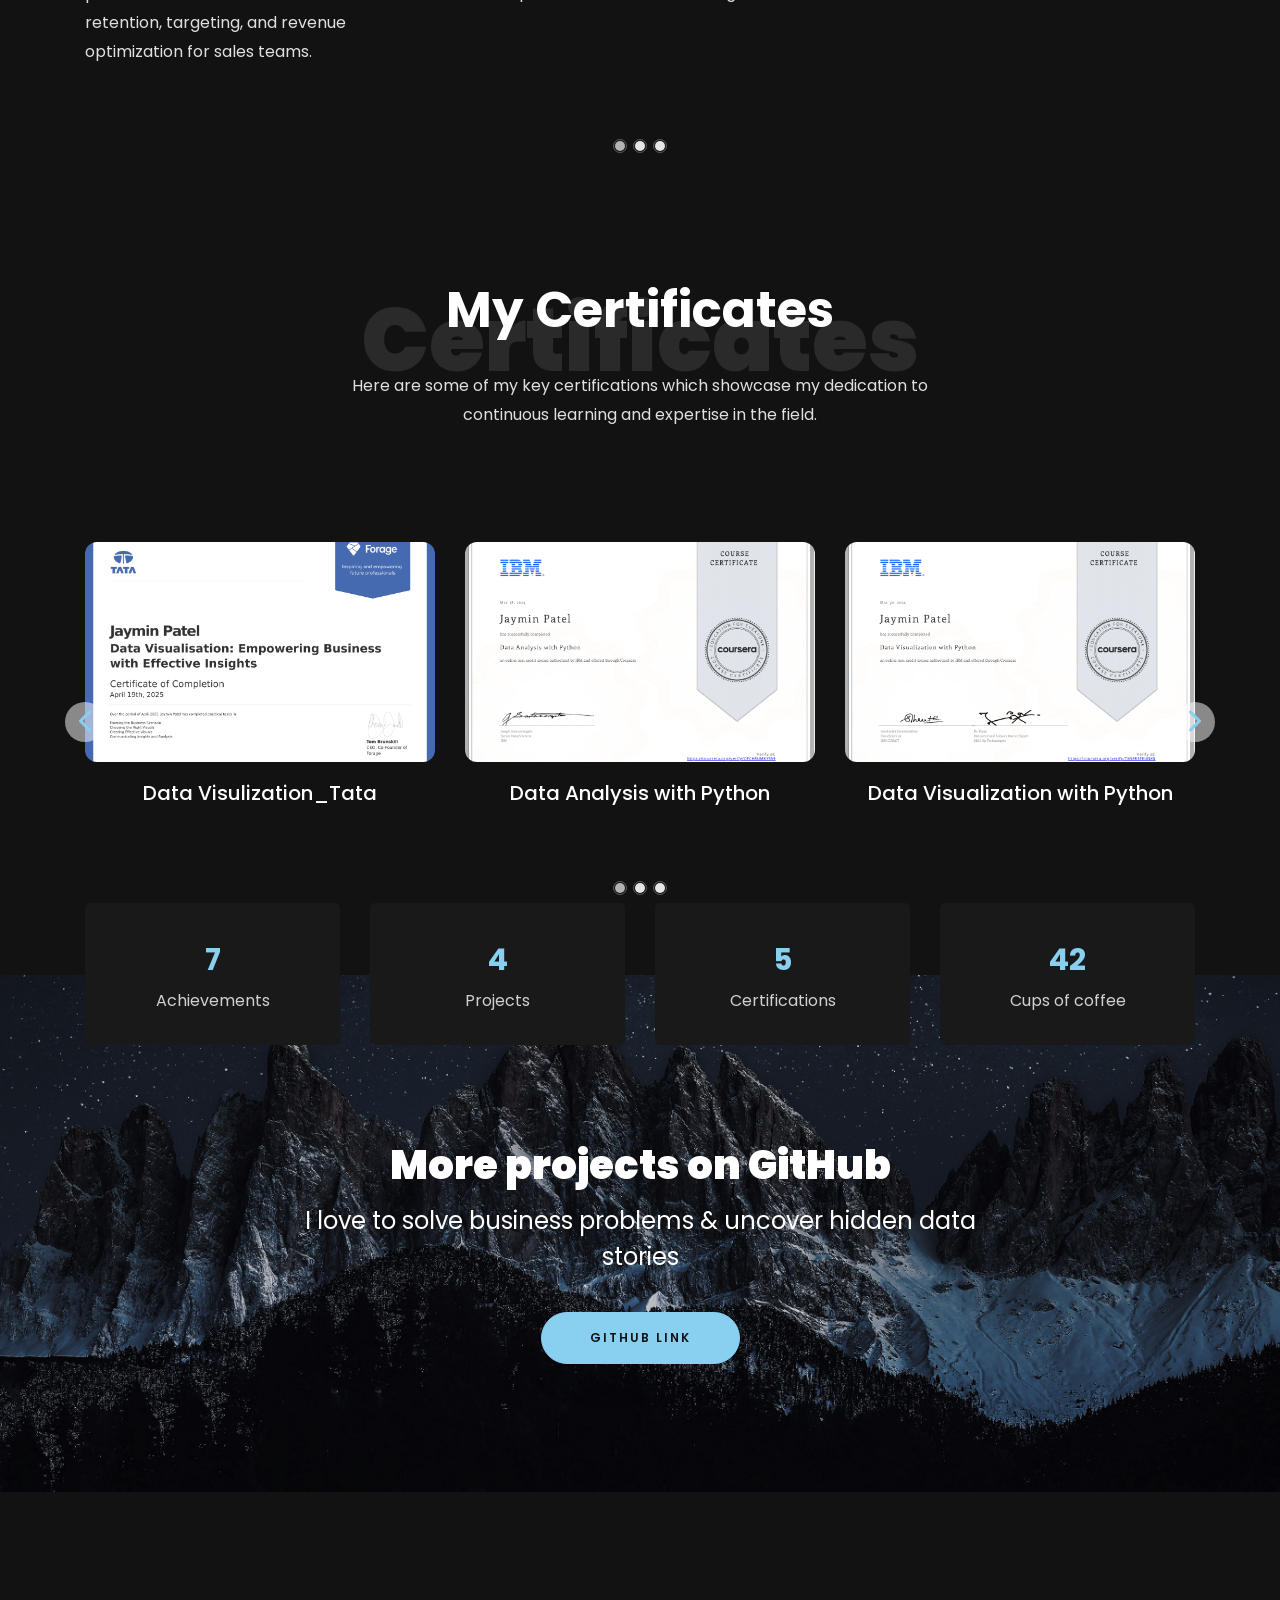
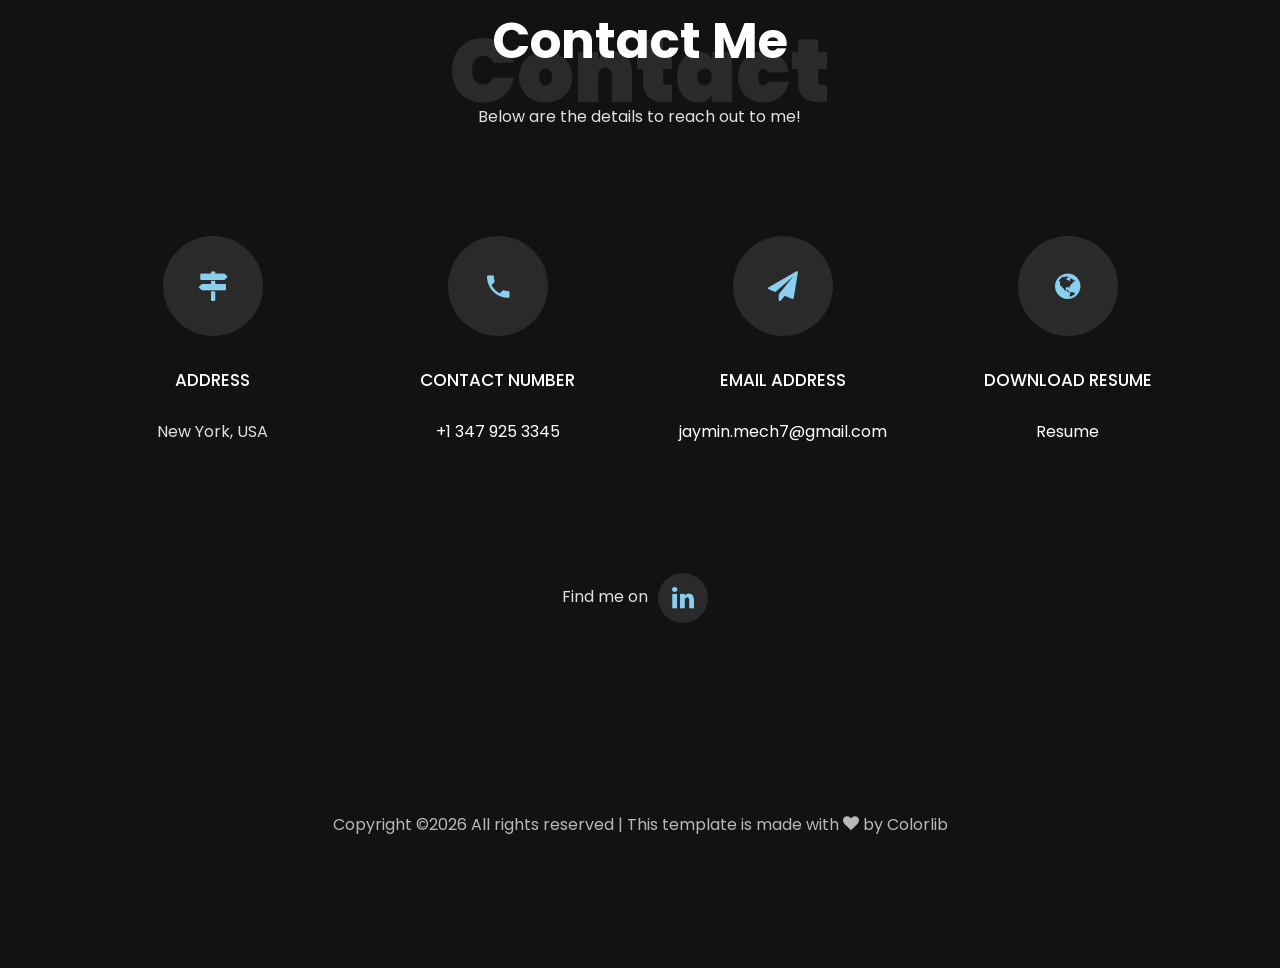
==== commit 5f5104b2: "Update index.html" ====
--- a/index.html
+++ b/index.html
@@ -537,7 +537,40 @@
           <div class="col-md-12"> 
             <div class="owl-carousel project-carousel ftco-animate"> 
 
- <!-- Project Car Sales Power BI -->
+ <!-- Project: RFM Sales Analysis Power BI -->
+
+<div class="item">
+  <div class="blog-entry justify-content-end">
+    <a href="https://github.com/jayminmech7/powerbi-sales-rfm-dashboard" 
+       target="_blank" rel="noopener noreferrer">
+       
+      <img 
+        src="https://raw.githubusercontent.com/jayminmech7/powerbi-sales-rfm-dashboard/main/images/RFM_Analysis_PowerBI.png"
+        alt="RFM Sales Analysis Power BI Dashboard"
+        class="project-image"
+      >
+    </a>
+
+    <div class="text mt-3 float-right d-block">
+      <h3 class="heading">
+        <a href="https://github.com/jayminmech7/powerbi-sales-rfm-dashboard" 
+           target="_blank" rel="noopener noreferrer">
+          RFM Sales Segmentation Dashboard
+        </a>
+      </h3>
+
+      <p>
+        Designed an RFM-based Power BI dashboard to segment customers using Recency, 
+        Frequency, and Monetary metrics. The model identifies Champions, Loyal, 
+        At-Risk, and Lost customers while visualizing monthly sales trends and category performance. 
+        Enables data-driven retention, targeting, and revenue optimization for sales teams.
+      </p>
+    </div>
+  </div>
+</div>
+
+
+               <!-- Project Car Sales Power BI -->
 
                 <div class="item">
                 <div class="blog-entry justify-content-end">
@@ -555,6 +588,7 @@
                   </div>
                 </div>
               </div>
+
 
               <!-- Project Sales Dashboard Tableau -->
 
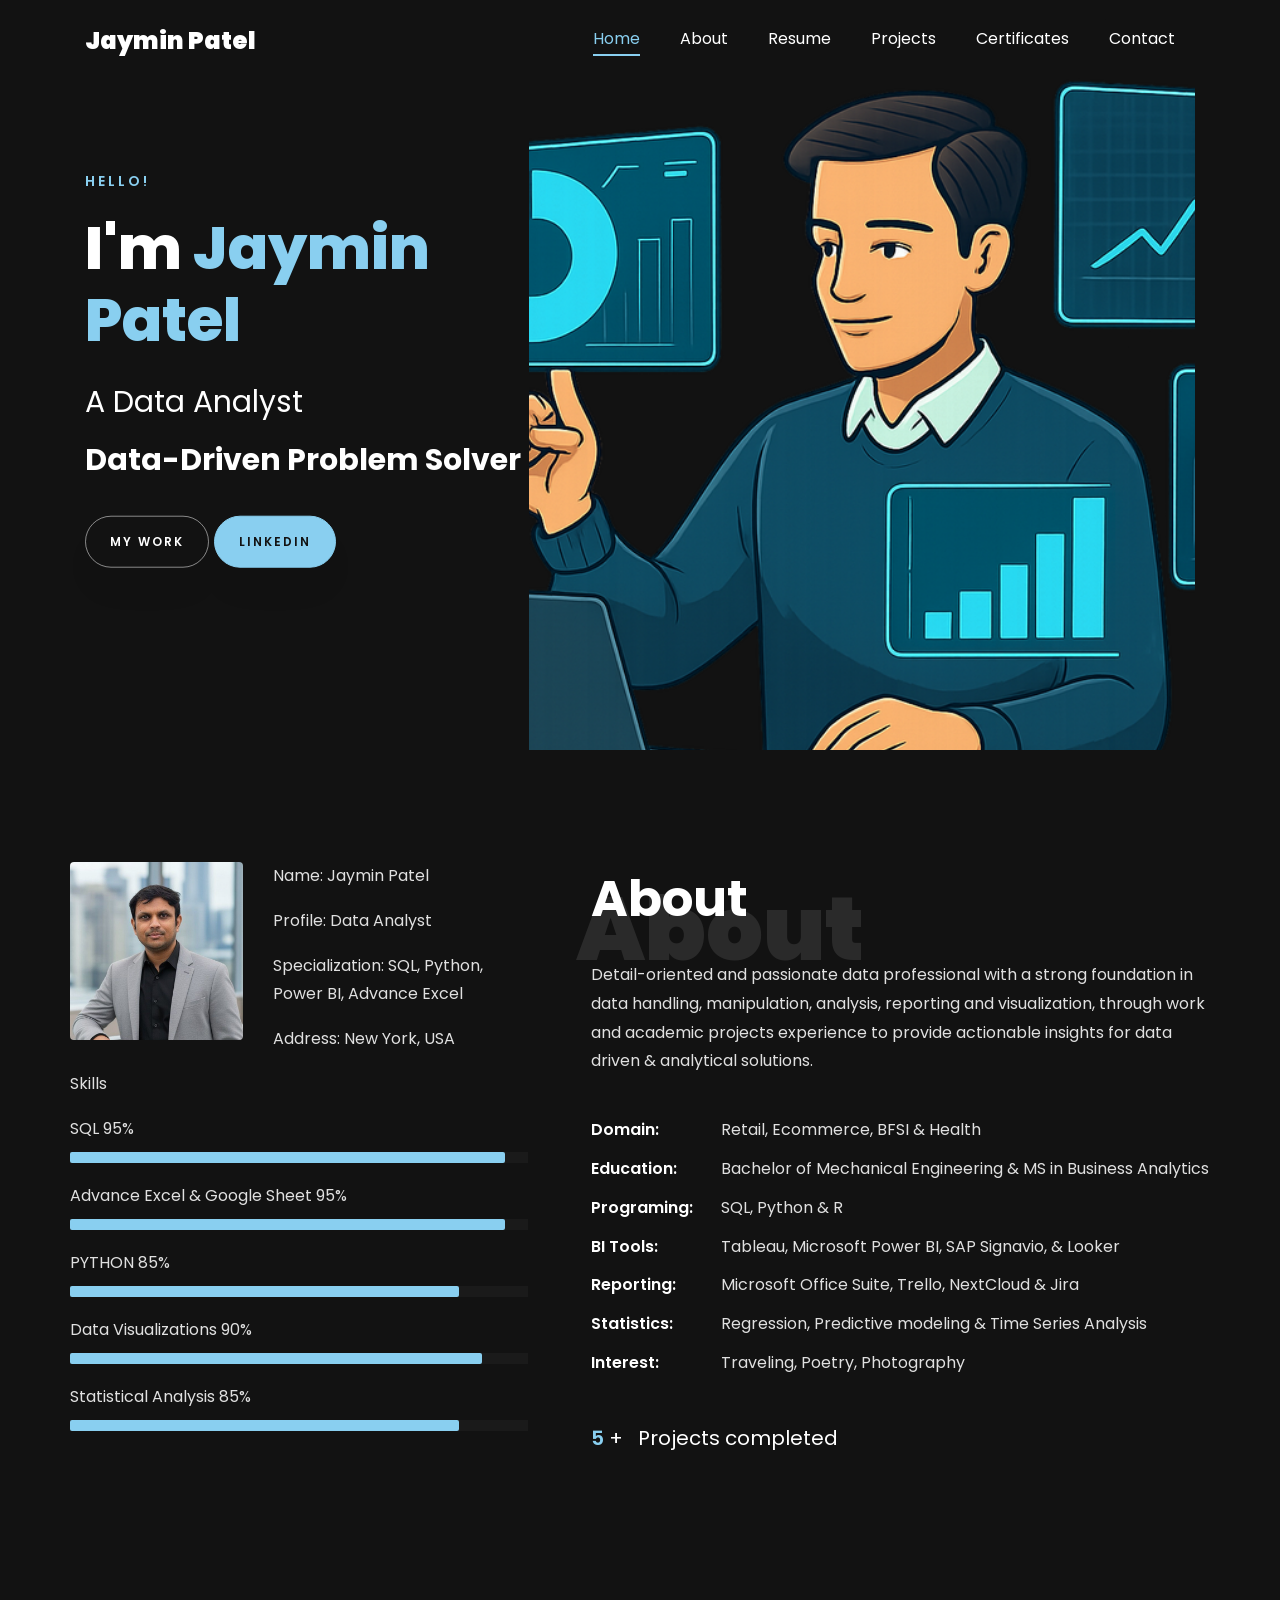
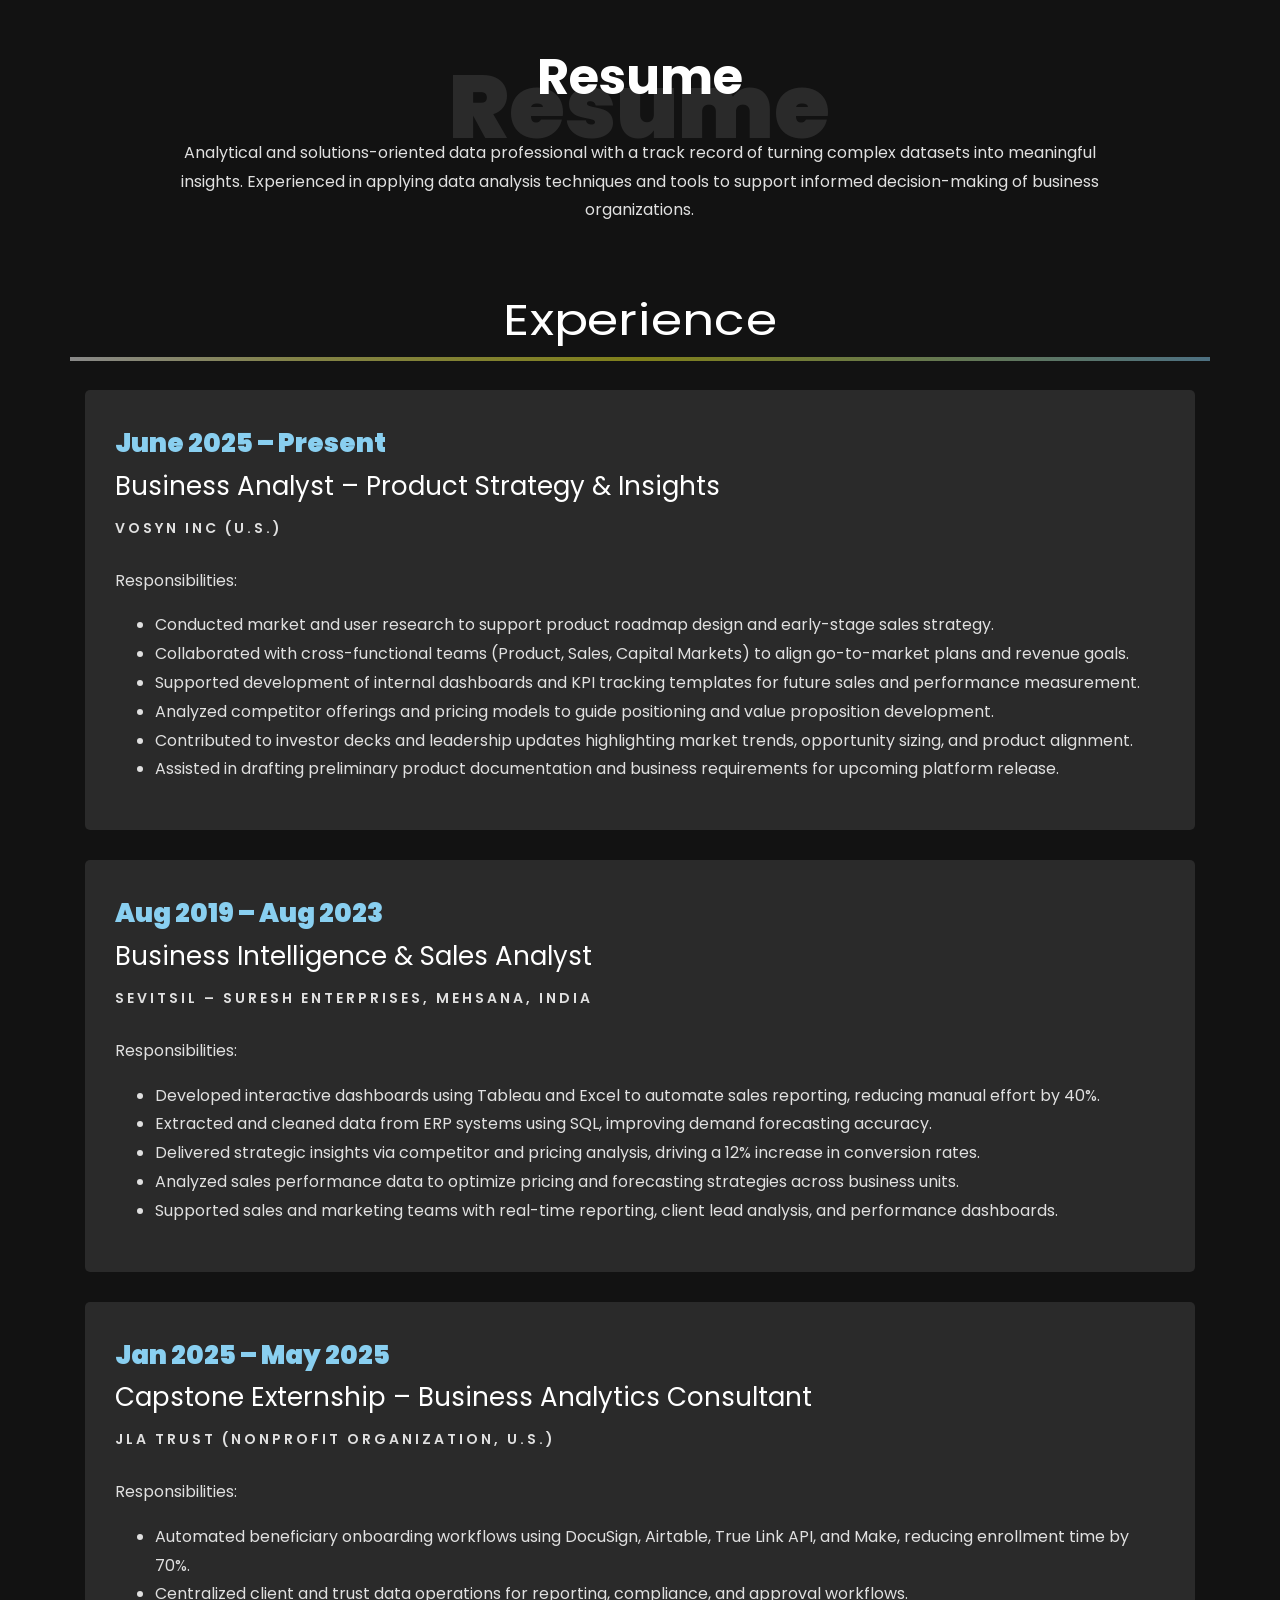
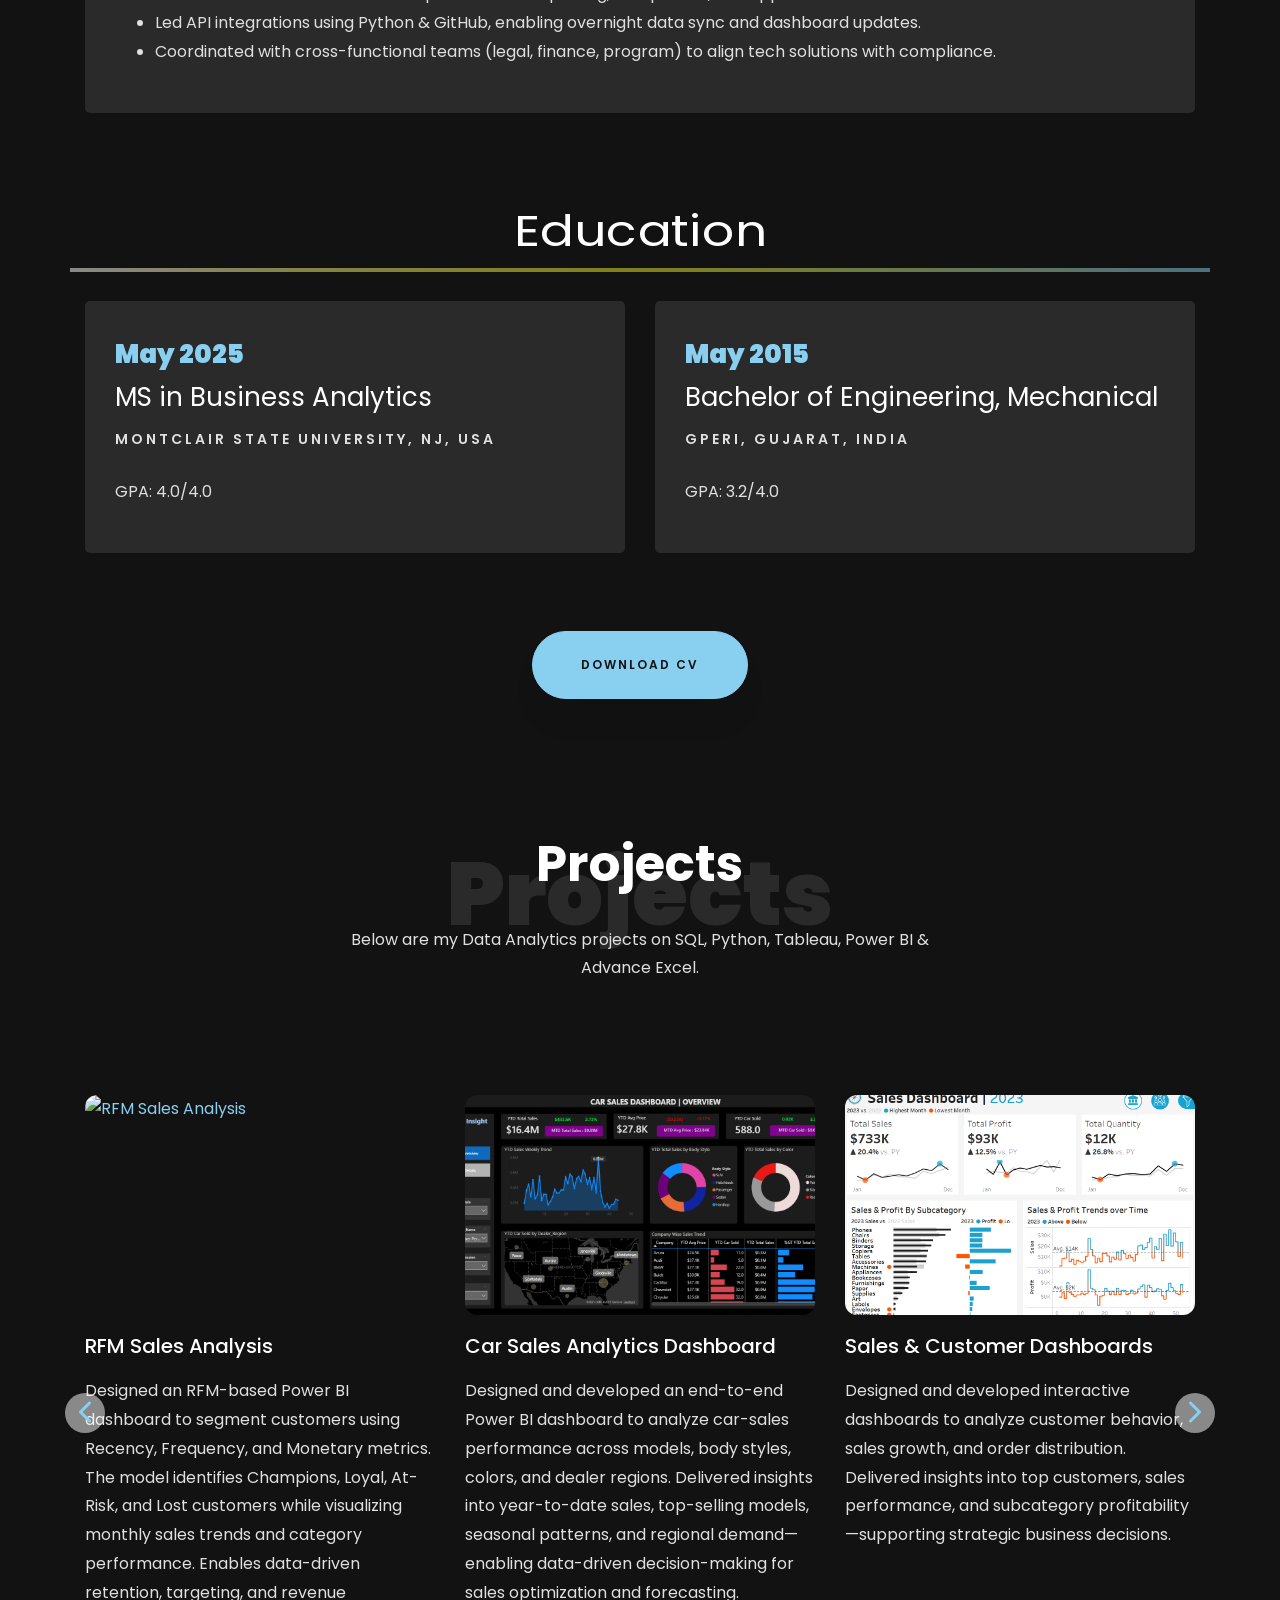
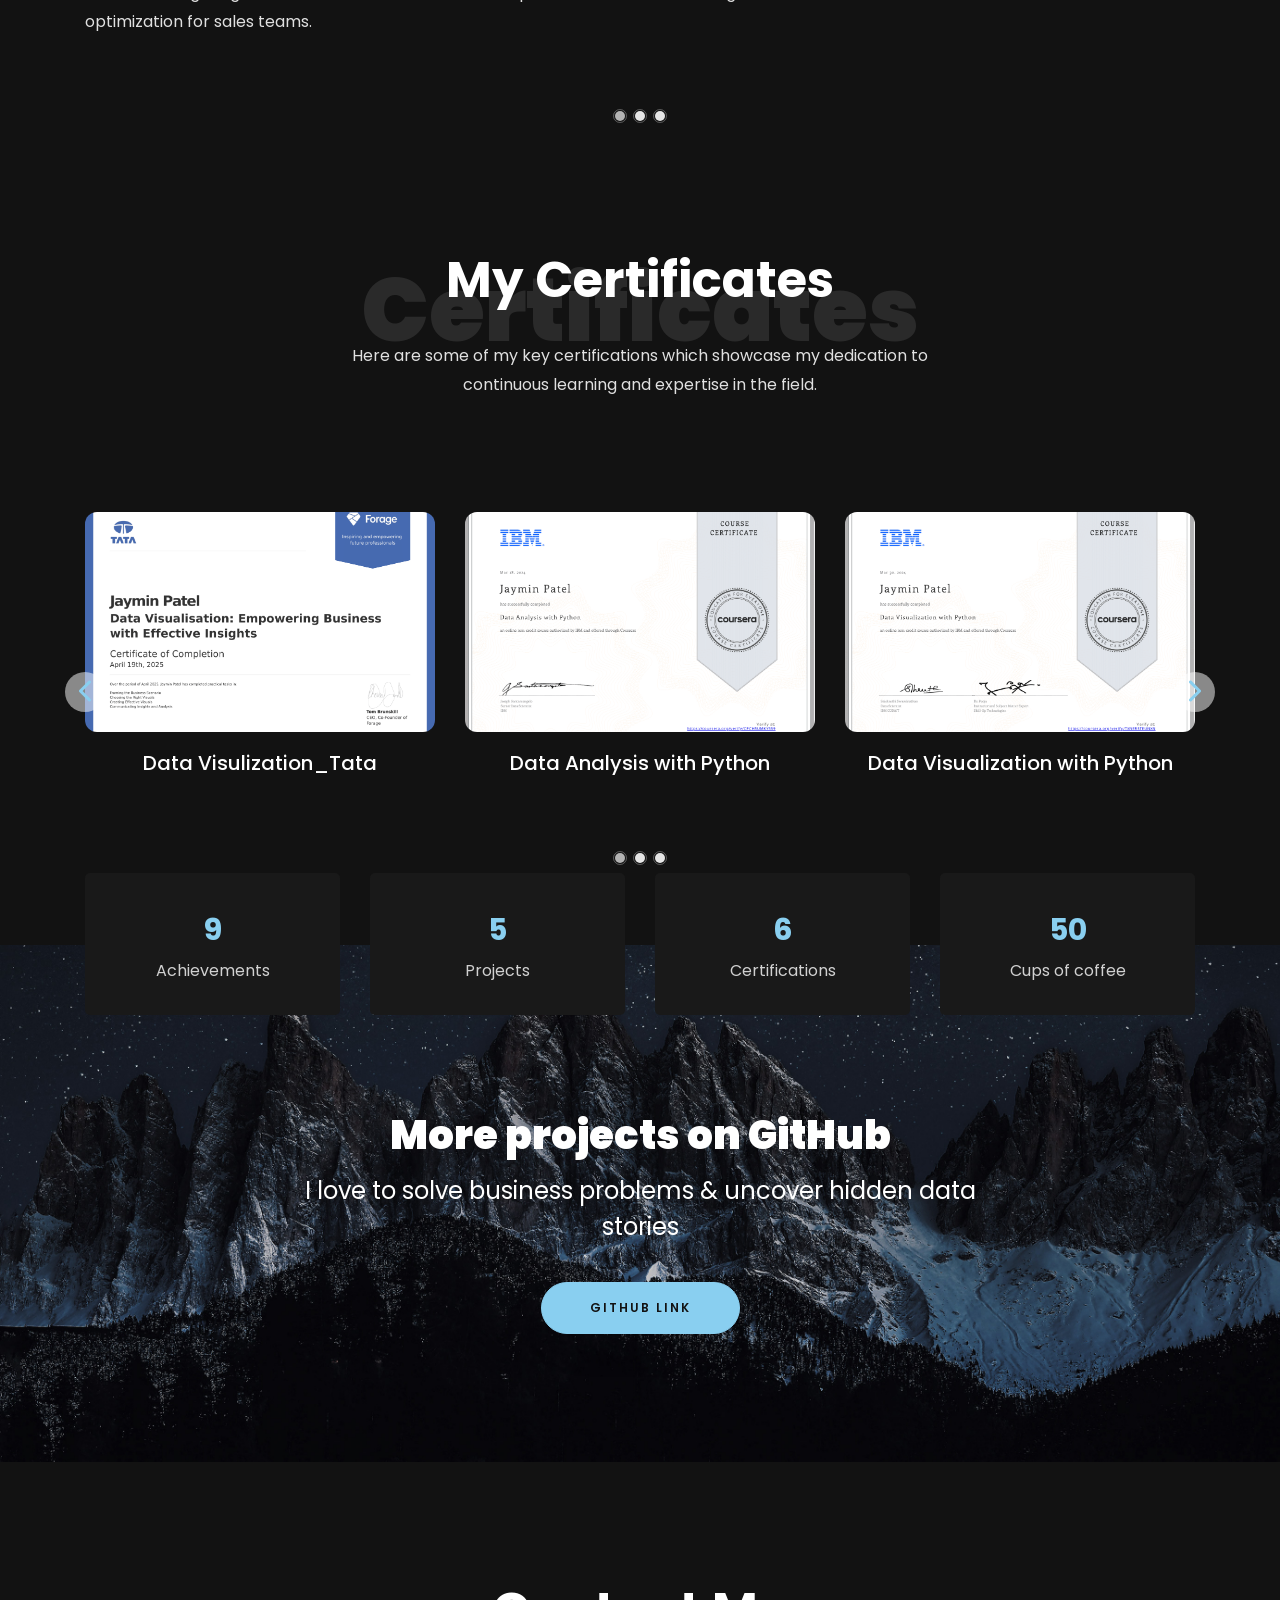
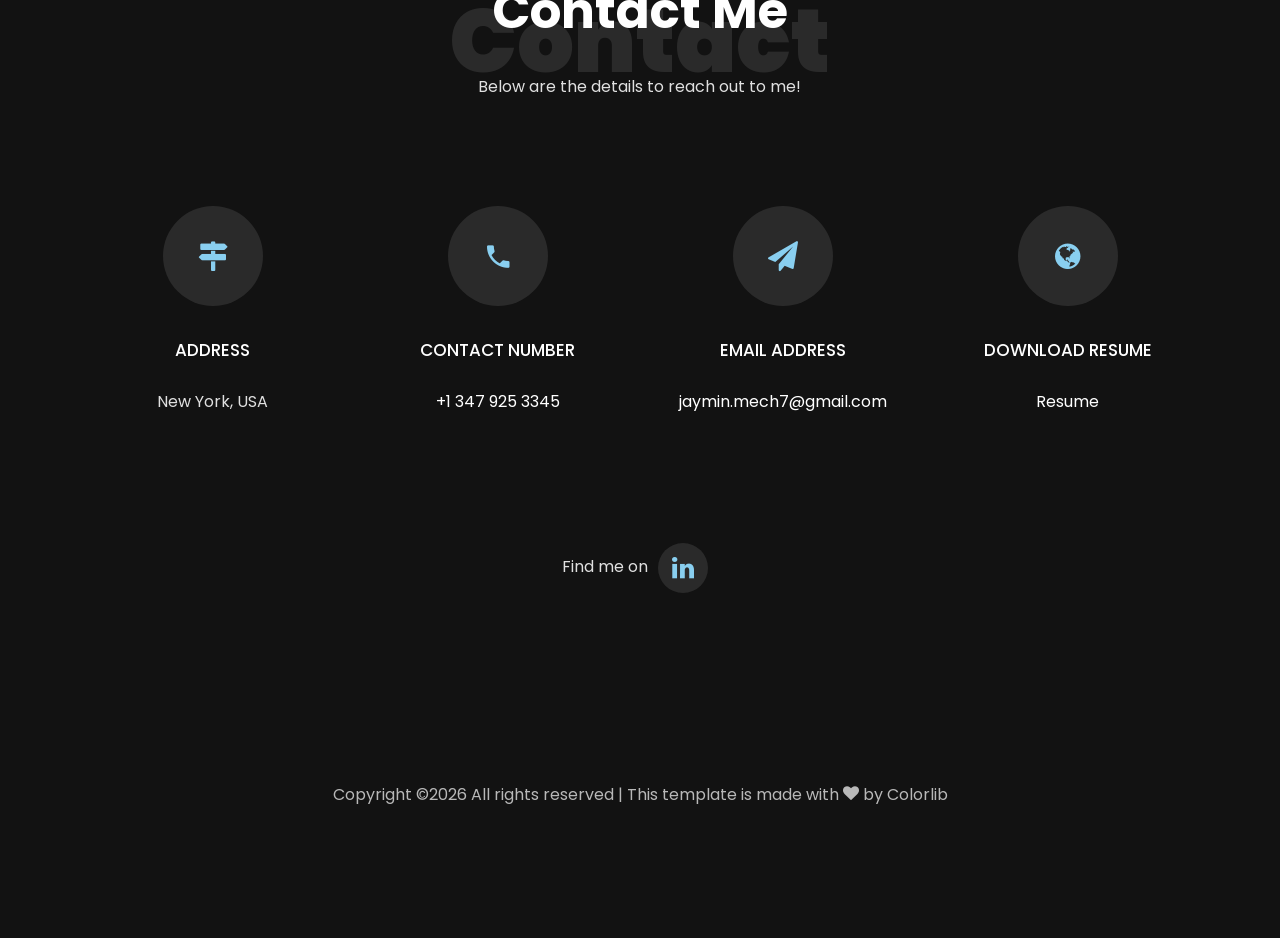
==== commit 8ba57bdb: "Update index.html" ====
--- a/index.html
+++ b/index.html
@@ -546,7 +546,7 @@
        
       <img 
         src="https://raw.githubusercontent.com/jayminmech7/powerbi-sales-rfm-dashboard/main/images/RFM_Analysis_PowerBI.png"
-        alt="RFM Sales Analysis Power BI Dashboard"
+        alt="RFM Sales Analysis"
         class="project-image"
       >
     </a>
@@ -555,7 +555,7 @@
       <h3 class="heading">
         <a href="https://github.com/jayminmech7/powerbi-sales-rfm-dashboard" 
            target="_blank" rel="noopener noreferrer">
-          RFM Sales Segmentation Dashboard
+          RFM Sales Analysis
         </a>
       </h3>
 
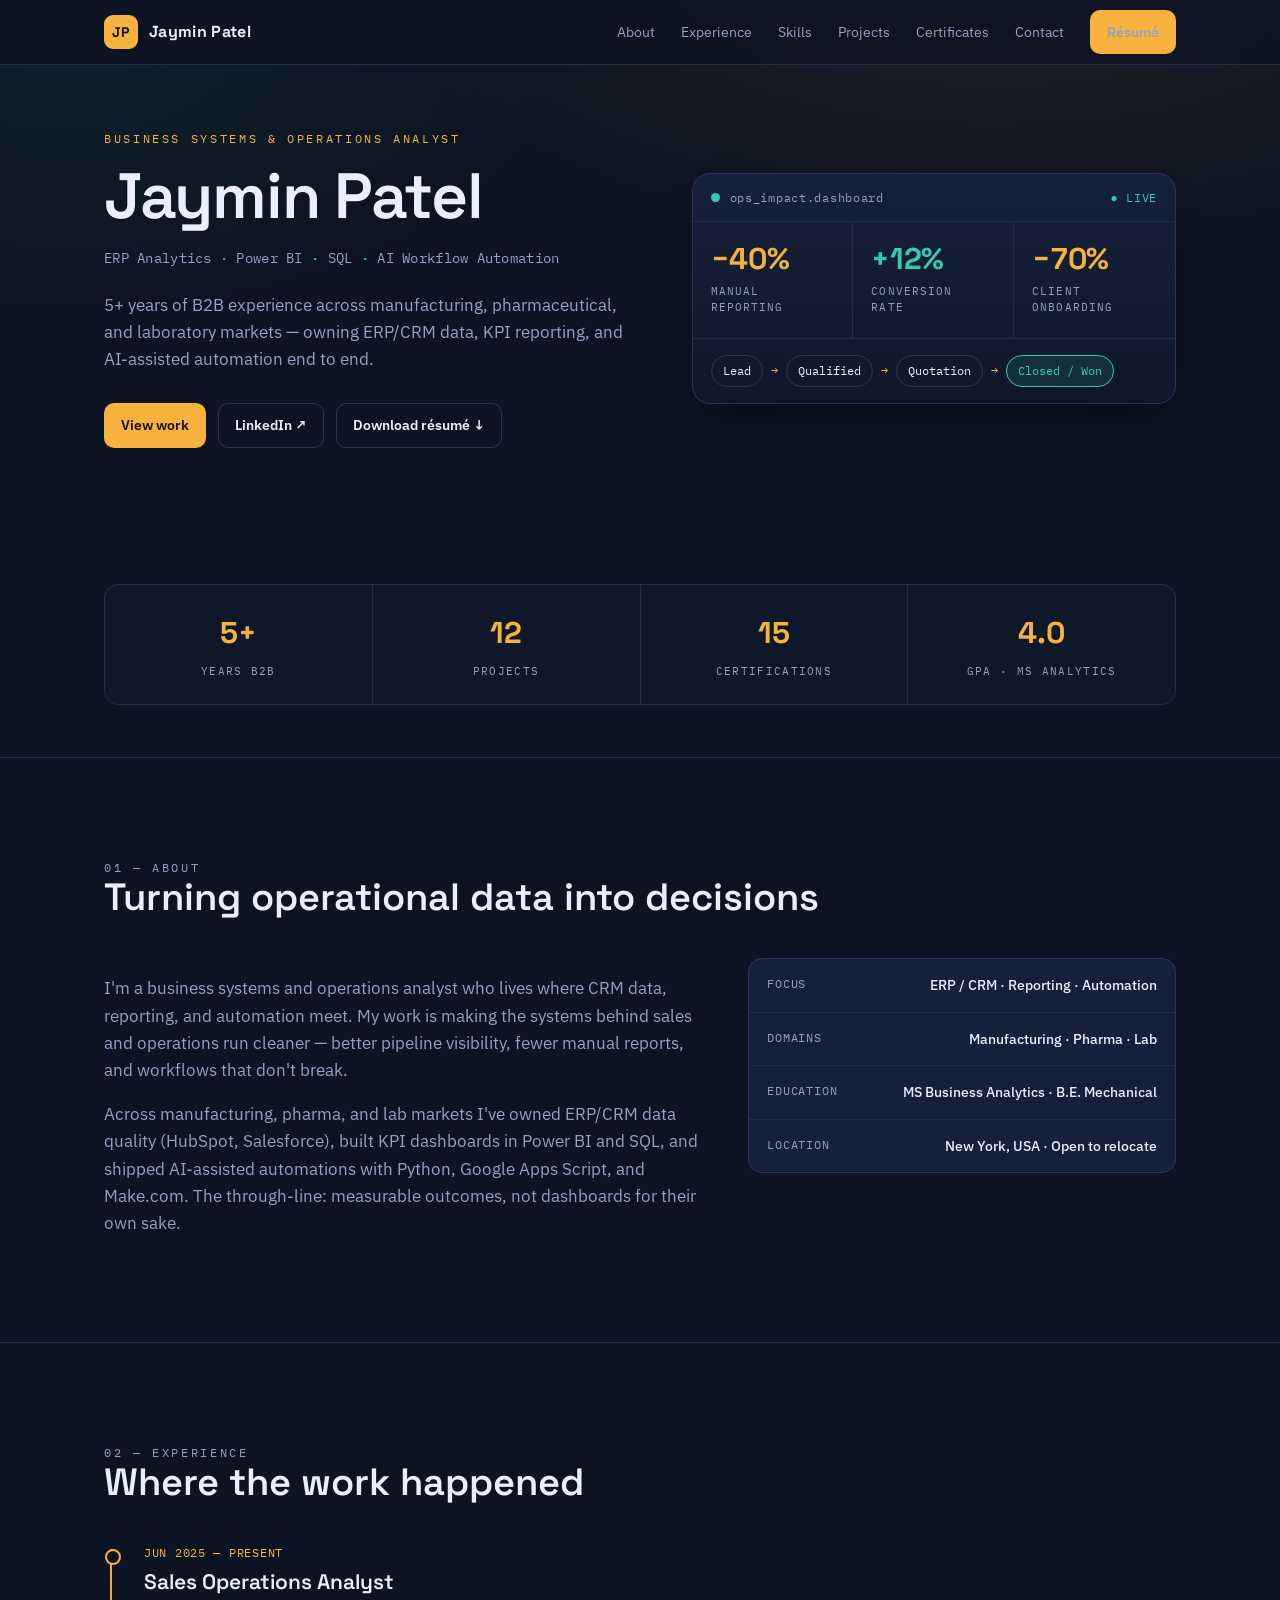
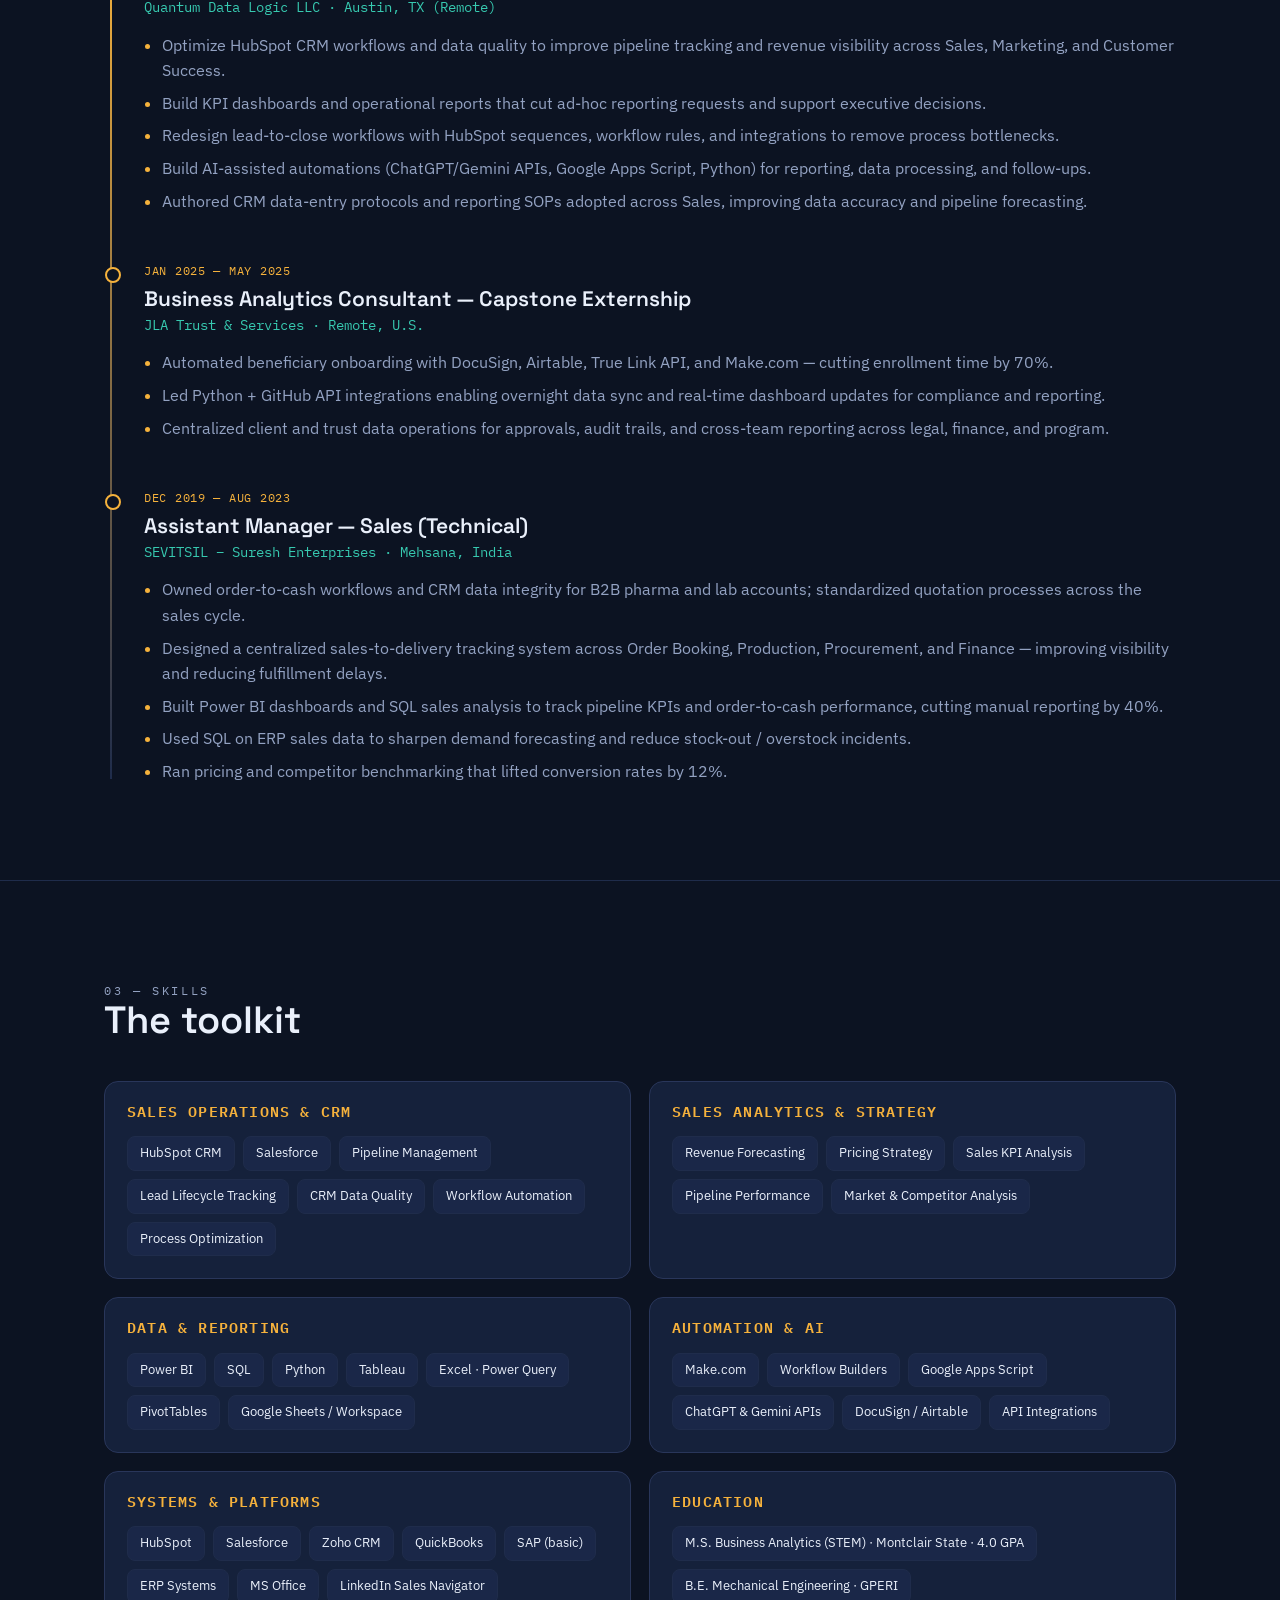
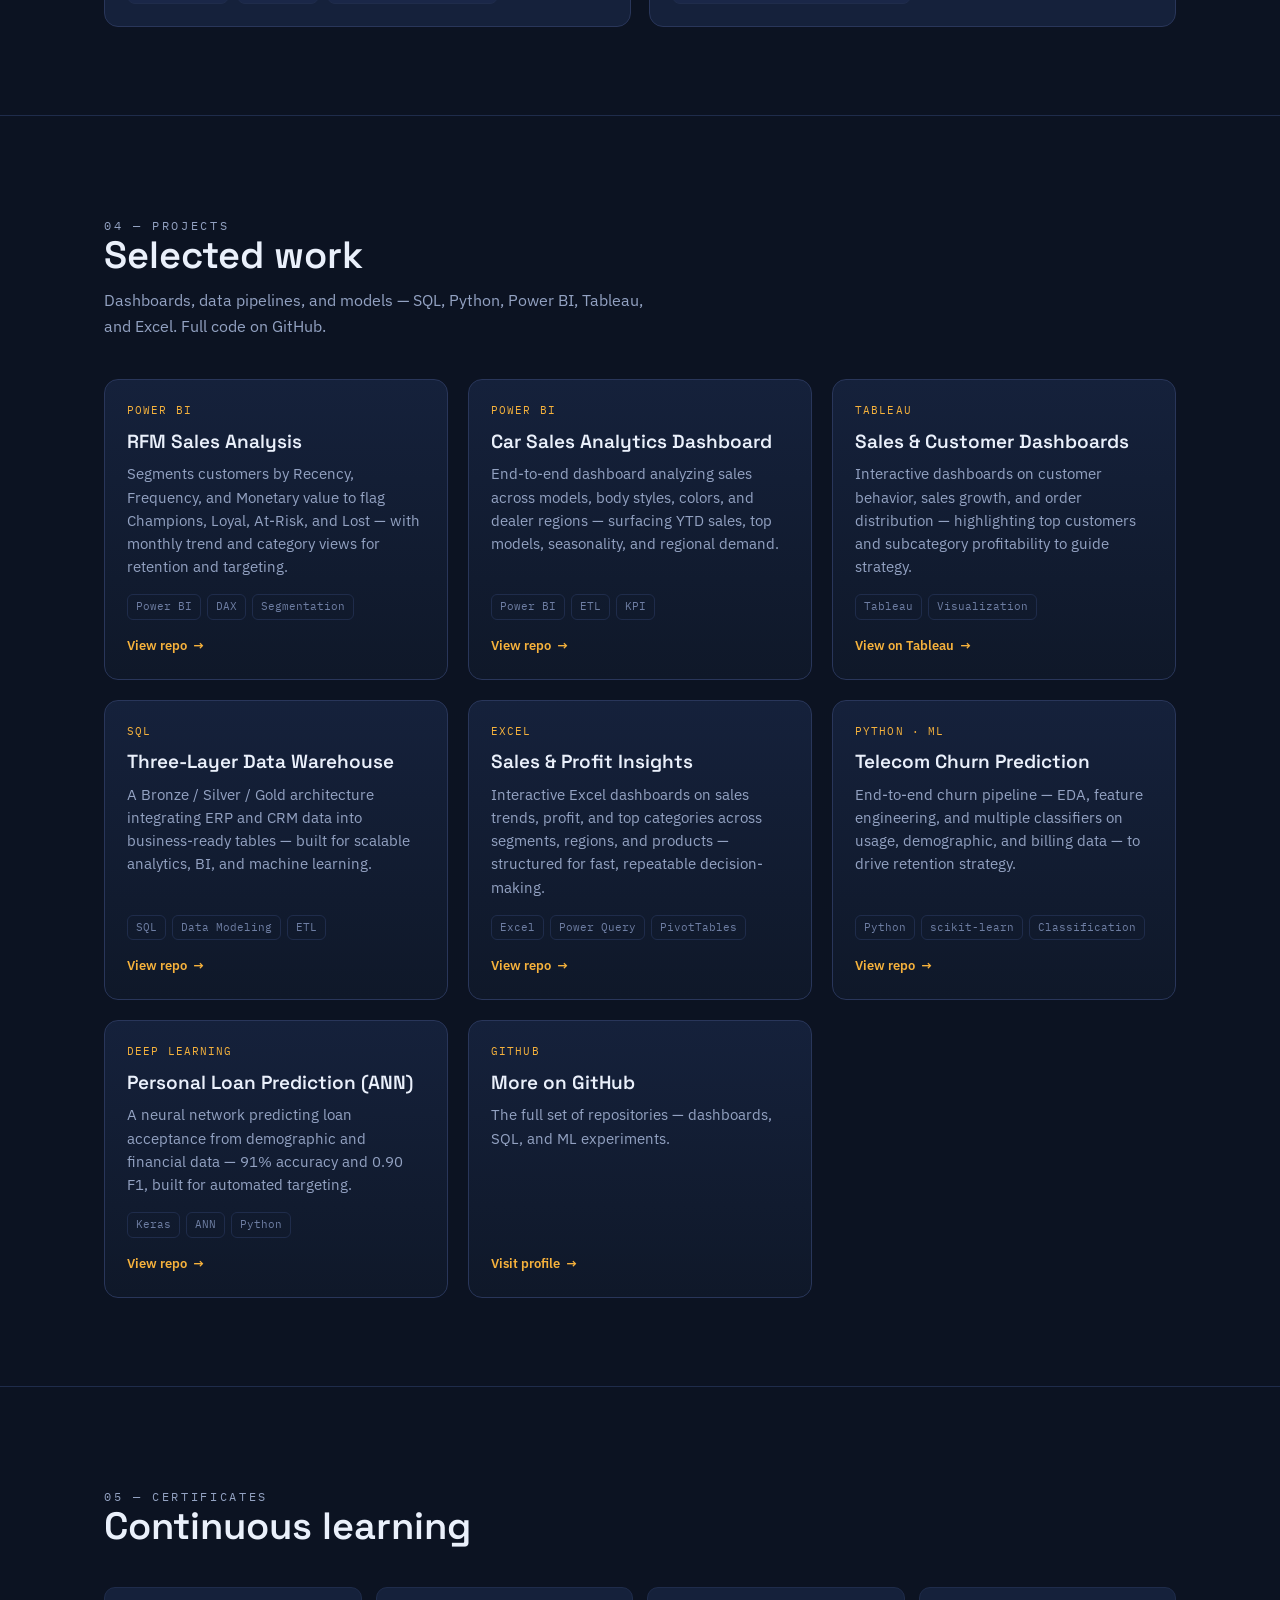
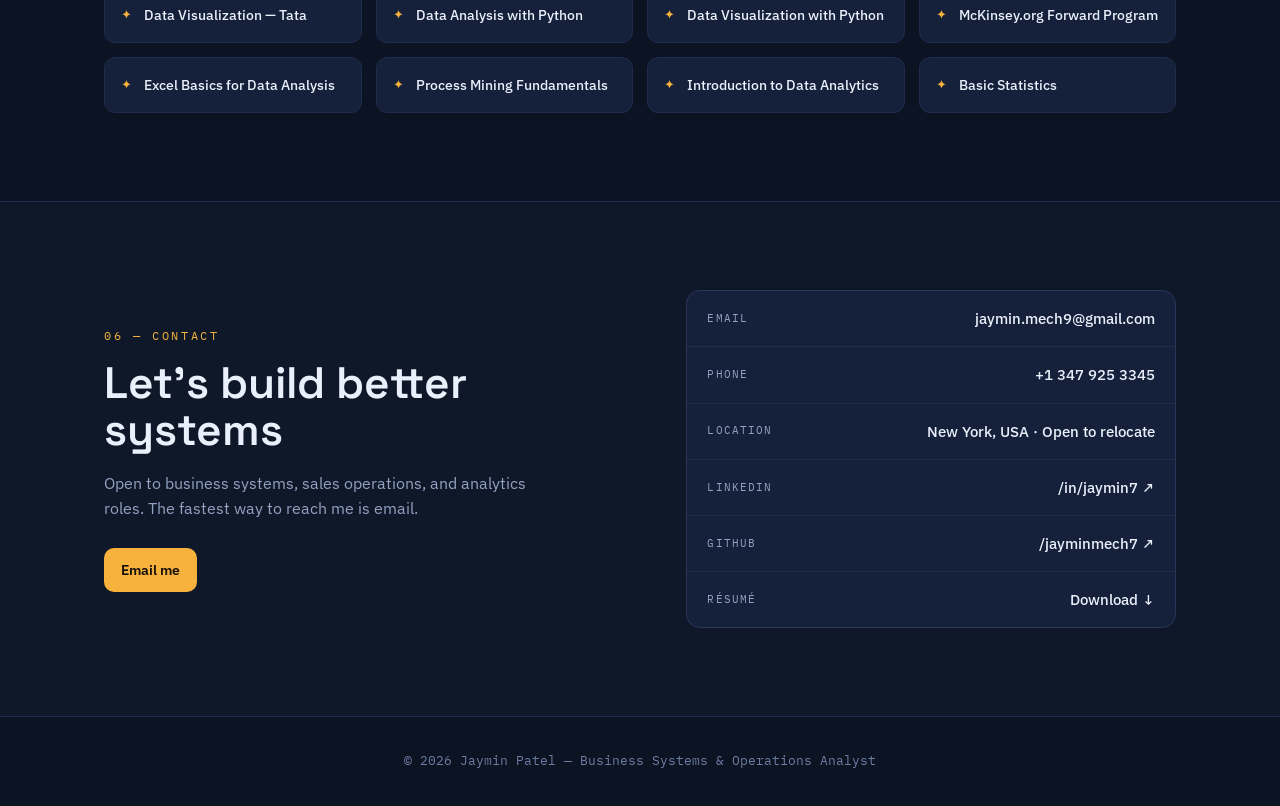
==== commit efe294b8: "Update fmt.Println message from 'Hello' to 'Goodbye'" ====
--- a/index.html
+++ b/index.html
@@ -1,1005 +1,545 @@
 <!DOCTYPE html>
 <html lang="en">
-  <head>
-    <title>Jaymin Portfolio</title>
-    <meta charset="utf-8">
-    <meta name="viewport" content="width=device-width, initial-scale=1, shrink-to-fit=no">
-    
-    <link href="https://fonts.googleapis.com/css?family=Poppins:100,200,300,400,500,600,700,800,900" rel="stylesheet">
-
-    <link rel="stylesheet" href="css/open-iconic-bootstrap.min.css">
-    <link rel="stylesheet" href="css/animate.css">
-    
-    <link rel="stylesheet" href="css/owl.carousel.min.css">
-    <link rel="stylesheet" href="css/owl.theme.default.min.css">
-    <link rel="stylesheet" href="css/magnific-popup.css">
-
-    <link rel="stylesheet" href="css/aos.css">
-
-    <link rel="stylesheet" href="css/ionicons.min.css">
-    
-    <link rel="stylesheet" href="css/flaticon.css">
-    <link rel="stylesheet" href="css/icomoon.css">
-    <link rel="stylesheet" href="css/style.css">
-
-
-
+<head>
+<meta charset="utf-8">
+<meta name="viewport" content="width=device-width, initial-scale=1">
+<title>Jaymin Patel — Business Systems &amp; Operations Analyst</title>
+<meta name="description" content="Jaymin Patel — Business Systems & Operations Analyst. ERP/CRM data, KPI dashboards (Power BI, SQL), and AI workflow automation.">
+<link rel="preconnect" href="https://fonts.googleapis.com">
+<link rel="preconnect" href="https://fonts.gstatic.com" crossorigin>
+<link href="https://fonts.googleapis.com/css2?family=Space+Grotesk:wght@400;500;600;700&family=IBM+Plex+Sans:wght@400;500;600;700&family=IBM+Plex+Mono:wght@400;500;600&display=swap" rel="stylesheet">
 <style>
-
-/*======================================
-//--//-->   ABOUT
-======================================*/
-
-.about-mf .box-shadow-full {
-  padding-top: 4rem;
-  padding-bottom: 4rem;
+:root{
+  --ink:#0C1322; --ink-2:#0F1829; --panel:#15213B; --panel-2:#1A2748;
+  --line:#29365A; --line-soft:#1F2C4B;
+  --text:#EAF0FB; --muted:#93A2C2; --muted-2:#6E7EA3;
+  --accent:#F6B23C; --accent-press:#FFC661; --accent-soft:rgba(246,178,60,.12);
+  --teal:#37C9B0; --teal-soft:rgba(55,201,176,.12);
+  --sans:'IBM Plex Sans',system-ui,sans-serif;
+  --disp:'Space Grotesk',system-ui,sans-serif;
+  --mono:'IBM Plex Mono',ui-monospace,monospace;
+  --maxw:1120px; --radius:14px;
+  --shadow:0 18px 40px -22px rgba(0,0,0,.7);
 }
-
-.about-mf .about-img {
-  margin-bottom: 2rem;
+*{box-sizing:border-box}
+html{scroll-behavior:smooth}
+@media (prefers-reduced-motion:reduce){html{scroll-behavior:auto}}
+body{
+  margin:0; background:var(--ink); color:var(--text);
+  font-family:var(--sans); font-size:16px; line-height:1.6;
+  -webkit-font-smoothing:antialiased;
+  background-image:
+    radial-gradient(1100px 520px at 78% -8%, rgba(246,178,60,.10), transparent 60%),
+    radial-gradient(900px 500px at 6% 4%, rgba(55,201,176,.07), transparent 55%);
+  background-attachment:fixed;
 }
-
-.about-mf .about-img img {
-  margin-left: 10px;
+a{color:inherit;text-decoration:none}
+img{max-width:100%}
+h1,h2,h3{font-family:var(--disp);font-weight:600;line-height:1.08;margin:0}
+:focus-visible{outline:2px solid var(--accent);outline-offset:3px;border-radius:6px}
+
+.wrap{max-width:var(--maxw);margin:0 auto;padding:0 24px}
+.eyebrow{font-family:var(--mono);font-size:12px;letter-spacing:.22em;text-transform:uppercase;color:var(--accent);margin:0 0 14px}
+.muted{color:var(--muted)}
+.mono{font-family:var(--mono)}
+
+/* ---------- NAV ---------- */
+.nav{position:sticky;top:0;z-index:50;backdrop-filter:blur(10px);
+  background:rgba(12,19,34,.78);border-bottom:1px solid var(--line-soft)}
+.nav .wrap{display:flex;align-items:center;justify-content:space-between;height:64px}
+.brand{display:flex;align-items:center;gap:11px;font-family:var(--disp);font-weight:700;letter-spacing:.02em}
+.mono-badge{width:34px;height:34px;border-radius:9px;display:grid;place-items:center;
+  background:var(--accent);color:#161007;font-family:var(--disp);font-weight:700;font-size:14px}
+.navlinks{display:flex;align-items:center;gap:26px}
+.navlinks a{font-size:14px;color:var(--muted);transition:color .2s}
+.navlinks a:hover{color:var(--text)}
+.btn{display:inline-flex;align-items:center;gap:8px;font-weight:600;font-size:14px;
+  padding:10px 16px;border-radius:10px;border:1px solid transparent;transition:.2s;cursor:pointer}
+.btn-solid{background:var(--accent);color:#161007}
+.btn-solid:hover{background:var(--accent-press);transform:translateY(-1px)}
+.btn-ghost{border-color:var(--line);color:var(--text);background:transparent}
+.btn-ghost:hover{border-color:var(--accent);color:var(--accent)}
+.navtoggle{display:none;background:none;border:1px solid var(--line);border-radius:9px;color:var(--text);
+  width:42px;height:38px;font-size:18px;cursor:pointer}
+
+/* ---------- SECTION ---------- */
+section{padding:88px 0;border-top:1px solid var(--line-soft)}
+section:first-of-type{border-top:none}
+.sec-head{margin-bottom:40px}
+.sec-head h2{font-size:clamp(26px,4vw,38px)}
+.sec-head p{color:var(--muted);max-width:56ch;margin:12px 0 0}
+
+/* ---------- HERO ---------- */
+.hero{padding:64px 0 84px;border-top:none}
+.hero-grid{display:grid;grid-template-columns:1.05fr .95fr;gap:52px;align-items:center}
+.hero h1{font-size:clamp(38px,6vw,64px);letter-spacing:-.02em;margin:6px 0 0}
+.hero .role{font-family:var(--mono);color:var(--muted);font-size:14px;margin-top:16px;letter-spacing:.02em}
+.hero .role b{color:var(--teal);font-weight:500}
+.hero .lede{margin:22px 0 30px;color:var(--muted);max-width:52ch;font-size:17px}
+.hero-cta{display:flex;flex-wrap:wrap;gap:12px}
+
+/* console */
+.console{background:linear-gradient(180deg,var(--panel),var(--ink-2));
+  border:1px solid var(--line);border-radius:18px;box-shadow:var(--shadow);overflow:hidden}
+.console-top{display:flex;align-items:center;gap:10px;padding:14px 18px;border-bottom:1px solid var(--line-soft);
+  font-family:var(--mono);font-size:12px;color:var(--muted);letter-spacing:.06em}
+.dot{width:9px;height:9px;border-radius:50%;background:var(--teal);box-shadow:0 0 0 0 rgba(55,201,176,.55);animation:pulse 2.4s infinite}
+@keyframes pulse{0%{box-shadow:0 0 0 0 rgba(55,201,176,.5)}70%{box-shadow:0 0 0 8px rgba(55,201,176,0)}100%{box-shadow:0 0 0 0 rgba(55,201,176,0)}}
+@media (prefers-reduced-motion:reduce){.dot{animation:none}}
+.console-top .live{margin-left:auto;color:var(--teal)}
+.kpis{display:grid;grid-template-columns:repeat(3,1fr)}
+.kpi{padding:22px 18px;border-right:1px solid var(--line-soft)}
+.kpi:last-child{border-right:none}
+.kpi .val{font-family:var(--disp);font-weight:700;font-size:30px;line-height:1;letter-spacing:-.01em}
+.kpi .val.down{color:var(--accent)} .kpi .val.up{color:var(--teal)}
+.kpi .lab{font-family:var(--mono);font-size:11px;color:var(--muted);text-transform:uppercase;letter-spacing:.1em;margin-top:9px;line-height:1.5}
+.pipeline{display:flex;align-items:center;gap:8px;padding:16px 18px;border-top:1px solid var(--line-soft);
+  font-family:var(--mono);font-size:11.5px;color:var(--muted);overflow-x:auto}
+.node{padding:6px 11px;border:1px solid var(--line);border-radius:20px;white-space:nowrap;color:var(--text)}
+.node.win{border-color:var(--teal);color:var(--teal);background:var(--teal-soft)}
+.arrow{color:var(--accent)}
+
+/* ---------- STAT BAR ---------- */
+.stats{display:grid;grid-template-columns:repeat(4,1fr);gap:1px;background:var(--line-soft);
+  border:1px solid var(--line-soft);border-radius:var(--radius);overflow:hidden}
+.stat{background:var(--ink-2);padding:24px 20px;text-align:center}
+.stat .n{font-family:var(--disp);font-weight:700;font-size:30px;color:var(--accent)}
+.stat .l{font-family:var(--mono);font-size:11px;text-transform:uppercase;letter-spacing:.12em;color:var(--muted);margin-top:6px}
+
+/* ---------- ABOUT ---------- */
+.about-grid{display:grid;grid-template-columns:1.4fr 1fr;gap:44px}
+.about-grid p{color:var(--muted);font-size:17px}
+.about-grid p+p{margin-top:16px}
+.facts{border:1px solid var(--line);border-radius:var(--radius);background:var(--panel);overflow:hidden;align-self:start}
+.fact{display:flex;justify-content:space-between;gap:16px;padding:15px 18px;border-bottom:1px solid var(--line-soft);font-size:14px}
+.fact:last-child{border-bottom:none}
+.fact .k{font-family:var(--mono);color:var(--muted);font-size:12px;text-transform:uppercase;letter-spacing:.08em}
+.fact .v{text-align:right;font-weight:500}
+
+/* ---------- TIMELINE ---------- */
+.tl{position:relative;margin-left:6px}
+.tl::before{content:"";position:absolute;left:0;top:6px;bottom:6px;width:2px;
+  background:linear-gradient(var(--accent),var(--line-soft))}
+.job{position:relative;padding:0 0 40px 34px}
+.job:last-child{padding-bottom:0}
+.job::before{content:"";position:absolute;left:-5px;top:6px;width:12px;height:12px;border-radius:50%;
+  background:var(--ink);border:2px solid var(--accent)}
+.job .when{font-family:var(--mono);font-size:12px;letter-spacing:.06em;color:var(--accent)}
+.job h3{font-size:21px;margin:8px 0 3px}
+.job .co{color:var(--teal);font-size:14px;font-family:var(--mono);margin-bottom:14px}
+.job ul{margin:0;padding-left:18px;color:var(--muted)}
+.job li{margin:7px 0}
+.job li::marker{color:var(--accent)}
+
+/* ---------- SKILLS ---------- */
+.skill-grid{display:grid;grid-template-columns:repeat(2,1fr);gap:18px}
+.skill-card{border:1px solid var(--line);border-radius:var(--radius);background:var(--panel);padding:22px}
+.skill-card h3{font-size:15px;font-family:var(--mono);text-transform:uppercase;letter-spacing:.08em;color:var(--accent);margin-bottom:16px}
+.chips{display:flex;flex-wrap:wrap;gap:8px}
+.chip{font-size:13px;padding:6px 12px;border-radius:8px;background:var(--panel-2);border:1px solid var(--line-soft);color:var(--text)}
+
+/* ---------- PROJECTS ---------- */
+.proj-grid{display:grid;grid-template-columns:repeat(3,1fr);gap:20px}
+.card{display:flex;flex-direction:column;border:1px solid var(--line);border-radius:var(--radius);
+  background:linear-gradient(180deg,var(--panel),var(--ink-2));padding:22px;transition:.25s;position:relative}
+.card:hover{transform:translateY(-4px);border-color:var(--accent);box-shadow:var(--shadow)}
+.card .tag{font-family:var(--mono);font-size:11px;letter-spacing:.1em;text-transform:uppercase;color:var(--accent);margin-bottom:12px}
+.card h3{font-size:19px;margin-bottom:10px}
+.card p{color:var(--muted);font-size:14.5px;flex-grow:1;margin:0 0 16px}
+.card .tech{display:flex;flex-wrap:wrap;gap:6px;margin-bottom:16px}
+.card .tech span{font-family:var(--mono);font-size:11px;color:var(--muted-2);border:1px solid var(--line-soft);padding:3px 8px;border-radius:6px}
+.card .link{font-size:13px;font-weight:600;color:var(--accent);display:inline-flex;align-items:center;gap:6px}
+.card .link .ar{transition:transform .2s}
+.card:hover .link .ar{transform:translateX(4px)}
+
+/* ---------- CERTS ---------- */
+.cert-grid{display:grid;grid-template-columns:repeat(4,1fr);gap:14px}
+.cert{border:1px solid var(--line-soft);border-radius:11px;background:var(--panel);padding:18px 16px;
+  display:flex;align-items:center;gap:12px;transition:.2s}
+.cert:hover{border-color:var(--accent)}
+.cert .mk{font-family:var(--mono);color:var(--accent);font-size:13px}
+.cert span{font-size:13.5px;font-weight:500;line-height:1.35}
+
+/* ---------- CONTACT ---------- */
+.contact{background:var(--ink-2)}
+.contact-grid{display:grid;grid-template-columns:1.1fr 1fr;gap:44px;align-items:center}
+.contact h2{font-size:clamp(28px,4.5vw,44px)}
+.contact .lede{color:var(--muted);margin:16px 0 26px;max-width:44ch}
+.clist{border:1px solid var(--line);border-radius:var(--radius);background:var(--panel);overflow:hidden}
+.crow{display:flex;justify-content:space-between;align-items:center;gap:14px;padding:16px 20px;border-bottom:1px solid var(--line-soft)}
+.crow:last-child{border-bottom:none}
+.crow .k{font-family:var(--mono);font-size:11px;letter-spacing:.1em;text-transform:uppercase;color:var(--muted)}
+.crow a,.crow .v{font-weight:500;font-size:14.5px}
+.crow a:hover{color:var(--accent)}
+
+footer{padding:34px 0;text-align:center;color:var(--muted-2);font-size:13px;border-top:1px solid var(--line-soft);font-family:var(--mono)}
+
+/* ---------- REVEAL ---------- */
+.reveal{opacity:0;transform:translateY(18px);transition:opacity .6s ease,transform .6s ease}
+.reveal.in{opacity:1;transform:none}
+@media (prefers-reduced-motion:reduce){.reveal{opacity:1;transform:none;transition:none}}
+
+/* ---------- RESPONSIVE ---------- */
+@media(max-width:960px){
+  .hero-grid,.about-grid,.contact-grid{grid-template-columns:1fr;gap:36px}
+  .proj-grid{grid-template-columns:repeat(2,1fr)}
+  .cert-grid{grid-template-columns:repeat(2,1fr)}
 }
-
-
-.skill-mf .progress {
-  /* background-color: #cde1f8; */
-  margin: .5rem 0 1.2rem 0;
-  border-radius: 0;
-  height: .7rem;
+@media(max-width:680px){
+  section{padding:64px 0}
+  .navlinks{position:fixed;inset:64px 0 auto 0;flex-direction:column;background:var(--ink-2);
+    border-bottom:1px solid var(--line);padding:18px 24px;gap:18px;display:none}
+  .navlinks.open{display:flex}
+  .navlinks a{font-size:16px}
+  .navlinks .btn{align-self:flex-start}
+  .navtoggle{display:block}
+  .stats{grid-template-columns:repeat(2,1fr)}
+  .skill-grid,.proj-grid{grid-template-columns:1fr}
+  .kpi .val{font-size:26px}
 }
-
-.skill-mf .progress .progress-bar {
-  height: .7rem;
-  background-color: #89CFF0;
-}
-
-
-/* Animation styles */
-#typing-animation {
-  position: relative;
-  font-size: 30px;
-  font-weight: bold;
-  color: rgb(255, 255, 255);
-  overflow: hidden;
-  white-space: nowrap;
-  /* animation: typing 3s steps(20, end) infinite; */ /* Removed conflicting CSS animation */
-}
-
-#typing-animation:before {
-  content: "";
-  /* position: absolute; */ /* Commented out as per original */
-  top: 0;
-  left: 0;
-  width: 0;
-  height: 100%;
-  background-color: #ccc;
-  animation: typing-cursor 0.5s ease-in-out infinite;
-}
-
-/* @keyframes typing { */ /* Removed conflicting CSS animation */
-/* from {
-    width: 0;
+</style>
+</head>
+<body>
+
+<nav class="nav">
+  <div class="wrap">
+    <a class="brand" href="#top"><span class="mono-badge">JP</span>Jaymin Patel</a>
+    <button class="navtoggle" id="navtoggle" aria-label="Toggle menu" aria-expanded="false">☰</button>
+    <div class="navlinks" id="navlinks">
+      <a href="#about">About</a>
+      <a href="#experience">Experience</a>
+      <a href="#skills">Skills</a>
+      <a href="#projects">Projects</a>
+      <a href="#certs">Certificates</a>
+      <a href="#contact">Contact</a>
+      <a class="btn btn-solid" href="https://drive.google.com/file/d/1O9yBFuui176789vn7SbpFpiRYwCkt2QC/view?usp=sharing" target="_blank" rel="noopener noreferrer">Résumé</a>
+    </div>
+  </div>
+</nav>
+
+<!-- HERO -->
+<header id="top" class="hero">
+  <div class="wrap">
+    <div class="hero-grid">
+      <div class="reveal">
+        <p class="eyebrow">Business Systems &amp; Operations Analyst</p>
+        <h1>Jaymin Patel</h1>
+        <p class="role">ERP Analytics <b>·</b> Power BI <b>·</b> SQL <b>·</b> AI Workflow Automation</p>
+        <p class="lede">5+ years of B2B experience across manufacturing, pharmaceutical, and laboratory markets — owning ERP/CRM data, KPI reporting, and AI-assisted automation end to end.</p>
+        <div class="hero-cta">
+          <a class="btn btn-solid" href="#projects">View work</a>
+          <a class="btn btn-ghost" href="https://www.linkedin.com/in/jaymin7/" target="_blank" rel="noopener noreferrer">LinkedIn ↗</a>
+          <a class="btn btn-ghost" href="https://drive.google.com/file/d/1O9yBFuui176789vn7SbpFpiRYwCkt2QC/view?usp=sharing" target="_blank" rel="noopener noreferrer">Download résumé ↓</a>
+        </div>
+      </div>
+
+      <div class="console reveal" aria-label="Proven results dashboard">
+        <div class="console-top">
+          <span class="dot"></span> ops_impact.dashboard
+          <span class="live">● LIVE</span>
+        </div>
+        <div class="kpis">
+          <div class="kpi"><div class="val down">−40%</div><div class="lab">Manual<br>reporting</div></div>
+          <div class="kpi"><div class="val up">+12%</div><div class="lab">Conversion<br>rate</div></div>
+          <div class="kpi"><div class="val down">−70%</div><div class="lab">Client<br>onboarding</div></div>
+        </div>
+        <div class="pipeline">
+          <span class="node">Lead</span><span class="arrow">→</span>
+          <span class="node">Qualified</span><span class="arrow">→</span>
+          <span class="node">Quotation</span><span class="arrow">→</span>
+          <span class="node win">Closed / Won</span>
+        </div>
+      </div>
+    </div>
+  </div>
+</header>
+
+<!-- STATS -->
+<section style="padding:52px 0" aria-label="At a glance">
+  <div class="wrap">
+    <div class="stats reveal">
+      <div class="stat"><div class="n">5+</div><div class="l">Years B2B</div></div>
+      <div class="stat"><div class="n">12</div><div class="l">Projects</div></div>
+      <div class="stat"><div class="n">15</div><div class="l">Certifications</div></div>
+      <div class="stat"><div class="n">4.0</div><div class="l">GPA · MS Analytics</div></div>
+    </div>
+  </div>
+</section>
+
+<!-- ABOUT -->
+<section id="about">
+  <div class="wrap">
+    <div class="sec-head reveal">
+      <p class="eyebrow">01 — About</p>
+      <h2>Turning operational data into decisions</h2>
+    </div>
+    <div class="about-grid">
+      <div class="reveal">
+        <p>I'm a business systems and operations analyst who lives where CRM data, reporting, and automation meet. My work is making the systems behind sales and operations run cleaner — better pipeline visibility, fewer manual reports, and workflows that don't break.</p>
+        <p>Across manufacturing, pharma, and lab markets I've owned ERP/CRM data quality (HubSpot, Salesforce), built KPI dashboards in Power BI and SQL, and shipped AI-assisted automations with Python, Google Apps Script, and Make.com. The through-line: measurable outcomes, not dashboards for their own sake.</p>
+      </div>
+      <div class="facts reveal">
+        <div class="fact"><span class="k">Focus</span><span class="v">ERP / CRM · Reporting · Automation</span></div>
+        <div class="fact"><span class="k">Domains</span><span class="v">Manufacturing · Pharma · Lab</span></div>
+        <div class="fact"><span class="k">Education</span><span class="v">MS Business Analytics · B.E. Mechanical</span></div>
+        <div class="fact"><span class="k">Location</span><span class="v">New York, USA · Open to relocate</span></div>
+      </div>
+    </div>
+  </div>
+</section>
+
+<!-- EXPERIENCE -->
+<section id="experience">
+  <div class="wrap">
+    <div class="sec-head reveal">
+      <p class="eyebrow">02 — Experience</p>
+      <h2>Where the work happened</h2>
+    </div>
+    <div class="tl">
+      <div class="job reveal">
+        <div class="when">JUN 2025 — PRESENT</div>
+        <h3>Sales Operations Analyst</h3>
+        <div class="co">Quantum Data Logic LLC · Austin, TX (Remote)</div>
+        <ul>
+          <li>Optimize HubSpot CRM workflows and data quality to improve pipeline tracking and revenue visibility across Sales, Marketing, and Customer Success.</li>
+          <li>Build KPI dashboards and operational reports that cut ad-hoc reporting requests and support executive decisions.</li>
+          <li>Redesign lead-to-close workflows with HubSpot sequences, workflow rules, and integrations to remove process bottlenecks.</li>
+          <li>Build AI-assisted automations (ChatGPT/Gemini APIs, Google Apps Script, Python) for reporting, data processing, and follow-ups.</li>
+          <li>Authored CRM data-entry protocols and reporting SOPs adopted across Sales, improving data accuracy and pipeline forecasting.</li>
+        </ul>
+      </div>
+      <div class="job reveal">
+        <div class="when">JAN 2025 — MAY 2025</div>
+        <h3>Business Analytics Consultant — Capstone Externship</h3>
+        <div class="co">JLA Trust &amp; Services · Remote, U.S.</div>
+        <ul>
+          <li>Automated beneficiary onboarding with DocuSign, Airtable, True Link API, and Make.com — cutting enrollment time by 70%.</li>
+          <li>Led Python + GitHub API integrations enabling overnight data sync and real-time dashboard updates for compliance and reporting.</li>
+          <li>Centralized client and trust data operations for approvals, audit trails, and cross-team reporting across legal, finance, and program.</li>
+        </ul>
+      </div>
+      <div class="job reveal">
+        <div class="when">DEC 2019 — AUG 2023</div>
+        <h3>Assistant Manager — Sales (Technical)</h3>
+        <div class="co">SEVITSIL – Suresh Enterprises · Mehsana, India</div>
+        <ul>
+          <li>Owned order-to-cash workflows and CRM data integrity for B2B pharma and lab accounts; standardized quotation processes across the sales cycle.</li>
+          <li>Designed a centralized sales-to-delivery tracking system across Order Booking, Production, Procurement, and Finance — improving visibility and reducing fulfillment delays.</li>
+          <li>Built Power BI dashboards and SQL sales analysis to track pipeline KPIs and order-to-cash performance, cutting manual reporting by 40%.</li>
+          <li>Used SQL on ERP sales data to sharpen demand forecasting and reduce stock-out / overstock incidents.</li>
+          <li>Ran pricing and competitor benchmarking that lifted conversion rates by 12%.</li>
+        </ul>
+      </div>
+    </div>
+  </div>
+</section>
+
+<!-- SKILLS -->
+<section id="skills">
+  <div class="wrap">
+    <div class="sec-head reveal">
+      <p class="eyebrow">03 — Skills</p>
+      <h2>The toolkit</h2>
+    </div>
+    <div class="skill-grid">
+      <div class="skill-card reveal">
+        <h3>Sales Operations &amp; CRM</h3>
+        <div class="chips">
+          <span class="chip">HubSpot CRM</span><span class="chip">Salesforce</span><span class="chip">Pipeline Management</span>
+          <span class="chip">Lead Lifecycle Tracking</span><span class="chip">CRM Data Quality</span>
+          <span class="chip">Workflow Automation</span><span class="chip">Process Optimization</span>
+        </div>
+      </div>
+      <div class="skill-card reveal">
+        <h3>Sales Analytics &amp; Strategy</h3>
+        <div class="chips">
+          <span class="chip">Revenue Forecasting</span><span class="chip">Pricing Strategy</span>
+          <span class="chip">Sales KPI Analysis</span><span class="chip">Pipeline Performance</span>
+          <span class="chip">Market &amp; Competitor Analysis</span>
+        </div>
+      </div>
+      <div class="skill-card reveal">
+        <h3>Data &amp; Reporting</h3>
+        <div class="chips">
+          <span class="chip">Power BI</span><span class="chip">SQL</span><span class="chip">Python</span>
+          <span class="chip">Tableau</span><span class="chip">Excel · Power Query</span>
+          <span class="chip">PivotTables</span><span class="chip">Google Sheets / Workspace</span>
+        </div>
+      </div>
+      <div class="skill-card reveal">
+        <h3>Automation &amp; AI</h3>
+        <div class="chips">
+          <span class="chip">Make.com</span><span class="chip">Workflow Builders</span>
+          <span class="chip">Google Apps Script</span><span class="chip">ChatGPT &amp; Gemini APIs</span>
+          <span class="chip">DocuSign / Airtable</span><span class="chip">API Integrations</span>
+        </div>
+      </div>
+      <div class="skill-card reveal">
+        <h3>Systems &amp; Platforms</h3>
+        <div class="chips">
+          <span class="chip">HubSpot</span><span class="chip">Salesforce</span><span class="chip">Zoho CRM</span>
+          <span class="chip">QuickBooks</span><span class="chip">SAP (basic)</span><span class="chip">ERP Systems</span>
+          <span class="chip">MS Office</span><span class="chip">LinkedIn Sales Navigator</span>
+        </div>
+      </div>
+      <div class="skill-card reveal">
+        <h3>Education</h3>
+        <div class="chips">
+          <span class="chip">M.S. Business Analytics (STEM) · Montclair State · 4.0 GPA</span>
+          <span class="chip">B.E. Mechanical Engineering · GPERI</span>
+        </div>
+      </div>
+    </div>
+  </div>
+</section>
+
+<!-- PROJECTS -->
+<section id="projects">
+  <div class="wrap">
+    <div class="sec-head reveal">
+      <p class="eyebrow">04 — Projects</p>
+      <h2>Selected work</h2>
+      <p>Dashboards, data pipelines, and models — SQL, Python, Power BI, Tableau, and Excel. Full code on GitHub.</p>
+    </div>
+    <div class="proj-grid">
+
+      <a class="card reveal" href="https://github.com/jayminmech7/powerbi-sales-rfm-dashboard" target="_blank" rel="noopener noreferrer">
+        <div class="tag">Power BI</div>
+        <h3>RFM Sales Analysis</h3>
+        <p>Segments customers by Recency, Frequency, and Monetary value to flag Champions, Loyal, At-Risk, and Lost — with monthly trend and category views for retention and targeting.</p>
+        <div class="tech"><span>Power BI</span><span>DAX</span><span>Segmentation</span></div>
+        <span class="link">View repo <span class="ar">→</span></span>
+      </a>
+
+      <a class="card reveal" href="https://github.com/jayminmech7/powerbi-car-sales-dashboard" target="_blank" rel="noopener noreferrer">
+        <div class="tag">Power BI</div>
+        <h3>Car Sales Analytics Dashboard</h3>
+        <p>End-to-end dashboard analyzing sales across models, body styles, colors, and dealer regions — surfacing YTD sales, top models, seasonality, and regional demand.</p>
+        <div class="tech"><span>Power BI</span><span>ETL</span><span>KPI</span></div>
+        <span class="link">View repo <span class="ar">→</span></span>
+      </a>
+
+      <a class="card reveal" href="https://public.tableau.com/app/profile/jaymin.patel5404/viz/SalesCustomerDashboards_17486554759860/SalesDashboard" target="_blank" rel="noopener noreferrer">
+        <div class="tag">Tableau</div>
+        <h3>Sales &amp; Customer Dashboards</h3>
+        <p>Interactive dashboards on customer behavior, sales growth, and order distribution — highlighting top customers and subcategory profitability to guide strategy.</p>
+        <div class="tech"><span>Tableau</span><span>Visualization</span></div>
+        <span class="link">View on Tableau <span class="ar">→</span></span>
+      </a>
+
+      <a class="card reveal" href="https://github.com/jayminmech7/sql-data-warehouse-project" target="_blank" rel="noopener noreferrer">
+        <div class="tag">SQL</div>
+        <h3>Three-Layer Data Warehouse</h3>
+        <p>A Bronze / Silver / Gold architecture integrating ERP and CRM data into business-ready tables — built for scalable analytics, BI, and machine learning.</p>
+        <div class="tech"><span>SQL</span><span>Data Modeling</span><span>ETL</span></div>
+        <span class="link">View repo <span class="ar">→</span></span>
+      </a>
+
+      <a class="card reveal" href="https://github.com/jayminmech7/excel-sales-dashboard" target="_blank" rel="noopener noreferrer">
+        <div class="tag">Excel</div>
+        <h3>Sales &amp; Profit Insights</h3>
+        <p>Interactive Excel dashboards on sales trends, profit, and top categories across segments, regions, and products — structured for fast, repeatable decision-making.</p>
+        <div class="tech"><span>Excel</span><span>Power Query</span><span>PivotTables</span></div>
+        <span class="link">View repo <span class="ar">→</span></span>
+      </a>
+
+      <a class="card reveal" href="https://github.com/jayminmech7/Customer_Churn_Prediction-Telecom_Sector" target="_blank" rel="noopener noreferrer">
+        <div class="tag">Python · ML</div>
+        <h3>Telecom Churn Prediction</h3>
+        <p>End-to-end churn pipeline — EDA, feature engineering, and multiple classifiers on usage, demographic, and billing data — to drive retention strategy.</p>
+        <div class="tech"><span>Python</span><span>scikit-learn</span><span>Classification</span></div>
+        <span class="link">View repo <span class="ar">→</span></span>
+      </a>
+
+      <a class="card reveal" href="https://github.com/jayminmech7/personal-loan-ann" target="_blank" rel="noopener noreferrer">
+        <div class="tag">Deep Learning</div>
+        <h3>Personal Loan Prediction (ANN)</h3>
+        <p>A neural network predicting loan acceptance from demographic and financial data — 91% accuracy and 0.90 F1, built for automated targeting.</p>
+        <div class="tech"><span>Keras</span><span>ANN</span><span>Python</span></div>
+        <span class="link">View repo <span class="ar">→</span></span>
+      </a>
+
+      <a class="card reveal" href="https://github.com/jayminmech7" target="_blank" rel="noopener noreferrer" style="justify-content:center;align-items:flex-start">
+        <div class="tag">GitHub</div>
+        <h3>More on GitHub</h3>
+        <p>The full set of repositories — dashboards, SQL, and ML experiments.</p>
+        <span class="link">Visit profile <span class="ar">→</span></span>
+      </a>
+
+    </div>
+  </div>
+</section>
+
+<!-- CERTIFICATES -->
+<section id="certs">
+  <div class="wrap">
+    <div class="sec-head reveal">
+      <p class="eyebrow">05 — Certificates</p>
+      <h2>Continuous learning</h2>
+    </div>
+    <div class="cert-grid">
+      <div class="cert reveal"><span class="mk">✦</span><span>Data Visualization — Tata</span></div>
+      <div class="cert reveal"><span class="mk">✦</span><span>Data Analysis with Python</span></div>
+      <div class="cert reveal"><span class="mk">✦</span><span>Data Visualization with Python</span></div>
+      <div class="cert reveal"><span class="mk">✦</span><span>McKinsey.org Forward Program</span></div>
+      <div class="cert reveal"><span class="mk">✦</span><span>Excel Basics for Data Analysis</span></div>
+      <div class="cert reveal"><span class="mk">✦</span><span>Process Mining Fundamentals</span></div>
+      <div class="cert reveal"><span class="mk">✦</span><span>Introduction to Data Analytics</span></div>
+      <div class="cert reveal"><span class="mk">✦</span><span>Basic Statistics</span></div>
+    </div>
+  </div>
+</section>
+
+<!-- CONTACT -->
+<section id="contact" class="contact">
+  <div class="wrap">
+    <div class="contact-grid">
+      <div class="reveal">
+        <p class="eyebrow">06 — Contact</p>
+        <h2>Let's build better systems</h2>
+        <p class="lede">Open to business systems, sales operations, and analytics roles. The fastest way to reach me is email.</p>
+        <a class="btn btn-solid" href="mailto:jaymin.mech9@gmail.com">Email me</a>
+      </div>
+      <div class="clist reveal">
+        <div class="crow"><span class="k">Email</span><a href="mailto:jaymin.mech9@gmail.com">jaymin.mech9@gmail.com</a></div>
+        <div class="crow"><span class="k">Phone</span><a href="tel:+13479253345">+1 347 925 3345</a></div>
+        <div class="crow"><span class="k">Location</span><span class="v">New York, USA · Open to relocate</span></div>
+        <div class="crow"><span class="k">LinkedIn</span><a href="https://www.linkedin.com/in/jaymin7/" target="_blank" rel="noopener noreferrer">/in/jaymin7 ↗</a></div>
+        <div class="crow"><span class="k">GitHub</span><a href="https://github.com/jayminmech7" target="_blank" rel="noopener noreferrer">/jayminmech7 ↗</a></div>
+        <div class="crow"><span class="k">Résumé</span><a href="https://drive.google.com/file/d/1O9yBFuui176789vn7SbpFpiRYwCkt2QC/view?usp=sharing" target="_blank" rel="noopener noreferrer">Download ↓</a></div>
+      </div>
+    </div>
+  </div>
+</section>
+
+<footer>
+  © <span id="yr"></span> Jaymin Patel — Business Systems &amp; Operations Analyst
+</footer>
+
+<script>
+  document.getElementById('yr').textContent = new Date().getFullYear();
+
+  // mobile nav
+  var tgl = document.getElementById('navtoggle'), links = document.getElementById('navlinks');
+  tgl.addEventListener('click', function(){
+    var open = links.classList.toggle('open');
+    tgl.setAttribute('aria-expanded', open);
+  });
+  links.querySelectorAll('a').forEach(function(a){
+    a.addEventListener('click', function(){ links.classList.remove('open'); tgl.setAttribute('aria-expanded', false); });
+  });
+
+  // scroll reveal
+  var reduce = window.matchMedia('(prefers-reduced-motion: reduce)').matches;
+  var els = document.querySelectorAll('.reveal');
+  if (reduce || !('IntersectionObserver' in window)) {
+    els.forEach(function(e){ e.classList.add('in'); });
+  } else {
+    var io = new IntersectionObserver(function(entries){
+      entries.forEach(function(en){ if(en.isIntersecting){ en.target.classList.add('in'); io.unobserve(en.target); } });
+    }, {threshold:.12, rootMargin:'0px 0px -40px 0px'});
+    els.forEach(function(e){ io.observe(e); });
   }
-  to {
-    width: 100%;
-  }
-} */
-
-@keyframes typing-cursor {
-  from {
-    width: 5px;
-  }
-  to {
-    width: 0;
-  }
-}
-
-
-/* project image zoom effect */
-
-.zoom-effect {
-  overflow: hidden;
-  transition: transform 0.3s ease-out;
-}
-
-.zoom-effect:hover {
-  transform: scale(1.1);
-}
-
-.project-image { /* Also used for certificate images */
-  width: 100%;
-  height: 220px; /* Adjust if needed for certificates */
-  object-fit: cover;
-  border-radius: 12px;
-  transition: transform 0.3s ease;
-}
-
-.project-image:hover {
-  transform: scale(1.1);
-}
-
-/* Styling for Owl Carousel Nav Buttons */
-.certificate-carousel .owl-nav,
-.project-carousel .owl-nav { /* Apply to both carousels */
-    position: absolute;
-    top: 50%;
-    width: 100%;
-    transform: translateY(-50%);
-    display: flex;
-    justify-content: space-between;
-    pointer-events: none; /* Allow clicks on items behind */
-}
-
-.certificate-carousel .owl-nav button.owl-prev,
-.certificate-carousel .owl-nav button.owl-next,
-.project-carousel .owl-nav button.owl-prev,
-.project-carousel .owl-nav button.owl-next { /* Apply to both carousels */
-    font-size: 2rem; /* Adjust size as needed */
-    color: #89CFF0; /* Or your preferred color */
-    background: rgba(255, 255, 255, 0.5); /* Optional: slight background for visibility */
-    border-radius: 50%;
-    width: 40px;
-    height: 40px;
-    line-height: 40px; /* Center icon vertically */
-    text-align: center;
-    pointer-events: all; /* Make buttons clickable */
-    transition: background-color 0.3s ease, color 0.3s ease;
-}
-.certificate-carousel .owl-nav button.owl-prev,
-.project-carousel .owl-nav button.owl-prev { /* Apply to both carousels */
-    margin-left: -20px; /* Adjust to position outside or inside */
-}
-.certificate-carousel .owl-nav button.owl-next,
-.project-carousel .owl-nav button.owl-next { /* Apply to both carousels */
-    margin-right: -20px; /* Adjust to position outside or inside */
-}
-
-.certificate-carousel .owl-nav button.owl-prev:hover,
-.certificate-carousel .owl-nav button.owl-next:hover,
-.project-carousel .owl-nav button.owl-prev:hover,
-.project-carousel .owl-nav button.owl-next:hover { /* Apply to both carousels */
-    background-color: #89CFF0;
-    color: #fff;
-}
-
-.certificate-carousel .owl-dots,
-.project-carousel .owl-dots { /* Apply to both carousels */
-    text-align: center;
-    margin-top: 20px;
-}
-
-.certificate-carousel .owl-dots .owl-dot span,
-.project-carousel .owl-dots .owl-dot span { /* Apply to both carousels */
-    background: #ccc; /* Default dot color */
-}
-
-.certificate-carousel .owl-dots .owl-dot.active span,
-.project-carousel .owl-dots .owl-dot.active span { /* Apply to both carousels */
-    background: #89CFF0; /* Active dot color */
-}
-
-/* --- START: CSS for Even Spacing and Card Heights --- */
-
-/* Removed the conflicting custom padding-top for certificate-section to allow standard ftco-section padding */
-/* #certificate-section {
-  padding-top: 0.2em; 
-} */
-
-/* Ensure project and certificate cards have even heights */
-/* Apply flexbox to the 'item' directly as it's now the immediate flex child */
-.project-carousel .item,
-.certificate-carousel .item {
-    display: flex; /* Make the item a flex container */
-    flex-direction: column; /* Stack content vertically */
-}
-
-.project-carousel .item .blog-entry,
-.certificate-carousel .item .blog-entry {
-    display: flex; /* Make the blog-entry itself a flex container */
-    flex-direction: column; /* Stack its content vertically */
-    flex-grow: 1; /* Allow it to grow and fill the height of its parent column */
-    height: 100%; /* Ensure it takes up the full height available in its column */
-}
-
-.project-carousel .item .blog-entry .text,
-.certificate-carousel .item .blog-entry .text {
-    flex-grow: 1; /* Allow the text content block to expand */
-    display: flex;
-    flex-direction: column;
-    justify-content: flex-start; /* Align content to the top */
-}
-
-.project-carousel .item .blog-entry p,
-.certificate-carousel .item .blog-entry p {
-    /* Optional: If you want all paragraphs to take up equal space and possibly truncate */
-    /* flex-grow: 1; */
-    /* overflow: hidden; */
-    /* text-overflow: ellipsis; */
-    /* display: -webkit-box; */
-    /* -webkit-line-clamp: 3; */ /* Limit to 3 lines, adjust as needed */
-    /* -webkit-box-orient: vertical; */
-}
-/* --- END: CSS for Even Spacing and Card Heights --- */
-  
-</style>
-
-
-  </head>
-  <body data-spy="scroll" data-target=".site-navbar-target" data-offset="300">
-    
-    
-    <nav class="navbar navbar-expand-lg navbar-dark ftco_navbar ftco-navbar-light site-navbar-target" id="ftco-navbar">
-      <div class="container">
-        <a class="navbar-brand" href="index.html">Jaymin Patel</a>
-        <button class="navbar-toggler js-fh5co-nav-toggle fh5co-nav-toggle" type="button" data-toggle="collapse" data-target="#ftco-nav" aria-controls="ftco-nav" aria-expanded="false" aria-label="Toggle navigation">
-          <span class="oi oi-menu"></span> Menu
-        </button>
-
-        <div class="collapse navbar-collapse" id="ftco-nav">
-          <ul class="navbar-nav nav ml-auto">
-            <li class="nav-item"><a href="#home-section" class="nav-link"><span>Home</span></a></li>
-            <li class="nav-item"><a href="#about-section" class="nav-link"><span>About</span></a></li>
-            <li class="nav-item"><a href="#resume-section" class="nav-link"><span>Resume</span></a></li>
-            <li class="nav-item"><a href="#project-section" class="nav-link"><span>Projects</span></a></li>
-            <li class="nav-item"><a href="#certificate-section" class="nav-link"><span>Certificates</span></a></li>
-            <li class="nav-item"><a href="#contact-section" class="nav-link"><span>Contact</span></a></li>
-          </ul>
-        </div>
-      </div>
-    </nav>
-    <section id="home-section" class="hero">
-      <div class="home-slider  owl-carousel">
-        <div class="slider-item ">
-          <div class="overlay"></div>
-          <div class="container">
-            <div class="row d-md-flex no-gutters slider-text align-items-end justify-content-end" data-scrollax-parent="true">
-              <div class="one-third js-fullheight order-md-last img" style="background-image:url(images/bg_1.png);">
-                <div class="overlay"></div>
-              </div>
-              <div class="one-forth d-flex  align-items-center ftco-animate" data-scrollax=" properties: { translateY: '70%' }">
-                <div class="text">
-                  <span class="subheading">Hello!</span>
-                  <h1 class="mb-4 mt-3">I'm <span>Jaymin Patel</span></h1>
-
-                  <h2>A Data Analyst</h2>
-
-                  <span id="typing-animation"></span>
-
-                  <script>
-
-                  // Initialize the typing animation
-                  const typingAnimationElement = document.getElementById('typing-animation');
-
-                  // Create an array of typing text
-                  const typingTexts = [
-                  'Data-Driven Problem Solver ',
-                  'Analytics Explorer   ',
-                  'Insight Miner    ',
-                  ];
-
-                  // Create a function to display the typing animation for a given text
-                  function playTypingAnimation(text) {
-                  // Loop through each character and add it to the element
-                  for (let i = 0; i < text.length; i++) {
-                    setTimeout(() => {
-                    typingAnimationElement.textContent += text[i];
-                    }, i * 100); // Adjusted typing speed (was 25)
-                  }
-
-                  // Once the animation is complete, reset the text and start over
-                  setTimeout(() => {
-                    typingAnimationElement.textContent = '';
-                    playTypingAnimation(typingTexts[(typingTexts.indexOf(text) + 1) % typingTexts.length]);
-                  }, text.length * 100 + 2000); // Adjusted pause duration (was text.length * 100)
-                  }
-
-                  // Start the typing animation loop
-                  playTypingAnimation(typingTexts[0]);
-
-                  </script>
-
-                  <br>
-                  <br>
-                  <p><a href="https://github.com/jayminmech7" class="btn btn-white btn-outline-white py-3 px-4" target="_blank" rel="noopener noreferrer">My work</a> 
-                  <a href="https://www.linkedin.com/in/jaymin7/" class="btn btn-primary py-3 px-4" target="_blank" rel="noopener noreferrer">LinkedIn</a></p>
-                </div>
-              </div>
-            </div>
-          </div>
-        </div>
-      </div>
-    </section>
-
-
-
-    <section class="ftco-about img ftco-section ftco-no-pb" id="about-section">
-      <div class="container">
-        <div class="row">
-          <div class="row d-flex align-items-stretch">
-          <div class="col-md-6 col-lg-5 d-flex">
-              <div class="img-about img d-flex align-items-stretch">
-                <div class="overlay">
-                  <div class="row">
-                    <div class="col-sm-6 col-md-5">
-                      <div class="about-img">
-                        <img src="images/about-me.png" class="img-fluid rounded b-shadow-a" alt="">
-                      </div>
-                    </div>
-                    <div class="col-sm-6 col-md-7">
-                      <div class="about-info">
-                        <p><span class="title-s">Name: </span> <span>Jaymin Patel</span></p>
-                        <p><span class="title-s">Profile: </span> <span>Data Analyst</span></p>
-                        <p><span class="title-s">Specialization: </span> <span>SQL, Python, Power BI, Advance Excel</span></p>
-                        <p><span class="title-s">Address: </span> <span>New York, USA</span></p>
-                      </div>
-                    </div>
-                  </div>
-
-                  <div class="skill-mf">
-                    <p class="title-s">Skills</p>
-                    <span>SQL</span> <span class="pull-right">95%</span>
-                    <div class="progress">
-                      <div class="progress-bar" role="progressbar" style="width: 95%;" aria-valuenow="95" aria-valuemin="0"
-                        aria-valuemax="100"></div>
-                    </div>
-                    
-                    <span>Advance Excel & Google Sheet</span> <span class="pull-right">95%</span>
-                    <div class="progress">
-                      <div class="progress-bar" role="progressbar" style="width: 95%" aria-valuenow="95" aria-valuemin="0"
-                        aria-valuemax="100"></div>
-                    </div>
-                    
-                    <span>PYTHON</span> <span class="pull-right">85%</span>
-                    <div class="progress">
-                      <div class="progress-bar" role="progressbar" style="width: 85%" aria-valuenow="85" aria-valuemin="0"
-                        aria-valuemax="100"></div>
-                    </div>
-                    
-                    <span>Data Visualizations</span> <span class="pull-right">90%</span>
-                    <div class="progress">
-                      <div class="progress-bar" role="progressbar" style="width: 90%" aria-valuenow="90" aria-valuemin="0"
-                        aria-valuemax="100"></div>
-                    </div>
-                    
-                    <span>Statistical Analysis</span> <span class="pull-right">85%</span>
-                    <div class="progress">
-                      <div class="progress-bar" role="progressbar" style="width: 85%" aria-valuenow="85" aria-valuemin="0"
-                        aria-valuemax="100"></div>
-                    </div>
-                  </div>
-                </div>
-              </div>
-            </div>
-            
-            <div class="col-md-6 col-lg-7 pl-lg-5 pb-5">
-              <div class="row justify-content-start pb-3">
-                <div class="col-md-12 heading-section ftco-animate">
-                  
-                  <h1 class="big">About</h1>
-                  <h2 class="mb-4">About</h2>
-                  
-                  <p>Detail-oriented and passionate data professional with a strong foundation in data handling, manipulation, analysis, reporting and visualization,    
-                    through work and academic projects experience to provide actionable insights for data driven & analytical solutions.</p>
-                  <ul class="about-info mt-4 px-md-0 px-2">
-                    <li class="d-flex"><span>Domain:</span> <span>Retail, Ecommerce, BFSI &amp; Health</span></li>
-                    <li class="d-flex"><span>Education:</span> <span>Bachelor of Mechanical Engineering & MS in Business Analytics</span></li>
-                    <li class="d-flex"><span>Programing:</span> <span>SQL, Python &amp; R</span></li>
-                    <li class="d-flex"><span>BI Tools:</span> <span>Tableau, Microsoft Power BI, SAP Signavio, &amp; Looker</span></li>
-                    <li class="d-flex"><span>Reporting:</span> <span>Microsoft Office Suite, Trello, NextCloud &amp; Jira</span></li>
-                    <li class="d-flex"><span>Statistics:</span> <span>Regression, Predictive modeling &amp; Time Series Analysis</span></li>
-                    <li class="d-flex"><span>Interest:</span> <span>Traveling, Poetry, Photography</span></li>
-                    
-                  </ul>
-                </div>
-              </div>
-
-
-              <div class="counter-wrap ftco-animate d-flex mt-md-3">
-                <div class="text">
-                  <p class="mb-4">
-                    <span class="number" data-number="12">0</span> <span>+</span>
-                    <span>&nbsp; Projects completed</span>
-                  </p>
-                </div>
-              </div>
-            </div>
-          </div>
-        </div>
-      </div>
-    </section>
-
-
-
-  
-    <section class="ftco-section ftco-no-pb" id="resume-section">
-      <div class="container">
-        <div class="row justify-content-center pb-5">
-          <div class="col-md-10 heading-section text-center ftco-animate">
-            <h1 class="big big-2">Resume</h1>
-            <h2 class="mb-4">Resume</h2>
-            <p>Analytical and solutions-oriented data professional with a track record of turning complex datasets into meaningful insights. Experienced in applying data analysis techniques and tools to support informed decision-making of business organizations.</p>
-          </div>
-        </div>
-
-    <div class="row">
-      <h1 class="big-4">Experience</h1>
-      <div class="underline"></div>
-    </div>
-    <br>
-
-    <div class="row">
-      
-      <div class="col-md-12">
-        <div class="resume-wrap ftco-animate">
-          <span class="date">June 2025 – Present</span>
-          <h2>Business Analyst – Product Strategy & Insights</h2>
-          <span class="position">Vosyn Inc (U.S.)</span>
-          <p class="mt-4">Responsibilities:
-            <ul>
-              <li>Conducted market and user research to support product roadmap design and early-stage sales strategy.</li>
-              <li>Collaborated with cross-functional teams (Product, Sales, Capital Markets) to align go-to-market plans and revenue goals.</li>
-              <li>Supported development of internal dashboards and KPI tracking templates for future sales and performance measurement.</li>
-              <li>Analyzed competitor offerings and pricing models to guide positioning and value proposition development.</li>
-              <li>Contributed to investor decks and leadership updates highlighting market trends, opportunity sizing, and product alignment.</li>
-              <li>Assisted in drafting preliminary product documentation and business requirements for upcoming platform release.</li>
-            </ul>
-          </p>
-        </div>
-      </div>
-      
-  
-
-      <div class="col-md-12">
-        <div class="resume-wrap ftco-animate">
-          <span class="date">Aug 2019 – Aug 2023</span>
-          <h2>Business Intelligence & Sales Analyst</h2>
-          <span class="position">SEVITSIL – Suresh Enterprises, Mehsana, India</span>
-          <p class="mt-4">Responsibilities:
-            <ul>
-              <li>Developed interactive dashboards using Tableau and Excel to automate sales reporting, reducing manual effort by 40%.</li>
-              <li>Extracted and cleaned data from ERP systems using SQL, improving demand forecasting accuracy.</li>
-              <li>Delivered strategic insights via competitor and pricing analysis, driving a 12% increase in conversion rates.</li>
-              <li>Analyzed sales performance data to optimize pricing and forecasting strategies across business units.</li>
-              <li>Supported sales and marketing teams with real-time reporting, client lead analysis, and performance dashboards.</li>
-            </ul>
-          </p>
-        </div>
-      </div>
-
-      <div class="col-md-12">
-        <div class="resume-wrap ftco-animate">
-          <span class="date">Jan 2025 – May 2025</span>
-          <h2>Capstone Externship – Business Analytics Consultant</h2>
-          <span class="position">JLA Trust (Nonprofit Organization, U.S.)</span>
-          <p class="mt-4">Responsibilities:
-            <ul>
-              <li>Automated beneficiary onboarding workflows using DocuSign, Airtable, True Link API, and Make, reducing enrollment time by 70%.</li>
-              <li>Centralized client and trust data operations for reporting, compliance, and approval workflows.</li>
-              <li>Led API integrations using Python & GitHub, enabling overnight data sync and dashboard updates.</li>
-              <li>Coordinated with cross-functional teams (legal, finance, program) to align tech solutions with compliance.</li>
-            </ul>
-          </p>
-        </div>
-      </div>
-    </div>
-
-    <br><br>
-
-    <div class="row">
-      <h1 class="big-4">Education</h1>
-      <div class="underline"></div>
-    </div>
-    <br>
-
-    <div class="row">
-      <div class="col-md-6">
-        <div class="resume-wrap ftco-animate">
-          <span class="date">May 2025</span>
-          <h2>MS in Business Analytics</h2>
-          <span class="position">Montclair State University, NJ, USA</span>
-          <p class="mt-4">GPA: 4.0/4.0</p>
-        </div>
-      </div>
-
-      <div class="col-md-6">
-        <div class="resume-wrap ftco-animate">
-          <span class="date">May 2015</span>
-          <h2>Bachelor of Engineering, Mechanical</h2>
-          <span class="position">GPERI, Gujarat, INDIA</span>
-          <p class="mt-4">GPA: 3.2/4.0</p>
-        </div>
-      </div>
-    </div>
-
-        <div class="row justify-content-center mt-5">
-          <div class="col-md-6 text-center ftco-animate">
-            <p><a href="https://drive.google.com/file/d/1O9yBFuui176789vn7SbpFpiRYwCkt2QC/view?usp=sharing" class="btn btn-primary py-4 px-5" target="_blank" rel="noopener noreferrer">Download CV</a></p>
-          </div>
-        </div>
-      </div>
-    </section>
-
-    
-
-    <section class="ftco-section ftco-no-pb" id="project-section"> 
-      <div class="container">
-        <div class="row justify-content-center mb-5 pb-5">
-          <div class="col-md-7 heading-section text-center ftco-animate">
-            <h1 class="big big-2">Projects</h1>
-            <h2 class="mb-4">Projects</h2>
-            <p>Below are my Data Analytics projects on SQL, Python, Tableau, Power BI & Advance Excel.</p>
-          </div>
-        </div>
-        <div class="row"> 
-          <div class="col-md-12"> 
-            <div class="owl-carousel project-carousel ftco-animate"> 
-
- <!-- Project: RFM Sales Analysis Power BI -->
-
-<div class="item">
-  <div class="blog-entry justify-content-end">
-    <a href="https://github.com/jayminmech7/powerbi-sales-rfm-dashboard" 
-       target="_blank" rel="noopener noreferrer">
-       
-      <img 
-        src="https://raw.githubusercontent.com/jayminmech7/powerbi-sales-rfm-dashboard/main/images/RFM_Analysis_PowerBI.png"
-        alt="RFM Sales Analysis"
-        class="project-image"
-      >
-    </a>
-
-    <div class="text mt-3 float-right d-block">
-      <h3 class="heading">
-        <a href="https://github.com/jayminmech7/powerbi-sales-rfm-dashboard" 
-           target="_blank" rel="noopener noreferrer">
-          RFM Sales Analysis
-        </a>
-      </h3>
-
-      <p>
-        Designed an RFM-based Power BI dashboard to segment customers using Recency, 
-        Frequency, and Monetary metrics. The model identifies Champions, Loyal, 
-        At-Risk, and Lost customers while visualizing monthly sales trends and category performance. 
-        Enables data-driven retention, targeting, and revenue optimization for sales teams.
-      </p>
-    </div>
-  </div>
-</div>
-
-
-               <!-- Project Car Sales Power BI -->
-
-                <div class="item">
-                <div class="blog-entry justify-content-end">
-                  <a href="https://github.com/jayminmech7/powerbi-car-sales-dashboard" target="_blank" rel="noopener noreferrer">
-                    <img src="images/proj_car_sales_powerbi.png" alt="Car Sales Analytics Dashboard" class="project-image">
-                  </a>
-                  <div class="text mt-3 float-right d-block">
-                    <h3 class="heading">
-                      <a href="https://github.com/jayminmech7/powerbi-car-sales-dashboard" target="_blank" rel="noopener noreferrer">Car Sales Analytics Dashboard</a>
-                    </h3>
-                    <p>
-                      Designed and developed an end-to-end Power BI dashboard to analyze car-sales performance across models, body styles, colors, and dealer regions.
-Delivered insights into year-to-date sales, top-selling models, seasonal patterns, and regional demand—enabling data-driven decision-making for sales optimization and forecasting.
-                    </p>
-                  </div>
-                </div>
-              </div>
-
-
-              <!-- Project Sales Dashboard Tableau -->
-
-              <div class="item">
-                <div class="blog-entry justify-content-end">
-                  <a href="https://public.tableau.com/app/profile/jaymin.patel5404/viz/SalesCustomerDashboards_17486554759860/SalesDashboard" target="_blank" rel="noopener noreferrer">
-                    <img src="images/proj_sales.png" alt="Sales & Customer Dashboards" class="project-image">
-                  </a>
-                  <div class="text mt-3 float-right d-block">
-                    <h3 class="heading">
-                      <a href="https://public.tableau.com/app/profile/jaymin.patel5404/viz/SalesCustomerDashboards_17486554759860/SalesDashboard">Sales & Customer Dashboards</a>
-                    </h3>
-                    <p>
-                      Designed and developed interactive dashboards to analyze customer behavior, sales growth, and order distribution. Delivered insights into top customers, sales performance, and subcategory profitability—supporting strategic business decisions.
-                    </p>
-                  </div>
-                </div>
-              </div>
-
-              <!-- SQL Data Warehouse -->
-              
-              <div class="item">
-                <div class="blog-entry justify-content-end">
-                  <a href="https://github.com/jayminmech7/sql-data-warehouse-project" target="_blank" rel="noopener noreferrer">
-                    <img src="images/proj_1.png" alt="Three-Layer Data Warehouse" class="project-image">
-                  </a>
-                  <div class="text mt-3 float-right d-block">
-                    <h3 class="heading">
-                      <a href="https://github.com/jayminmech7/sql-data-warehouse-project" target="_blank" rel="noopener noreferrer">Three-Layer Data Warehouse</a>
-                    </h3>
-                    <p>
-                      Designed and implemented a robust data warehouse using a layered (Bronze, Silver, Gold) architecture to integrate and transform ERP and CRM data.
-                      This solution delivers high-quality, business-ready data—optimized for scalable analytics, BI, and machine learning.
-                    </p>
-                  </div>
-                </div>
-              </div>
-              
-
-              <!-- Project Excel Sales -->
-              <div class="item">
-                <div class="blog-entry justify-content-end">
-                  <a href="https://github.com/jayminmech7/excel-sales-dashboard" target="_blank" rel="noopener noreferrer">
-                    <img src="images/proj_2.png" alt="Sales & Profit Data Insights" class="project-image">
-                  </a>
-                  <div class="text mt-3 float-right d-block">
-                    <h3 class="heading">
-                      <a href="https://github.com/jayminmech7/excel-sales-dashboard" target="_blank" rel="noopener noreferrer">Sales & Profit Data Insights</a>
-                    </h3>
-                    <p>
-                      Designed and visualized actionable insights using structured sales data across customer segments, regions, and product categories. Built interactive dashboards for sales trends, profit analysis, and top-performing categories—enabling data-driven decision-making.
-                    </p>
-                  </div>
-                </div>
-              </div>
-
-             <!-- Project Telco -->
-              <div class="item">
-                <div class="blog-entry justify-content-end">
-                  <a href="https://github.com/jayminmech7/Customer_Churn_Prediction-Telecom_Sector" target="_blank" rel="noopener noreferrer">
-                    <img src="images/proj_3.png" alt="Telecom Churn Prediction" class="project-image">
-                  </a>
-                  <div class="text mt-3 float-right d-block">
-                    <h3 class="heading">
-                      <a href="https://github.com/jayminmech7/Customer_Churn_Prediction-Telecom_Sector" target="_blank" rel="noopener noreferrer">Telecom Churn Prediction</a>
-                    </h3>
-                    <p>
-                      Designed and developed a machine learning solution to predict customer churn using telecom usage, demographic, and billing data. Built an end-to-end pipeline with EDA, feature engineering, and multiple classification models—enabling retention strategies and business decision-making.
-                    </p>
-                  </div>
-                </div>
-              </div>
-
-              <!-- Project Personal Loan -->
-
-              <div class="item">
-                <div class="blog-entry justify-content-end">
-                  <a href="https://github.com/jayminmech7/personal-loan-ann" target="_blank" rel="noopener noreferrer">
-                    <img src="images/proj_4.png" alt="Personal Loan Prediction ANN" class="project-image">
-                  </a>
-                  <div class="text mt-3 float-right d-block">
-                    <h3 class="heading">
-                      <a href="https://github.com/jayminmech7/personal-loan-ann" target="_blank" rel="noopener noreferrer">Personal Loan Prediction (ANN)</a> 
-                    </h3>
-                    <p>
-                      Developed an ANN model to predict personal loan acceptance using demographic and financial data. Achieved 91% accuracy and 0.90 F1 score, providing financial institutions with data-driven insights for automated loan targeting and improved campaign success.
-                    </p>
-                  </div>
-                </div>
-              </div>
-
-    
-
-            </div> 
-          </div>
-        </div> 
-    </section>
-
-    <!-- CERTIFICATE SECTION START -->
-    <section class="ftco-section ftco-no-pb" id="certificate-section"> 
-      <div class="container">
-        <div class="row justify-content-center mb-5 pb-5">
-          <div class="col-md-7 heading-section text-center ftco-animate">
-            <h1 class="big big-2">Certificates</h1>
-            <h2 class="mb-4">My Certificates</h2>
-            <p>Here are some of my key certifications which showcase my dedication to continuous learning and expertise in the field.</p>
-          </div>
-        </div>
-        <div class="row">
-          <div class="col-md-12">
-            <div class="owl-carousel certificate-carousel ftco-animate">
-              <!-- !!! REPLACE with your actual certificate details and images !!! -->
-              <!-- Certificate 1 -->
-              <div class="item">
-                <div class="blog-entry justify-content-end">
-                  <a href="images/certificates/certificate_1_large.png" class="image-popup" title="View Certificate 1">
-                    <img src="images/certificates/certificate_1.png" alt="Data Visulization_TATA" class="project-image img-fluid">
-                  </a>
-                  <div class="text mt-3 text-center">
-                    <h3 class="heading">Data Visulization_Tata</h3>
-                  </div>
-                </div>
-              </div>
-              <!-- Certificate 2 -->
-              <div class="item">
-                <div class="blog-entry justify-content-end">
-                  <a href="images/certificates/certificate_2_large.png" class="image-popup" title="Data Analysis with Python">
-                    <img src="images/certificates/certificate_2.png" alt="Data Analysis with Python" class="project-image img-fluid">
-                  </a>
-                  <div class="text mt-3 text-center">
-                    <h3 class="heading">Data Analysis with Python</h3>
-                  </div>
-                </div>
-              </div>
-              <!-- Certificate 3 -->
-              <div class="item">
-                <div class="blog-entry justify-content-end">
-                  <a href="images/certificates/certificate_3_large.png" class="image-popup" title="Data Visualization with Python">
-                    <img src="images/certificates/certificate_3.png" alt="Data Visualization with Python" class="project-image img-fluid">
-                  </a>
-                  <div class="text mt-3 text-center">
-                    <h3 class="heading">Data Visualization with Python</h3>
-                  </div>
-                </div>
-              </div>
-               <!-- Certificate 8 McKinsey -->
-              <div class="item">
-                <div class="blog-entry justify-content-end">
-                  <a href="images/certificates/certificate_8_large.png" class="image-popup" title="McKinsey.org Forward Program">
-                    <img src="images/certificates/certificate_8.png" alt="McKinsey.org Forward Program" class="project-image img-fluid">
-                  </a>
-                  <div class="text mt-3 text-center">
-                    <h3 class="heading">McKinsey.org Forward Program</h3>
-                  </div>
-                </div>
-              </div>
-              <!-- Certificate 4 -->
-              <div class="item">
-                <div class="blog-entry justify-content-end">
-                  <a href="images/certificates/certificate_4_large.png" class="image-popup" title="Excel Basics for Data Analysis">
-                    <img src="images/certificates/certificate_4.png" alt="Excel Basics for Data Analysis" class="project-image img-fluid">
-                  </a>
-                  <div class="text mt-3 text-center">
-                    <h3 class="heading">Excel Basics for Data Analysis</h3>
-                  </div>
-                </div>
-              </div>
-              <!-- Certificate 5 -->
-              <div class="item">
-                <div class="blog-entry justify-content-end">
-                  <a href="images/certificates/certificate_5_large.png" class="image-popup" title="Process Mining Fundamentals">
-                    <img src="images/certificates/certificate_5.png" alt="Process Mining Fundamentals" class="project-image img-fluid">
-                  </a>
-                  <div class="text mt-3 text-center">
-                    <h3 class="heading">Process Mining Fundamentals</h3>
-                  </div>
-                </div>
-              </div>
-              <!-- Certificate 6 -->
-              <div class="item">
-                <div class="blog-entry justify-content-end">
-                   <a href="images/certificates/certificate_6_large.png" class="image-popup" title="Introduction to Data Analytics">
-                    <img src="images/certificates/certificate_6.png" alt="Introduction to Data Analytics" class="project-image img-fluid">
-                  </a>
-                  <div class="text mt-3 text-center">
-                    <h3 class="heading">Introduction to Data Analytics</h3>
-                  </div>
-                </div>
-              </div>
-              <!-- Certificate 7 -->
-              <div class="item">
-                <div class="blog-entry justify-content-end">
-                  <a href="images/certificates/certificate_7_large.png" class="image-popup" title="Basic Statistics">
-                    <img src="images/certificates/certificate_7.png" alt="Basic Statistics" class="project-image img-fluid">
-                  </a>
-                  <div class="text mt-3 text-center">
-                    <h3 class="heading">Basic Statistics</h3>
-                  </div>
-                </div>
-              </div>
-              
-            </div>
-          </div>
-        </div>
-      </div>
-    </section>
-    <!-- CERTIFICATE SECTION END -->
-
-    <section class="ftco-section ftco-no-pt ftco-no-pb ftco-counter img" id="section-counter">
-      <div class="container">
-    <div class="row d-md-flex align-items-center">
-          <div class="col-md d-flex justify-content-center counter-wrap ftco-animate">
-            <div class="block-18">
-              <div class="text">
-                <strong class="number" data-number="20">0</strong>
-                <span>Achievements</span>
-              </div>
-            </div>
-          </div>
-          <div class="col-md d-flex justify-content-center counter-wrap ftco-animate">
-            <div class="block-18">
-              <div class="text">
-                <strong class="number" data-number="12">0</strong>
-                <span>Projects</span>
-              </div>
-            </div>
-          </div>
-          <div class="col-md d-flex justify-content-center counter-wrap ftco-animate">
-            <div class="block-18">
-              <div class="text">
-                <strong class="number" data-number="15">0</strong> <span>Certifications</span>
-              </div>
-            </div>
-          </div>
-          <div class="col-md d-flex justify-content-center counter-wrap ftco-animate">
-            <div class="block-18">
-              <div class="text">
-                <strong class="number" data-number="110">0</strong>
-                <span>Cups of coffee</span>
-              </div>
-            </div>
-          </div>
-        </div>
-      </div>
-    
-    <div class="ftco-section ftco-hireme img margin-top" style="background-image: url(images/bg_1.jpg)">
-      <div class="row justify-content-center">
-          <div class="col-md-7 ftco-animate text-center">
-            <h2>More projects on GitHub</span> </h2>
-            <div class="heading"> <h4> I love to solve business problems &amp; uncover hidden data stories </h4>
-            <br>
-            <p><a href="https://github.com/jayminmech7" class="btn btn-primary py-3 px-5" target="_blank" rel="noopener noreferrer">GitHub Link</a></p>
-            </div>
-          </div>
-        </div>
-      </div>
-    </section>
-
-
-
-    <section class="ftco-section contact-section ftco-no-pb" id="contact-section">
-      <div class="container">
-        <div class="row justify-content-center mb-5 pb-3">
-          <div class="col-md-7 heading-section text-center ftco-animate">
-            <h1 class="big big-2">Contact</h1>
-            <h2 class="mb-4">Contact Me</h2>
-            <p>Below are the details to reach out to me!</p>
-          </div>
-        </div>
-
-        <div class="row d-flex contact-info mb-5">
-          <div class="col-md-6 col-lg-3 d-flex ftco-animate">
-            <div class="align-self-stretch box p-4 text-center">
-              <div class="icon d-flex align-items-center justify-content-center">
-                <span class="icon-map-signs"></span>
-              </div>
-              <h3 class="mb-4">Address</h3>
-              <p>New York, USA</p>
-            </div>
-          </div>
-          <div class="col-md-6 col-lg-3 d-flex ftco-animate">
-            <div class="align-self-stretch box p-4 text-center">
-              <div class="icon d-flex align-items-center justify-content-center">
-                <span class="icon-phone2"></span>
-              </div>
-              <h3 class="mb-4">Contact Number</h3>
-              <p><a href="tel://+13479253345">+1 347 925 3345</a></p>
-            </div>
-          </div>
-          <div class="col-md-6 col-lg-3 d-flex ftco-animate">
-            <div class="align-self-stretch box p-4 text-center">
-              <div class="icon d-flex align-items-center justify-content-center">
-                <span class="icon-paper-plane"></span>
-              </div>
-              <h3 class="mb-4">Email Address</h3>
-              <p><a href="mailto:jaymin.mech7@gmail.com">jaymin.mech7@gmail.com</a></p>
-            </div>
-          </div>
-          <div class="col-md-6 col-lg-3 d-flex ftco-animate">
-            <div class="align-self-stretch box p-4 text-center">
-              <div class="icon d-flex align-items-center justify-content-center">
-                <span class="icon-globe"></span>
-              </div>
-              <h3 class="mb-4">Download Resume</h3>
-              <p><a href="https://drive.google.com/file/d/1O9yBFuui176789vn7SbpFpiRYwCkt2QC/view?usp=sharing" target="_blank" rel="noopener noreferrer">Resume</a></p>
-            </div>
-          </div>
-
-        <div class="container">
-          <br>
-          <br>
-          <br>
-          <ul class="ftco-footer-social list-unstyled d-flex justify-content-center align-items-center mb-0">
-            <li class="ftco-animate normal-txt">Find me on  </li>
-            <li class="ftco-animate"><a href="https://www.linkedin.com/in/jaymin7/" target="_blank" rel="noopener noreferrer"><span class="icon-linkedin"></span></a></li>  
-          </ul>
-          <br>
-        </div>
-    </div>
-  </section>
-
-
-  
-    <footer class="ftco-footer ftco-section">
-    <div class="container">
-      <div class="row">
-      <div class="col-md-12 text-center">
-  
-        <p>Copyright &copy;<script>document.write(new Date().getFullYear());</script> All rights reserved | This template is made with <i class="icon-heart color-danger" aria-hidden="true"></i> by <a href="https://colorlib.com" target="_blank" rel="noopener noreferrer">Colorlib</a>
-</p>
-      </div>
-    </div>
-    </footer>
-
-
-  <div id="ftco-loader" class="show fullscreen"><svg class="circular" width="48px" height="48px"><circle class="path-bg" cx="24" cy="24" r="22" fill="none" stroke-width="4" stroke="#eeeeee"/><circle class="path" cx="24" cy="24" r="22" fill="none" stroke-width="4" stroke-miterlimit="10" stroke="#F96D00"/></svg></div>
-
-
-  <script src="js/jquery.min.js"></script>
-  <script src="js/jquery-migrate-3.0.1.min.js"></script>
-  <script src="js/popper.min.js"></script>
-  <script src="js/bootstrap.min.js"></script>
-  <script src="js/jquery.easing.1.3.js"></script>
-  <script src="js/jquery.waypoints.min.js"></script>
-  <script src="js/jquery.stellar.min.js"></script>
-  <script src="js/owl.carousel.min.js"></script>
-  <script src="js/jquery.magnific-popup.min.js"></script>
-  <script src="js/aos.js"></script>
-  <script src="js/jquery.animateNumber.min.js"></script>
-  <script src="js/scrollax.min.js"></script>
-  
-  <script src="js/main.js"></script>
-
-  <script>
-    $(document).ready(function(){
-      // Certificate Carousel initialization
-      if ($('.certificate-carousel').length > 0) {
-        $('.certificate-carousel').owlCarousel({
-          loop:true,
-          margin:30,
-          nav:true,
-          dots: true,
-          autoplay: true,
-          autoplayTimeout: 5000,
-          autoplayHoverPause: true,
-          responsive:{
-            0:{ items:1 },
-            768:{ items:2 },
-            992:{ items:3 }
-          },
-          navText: ["<span class='ion-ios-arrow-back'></span>", "<span class='ion-ios-arrow-forward'></span>"]
-        });
-      }
-  
-      // Initialize Magnific Popup for certificate images within the carousel
-      if ($('.certificate-carousel .image-popup').length > 0) {
-        $('.certificate-carousel').magnificPopup({
-            delegate: 'a.image-popup',
-            type: 'image',
-            gallery:{ enabled:true },
-            mainClass: 'mfp-with-zoom mfp-img-mobile', 
-            zoom: { enabled: true, duration: 300, easing: 'ease-in-out', opener: function(openerElement) { return openerElement.is('img') ? openerElement : openerElement.find('img'); } }
-        });
-      }
-
-      // Project Carousel initialization
-      if ($('.project-carousel').length > 0) {
-        $('.project-carousel').owlCarousel({
-          loop:true, // Loop through projects
-          margin:30, // Space between items
-          nav:true, // Show next/prev buttons
-          dots: true, // Show dots navigation
-          autoplay: false, // You might want to keep projects static unless they actively scroll
-          autoplayTimeout: 5000, 
-          autoplayHoverPause: true,
-          responsive:{
-            0:{
-              items:1 // Show 1 item on small screens
-            },
-            768:{ // For tablets
-              items:2 // Show 2 items
-            },
-            992:{ // For desktops
-              items:3 // Show 3 items at a time
-            }
-          },
-          navText: ["<span class='ion-ios-arrow-back'></span>", "<span class='ion-ios-arrow-forward'></span>"] // Use the same nav icons
-        });
-      }
-    });
-  </script>
-    
-  </body>
+</script>
+</body>
 </html>
